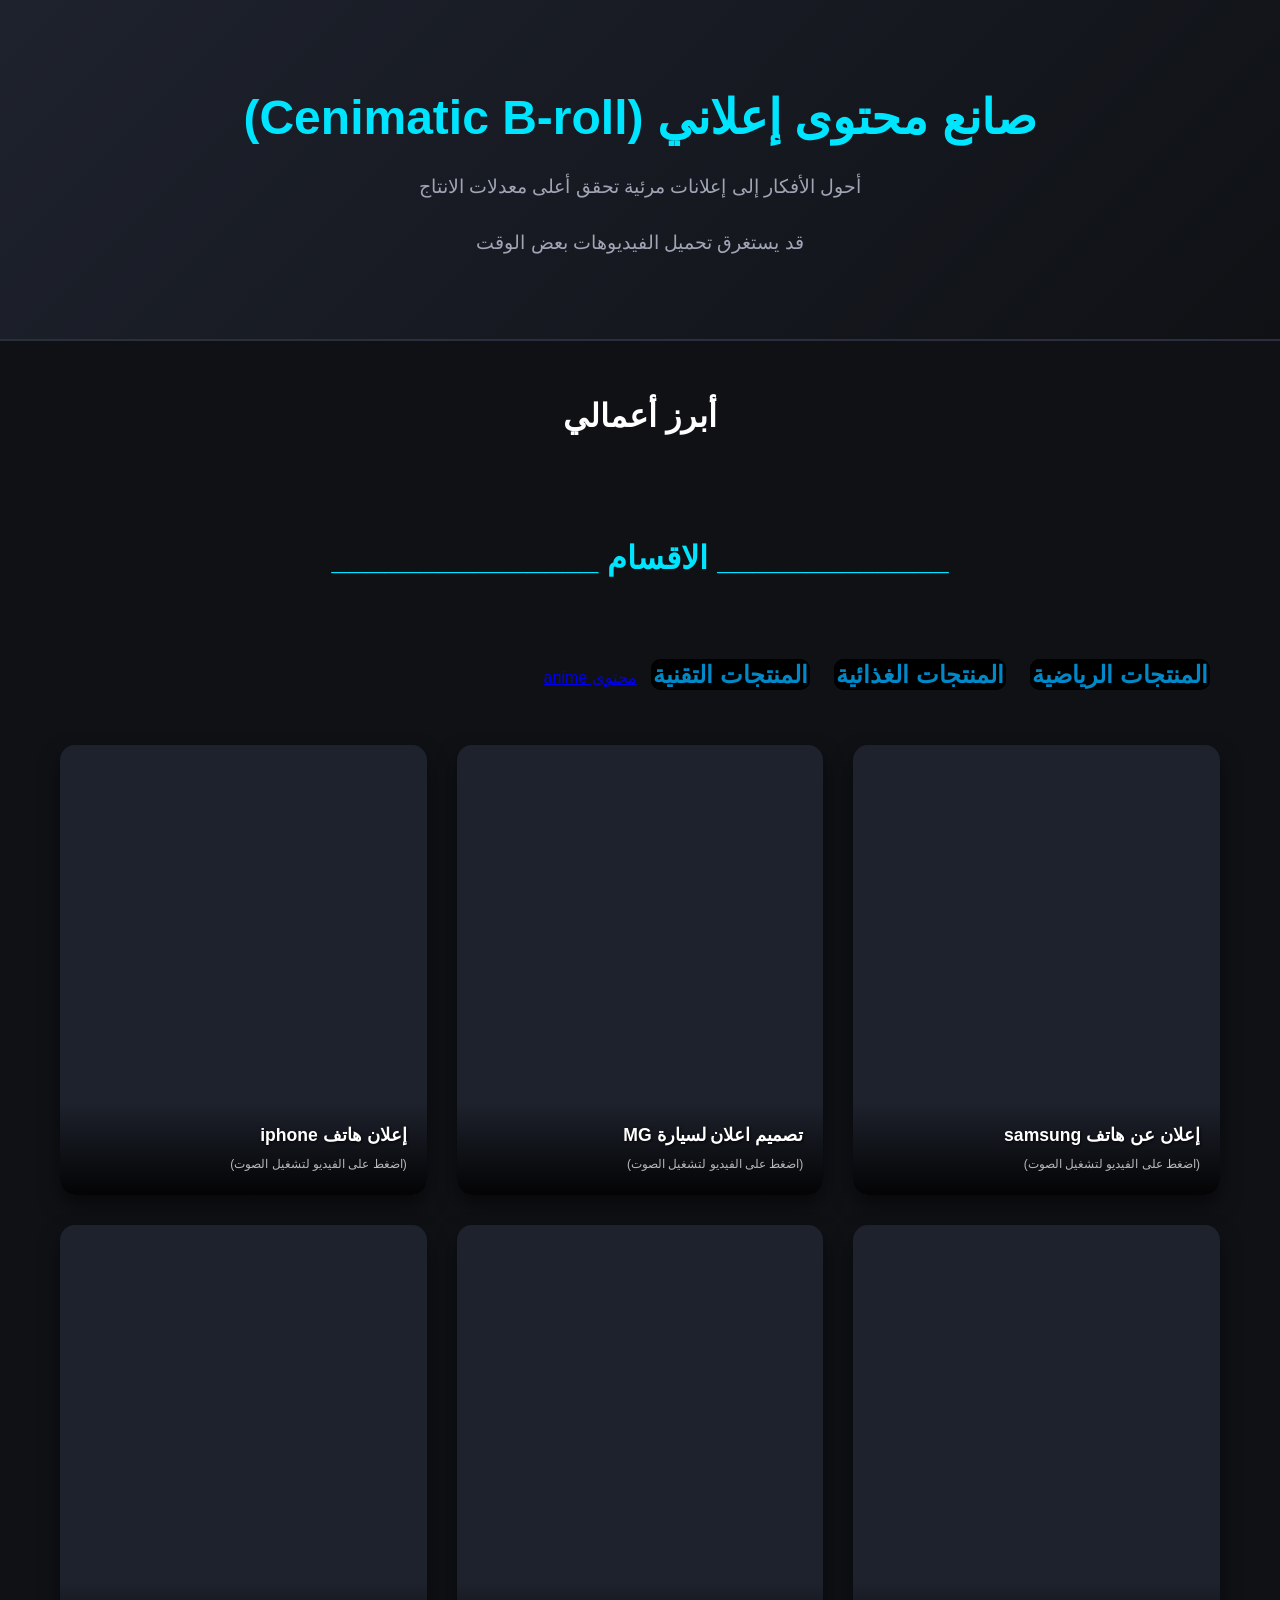
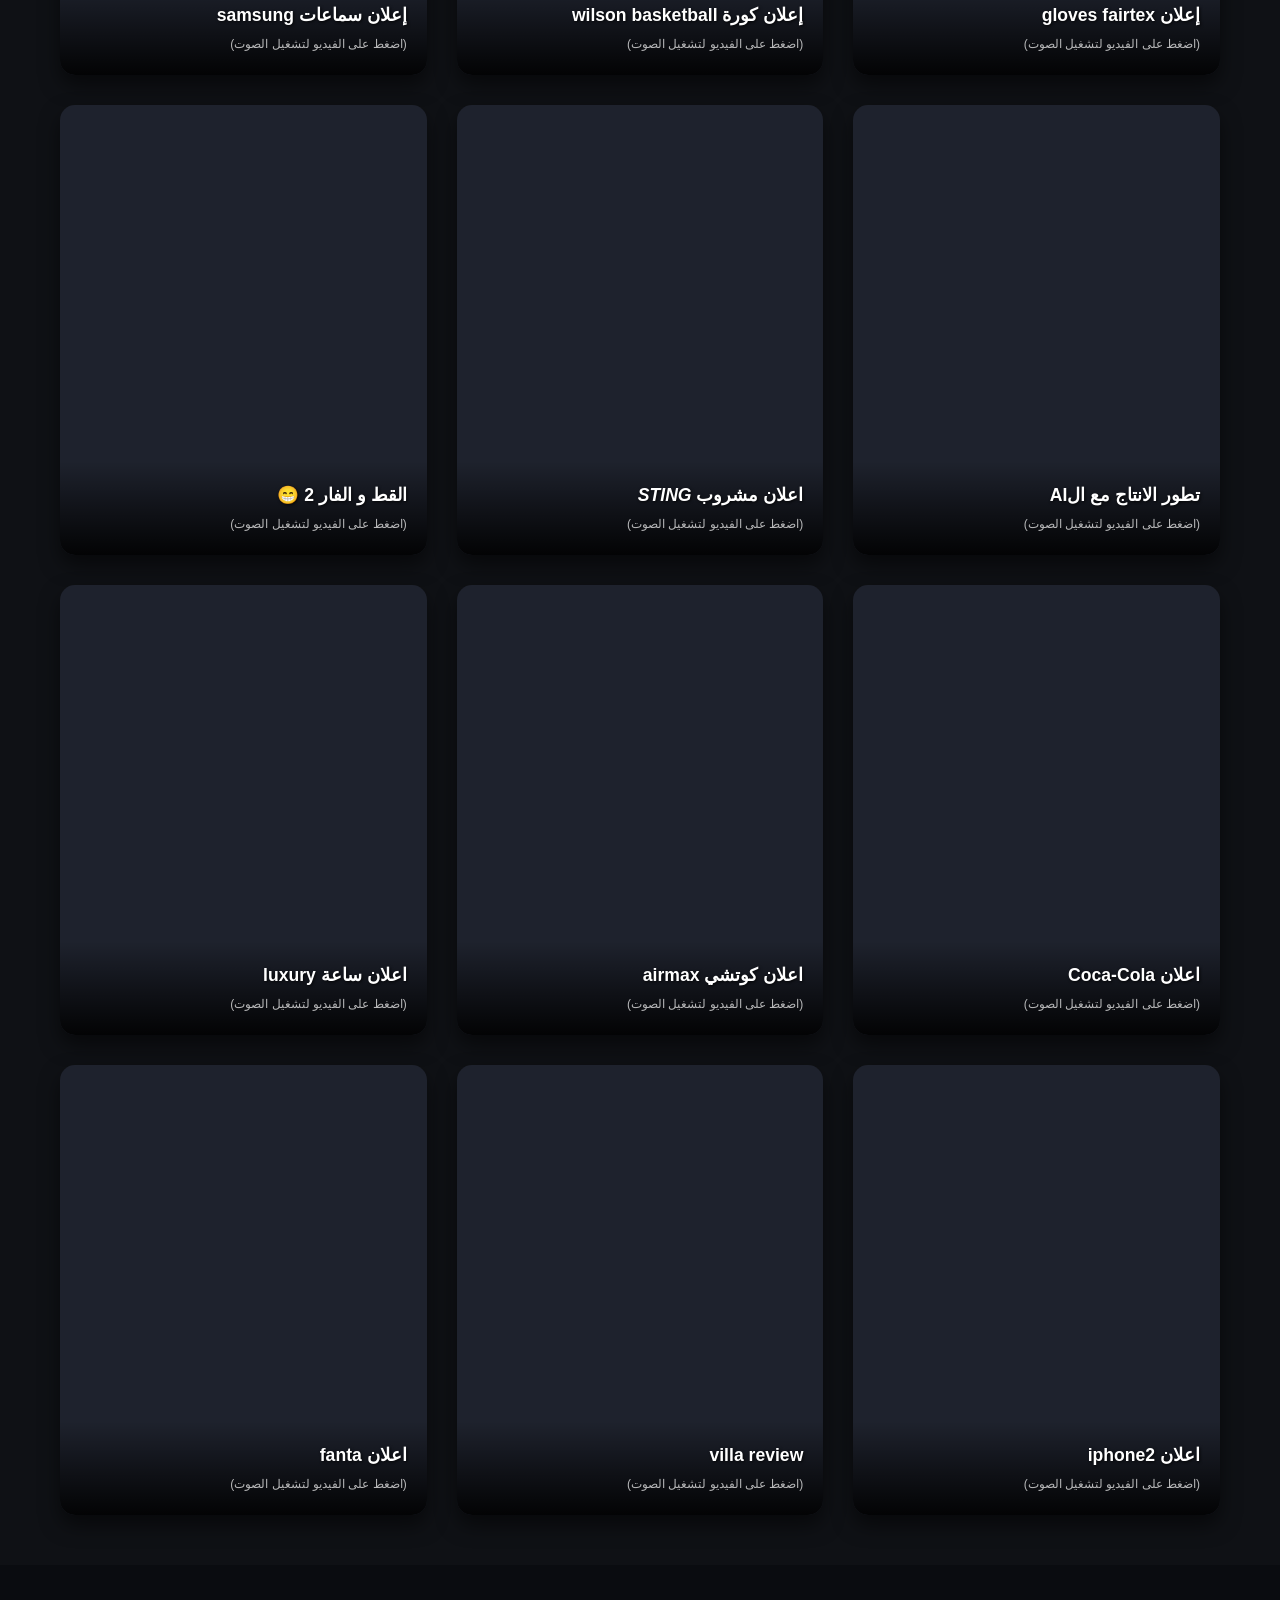
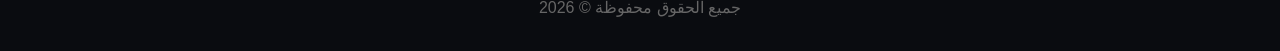
==== docs/index.html @ 44338af2 "k8" ====
<!DOCTYPE html>
<html lang="ar" dir="rtl">
<head>
    <meta charset="UTF-8">
    <meta name="viewport" content="width=device-width, initial-scale=1.0">
    <title>معرض أعمالي | إعلانات Cenimatic B-roll</title>
    <!-- ربط ملف الـ CSS -->
    <link rel="stylesheet" href="style.css">
</head>
<body>

    <header class="hero">
        <h1>صانع محتوى إعلاني (Cenimatic B-roll)</h1>
        <p>أحول الأفكار إلى إعلانات مرئية تحقق أعلى معدلات الانتاج</p><br>
        <p>قد يستغرق تحميل الفيديوهات بعض الوقت</p>
    </header>

    <main class="portfolio-container">
        <h2>أبرز أعمالي</h2>
        <br>
        <br>
        
        <h1 class="parts"><b>_____________  الاقسام _______________</b></h1>
        <br>
        <br>
        <div id="parts">
            <div>
            <a href="#one" class="sport">المنتجات الرياضية</a>
            
            <a href="#two" class="food">المنتجات الغذائية</a>
            
            <a href="#three" class="tech">المنتجات التقنية</a>

            <a href="#four" class="anime"> محتوى anime </a>

            <br>
            <br>
            <br>

            
            
            </div>
        </div>
        <div class="grid">


            
            <!-- ========================================== -->
            <!-- مكان العمل الأول -->
            <!-- ========================================== -->
        <div id="one">
            <div class="portfolio-item">
                <div class="protection-layer" title="اضغط لتشغيل/كتم الصوت"></div> 
                <video class="ugc-video" autoplay loop muted playsinline disablePictureInPicture>
                    <source src="https://res.cloudinary.com/vkt86vme/video/upload/v1789381419/samsung_galaxy_S26.mp4" type="video/mp4">
                </video>
                
                <div class="item-info">
                    <h3>إعلان عن هاتف samsung</h3>
                    <span style="font-size: 12px; opacity: 0.7;">(اضغط على الفيديو لتشغيل الصوت)</span>
                </div>
            </div>
        </div>

            <!-- ========================================== -->
            <!-- مكان العمل الثاني -->
            <!-- ========================================== -->
            <div class="portfolio-item">
                <div class="protection-layer" title="اضغط لتشغيل/كتم الصوت"></div>
                <video class="ugc-video" autoplay loop muted playsinline disablePictureInPicture>
                    <source src="https://res.cloudinary.com/vkt86vme/video/upload/v1789381534/MG_car.mp4" type="video/mp4">
                </video>

                <div class="item-info">
                    <h3>تصميم اعلان لسيارة MG</h3>
                    <span style="font-size: 12px; opacity: 0.7;">(اضغط على الفيديو لتشغيل الصوت)</span>
                </div>
            </div>

            <!-- ========================================== -->
            <!-- مكان العمل الثالث -->
            <!-- ========================================== -->
            <div class="portfolio-item">
                <div class="protection-layer" title="اضغط لتشغيل/كتم الصوت"></div>
                <video class="ugc-video" autoplay loop muted playsinline disablePictureInPicture>
                    <source src="https://res.cloudinary.com/vkt86vme/video/upload/v1789381527/iphone_17_promax.mp4" type="video/mp4">
                </video>
                
                <div class="item-info">
                    <h3>إعلان هاتف iphone</h3>
                    <span style="font-size: 12px; opacity: 0.7;">(اضغط على الفيديو لتشغيل الصوت)</span>
                </div>
            </div>



            <!-- ========================================== -->
            <!-- مكان العمل الثالث -->
            <!-- ========================================== -->
            <div class="portfolio-item">
                <div class="protection-layer" title="اضغط لتشغيل/كتم الصوت"></div>
                <video class="ugc-video" autoplay loop muted playsinline disablePictureInPicture>
                    <source src="https://res.cloudinary.com/vkt86vme/video/upload/v1789237203/gloves.mp4" type="video/mp4">
                </video>
                
                <div class="item-info">
                    <h3>إعلان gloves fairtex</h3>
                    <span style="font-size: 12px; opacity: 0.7;">(اضغط على الفيديو لتشغيل الصوت)</span>
                </div>
            </div>



            <!-- ========================================== -->
            <!-- مكان العمل الرابع -->
            <!-- ========================================== -->
            <div class="portfolio-item">
                <div class="protection-layer" title="اضغط لتشغيل/كتم الصوت"></div>
                <video class="ugc-video" autoplay loop muted playsinline disablePictureInPicture>
                    <source src="https://res.cloudinary.com/vkt86vme/video/upload/v1789238235/wilson_nba_drv_pro_30s_ad.mp4" type="video/mp4">
                </video>
                
                <div class="item-info">
                    <h3>إعلان كورة wilson basketball</h3>
                    <span style="font-size: 12px; opacity: 0.7;">(اضغط على الفيديو لتشغيل الصوت)</span>
                </div>
            </div>




            <!-- ========================================== -->
            <!-- مكان العمل الخامس -->
            <!-- ========================================== -->
            <div class="portfolio-item">
                <div class="protection-layer" title="اضغط لتشغيل/كتم الصوت"></div>
                <video class="ugc-video" autoplay loop muted playsinline disablePictureInPicture>
                    <source src="https://res.cloudinary.com/vkt86vme/video/upload/v1789237130/earbods.mp4" type="video/mp4">
                </video>
                
                <div class="item-info">
                    <h3>إعلان سماعات samsung</h3>
                    <span style="font-size: 12px; opacity: 0.7;">(اضغط على الفيديو لتشغيل الصوت)</span>
                </div>
            </div>



            <!-- ========================================== -->
            <!-- مكان العمل السادس -->
            <!-- ========================================== -->
            <div class="portfolio-item">
                <div class="protection-layer" title="اضغط لتشغيل/كتم الصوت"></div>
                <video class="ugc-video" autoplay loop muted playsinline disablePictureInPicture>
                    <source src="https://res.cloudinary.com/vkt86vme/video/upload/v1789239911/ai_gen_ads.mp4" type="video/mp4">
                </video>
                
                <div class="item-info">
                    <h3>تطور الانتاج مع الAI</h3>
                    <span style="font-size: 12px; opacity: 0.7;">(اضغط على الفيديو لتشغيل الصوت)</span>
                </div>
            </div>




            
            <!-- ========================================== -->
            <!-- مكان العمل السابع -->
            <!-- ========================================== -->
            <div class="portfolio-item">
                <div class="protection-layer" title="اضغط لتشغيل/كتم الصوت"></div>
                <video class="ugc-video"  autoplay loop muted playsinline disablePictureInPicture>
                    <source src="https://res.cloudinary.com/vkt86vme/video/upload/v1789417998/202609132210.mp4" type="video/mp4">
                </video>
                
                <div class="item-info">
                    <h3>اعلان مشروب <i><b>STING</b></i></h3>
                    <span style="font-size: 12px; opacity: 0.7;">(اضغط على الفيديو لتشغيل الصوت)</span>
                </div>
            </div>


            <!-- ========================================== -->
            <!-- مكان العمل الثامن -->
            <!-- ========================================== -->
            <div class="portfolio-item">
                <div class="protection-layer" title="اضغط لتشغيل/كتم الصوت"></div>
                <video class="ugc-video" autoplay loop muted playsinline disablePictureInPicture>
                    <source src="https://res.cloudinary.com/vkt86vme/video/upload/v1789240069/caroon2.mp4" type="video/mp4">
                </video>
                
                <div class="item-info">
                    <h3>القط و الفار 2 😁</h3>
                    <span style="font-size: 12px; opacity: 0.7;">(اضغط على الفيديو لتشغيل الصوت)</span>
                </div>
            </div>



                        <!-- ========================================== -->
            <!-- مكان العمل التاسع -->
            <!-- ========================================== -->
            <div class="portfolio-item">
                <div class="protection-layer" title="اضغط لتشغيل/كتم الصوت"></div>
                <video class="ugc-video" autoplay loop muted playsinline disablePictureInPicture>
                    <source src="https://res.cloudinary.com/vkt86vme/video/upload/v1789237537/Coca-Cola_Commercial_web.mp4" type="video/mp4">
                </video>
                
                <div class="item-info">
                    <h3>اعلان Coca-Cola</h3>
                    <span style="font-size: 12px; opacity: 0.7;">(اضغط على الفيديو لتشغيل الصوت)</span>
                </div>
            </div>



            <!-- ========================================== -->
            <!-- مكان العمل العاشر -->
            <!-- ========================================== -->
            <div class="portfolio-item">
                <div class="protection-layer" title="اضغط لتشغيل/كتم الصوت"></div>
                <video class="ugc-video" autoplay loop muted playsinline disablePictureInPicture>
                    <source src="https://res.cloudinary.com/vkt86vme/video/upload/v1789382594/shoes.mp4" type="video/mp4">
                </video>
                
                <div class="item-info">
                    <h3>اعلان كوتشي airmax</h3>
                    <span style="font-size: 12px; opacity: 0.7;">(اضغط على الفيديو لتشغيل الصوت)</span>
                </div>
            </div>



            <!-- ========================================== -->
            <!-- مكان العمل الحادي عشر-->
            <!-- ========================================== -->
            <div class="portfolio-item">
                <div class="protection-layer" title="اضغط لتشغيل/كتم الصوت"></div>
                <video class="ugc-video" autoplay loop muted playsinline disablePictureInPicture>
                    <source src="https://res.cloudinary.com/vkt86vme/video/upload/v1789239362/watch.mp4" type="video/mp4">
                </video>
                
                <div class="item-info">
                    <h3>اعلان ساعة luxury</h3>
                    <span style="font-size: 12px; opacity: 0.7;">(اضغط على الفيديو لتشغيل الصوت)</span>
                </div>
            </div>


            <!-- ========================================== -->
            <!-- مكان العمل ال12 -->
            <!-- ========================================== -->
            <div class="portfolio-item">
                <div class="protection-layer" title="اضغط لتشغيل/كتم الصوت"></div>
                <video class="ugc-video" autoplay loop muted playsinline disablePictureInPicture>
                    <source src="https://res.cloudinary.com/vkt86vme/video/upload/v1789383930/iphone.mp4" type="video/mp4">
                </video>
                
                <div class="item-info">
                    <h3>اعلان iphone2</h3>
                    <span style="font-size: 12px; opacity: 0.7;">(اضغط على الفيديو لتشغيل الصوت)</span>
                </div>
            </div>



            <!-- ========================================== -->
            <!-- مكان العمل ال13 -->
            <!-- ========================================== -->
            <div class="portfolio-item">
                <div class="protection-layer" title="اضغط لتشغيل/كتم الصوت"></div>
                <video class="ugc-video" autoplay loop muted playsinline disablePictureInPicture>
                    <source src="https://res.cloudinary.com/vkt86vme/video/upload/v1789386771/villa.mp4" type="video/mp4">
                </video>
                
                <div class="item-info">
                    <h3>villa review</h3>
                    <span style="font-size: 12px; opacity: 0.7;">(اضغط على الفيديو لتشغيل الصوت)</span>
                </div>
            </div>


            <!-- ========================================== -->
            <!-- مكان العمل ال14-->
            <!-- ========================================== -->
            <div class="portfolio-item">
                <div class="protection-layer" title="اضغط لتشغيل/كتم الصوت"></div>
                <video class="ugc-video" autoplay loop muted playsinline disablePictureInPicture>
                    <source src="https://res.cloudinary.com/vkt86vme/video/upload/v1789237214/fanta_commercial_video_web.mp4" type="video/mp4">
                </video>
                
                <div class="item-info">
                    <h3>اعلان fanta</h3>
                    <span style="font-size: 12px; opacity: 0.7;">(اضغط على الفيديو لتشغيل الصوت)</span>
                </div>
            </div>

        </div>
    </main>

    <footer>
        <p>جميع الحقوق محفوظة &copy; 2026</p>
    </footer>

    <!-- ربط ملف الـ JavaScript -->
    <script src="script.js"></script>
</body>
</html>
---- docs/style.css ----
/* إعدادات عامة */
* {
    margin: 0;
    padding: 0;
    box-sizing: border-box;
    font-family: 'Segoe UI', Tahoma, Geneva, Verdana, sans-serif;
}

body {
    background-color: #0f1115;
    color: #ffffff;
    line-height: 1.6;
}

/* قسم الترحيب العلوي */
.hero {
    text-align: center;
    padding: 80px 20px;
    background: linear-gradient(135deg, #1e222d 0%, #0f1115 100%);
    border-bottom: 2px solid #2a2f3d;
}

.hero h1 {
    font-size: 3rem;
    color: #00e5ff;
    margin-bottom: 15px;
}

.hero p {
    font-size: 1.2rem;
    color: #a0a5b5;
}

/* حاوية معرض الأعمال */
.portfolio-container {
    max-width: 1200px;
    margin: 50px auto;
    padding: 0 20px;
}

.portfolio-container h2 {
    text-align: center;
    font-size: 2rem;
    margin-bottom: 40px;
    color: #ffffff;
}

/* شبكة العرض (Grid) */
.grid {
    display: grid;
    grid-template-columns: repeat(auto-fit, minmax(300px, 1fr));
    gap: 30px;
}

/* بطاقة العمل الواحدة */
.portfolio-item {
    position: relative;
    border-radius: 15px;
    overflow: hidden;
    background-color: #1e222d;
    box-shadow: 0 10px 20px rgba(0,0,0,0.5);
    transition: transform 0.3s ease;
}

.portfolio-item:hover {
    transform: translateY(-5px);
}

/* الفيديوهات والصور داخل البطاقة */
.portfolio-item video, 
.portfolio-item img {
    width: 100%;
    height: 450px;
    object-fit: cover;
    display: block;
    pointer-events: none; /* يمنع التفاعل مع الفيديو مباشرة */
}

/* طبقة الحماية الشفافة التي تمنع النقر والتحميل */
.protection-layer {
    position: absolute;
    top: 0;
    left: 0;
    width: 100%;
    height: 100%;
    z-index: 10;
    cursor: default;
}

/* معلومات العمل أسفل البطاقة */
.item-info {
    position: absolute;
    bottom: 0;
    left: 0;
    width: 100%;
    padding: 20px;
    background: linear-gradient(to top, rgba(0,0,0,0.9) 0%, rgba(0,0,0,0) 100%);
    z-index: 11; /* يجب أن تكون أعلى من طبقة الحماية لكي يظهر النص */
}

.item-info h3 {
    font-size: 1.1rem;
    color: #fff;
    text-shadow: 1px 1px 3px rgba(0,0,0,0.8);
}

/* تذييل الصفحة */
footer {
    text-align: center;
    padding: 30px;
    background-color: #0a0c10;
    color: #666;
    margin-top: 50px;
}

.parts {
    text-align: center;
    font-size: 2rem;
    color: #00e5ff;
    margin-bottom: 20px;
}


.sport {
    text-align: right;
    font-size: 1.5rem;
    color: #0089c9;
    border: 2px solid #000000;
    border-radius: 10px;
    background-color: #000000;
    text-decoration: none;
    font-weight: bold;
    margin: 10px;
}


.food {
    text-align: right;
    font-size: 1.5rem;
    color: #0089c9;
    border: 2px solid #000000;
    border-radius: 10px;
    background-color: #000000;
    text-decoration: none;
    font-weight: bold;
    margin: 10px;
}

.tech {
    text-align: right;
    font-size: 1.5rem;
    color: #0089c9;
    border: 2px solid #000000;
    border-radius: 10px;
    background-color: #000000;
    text-decoration: none;
    font-weight: bold;
    margin: 10px;
}
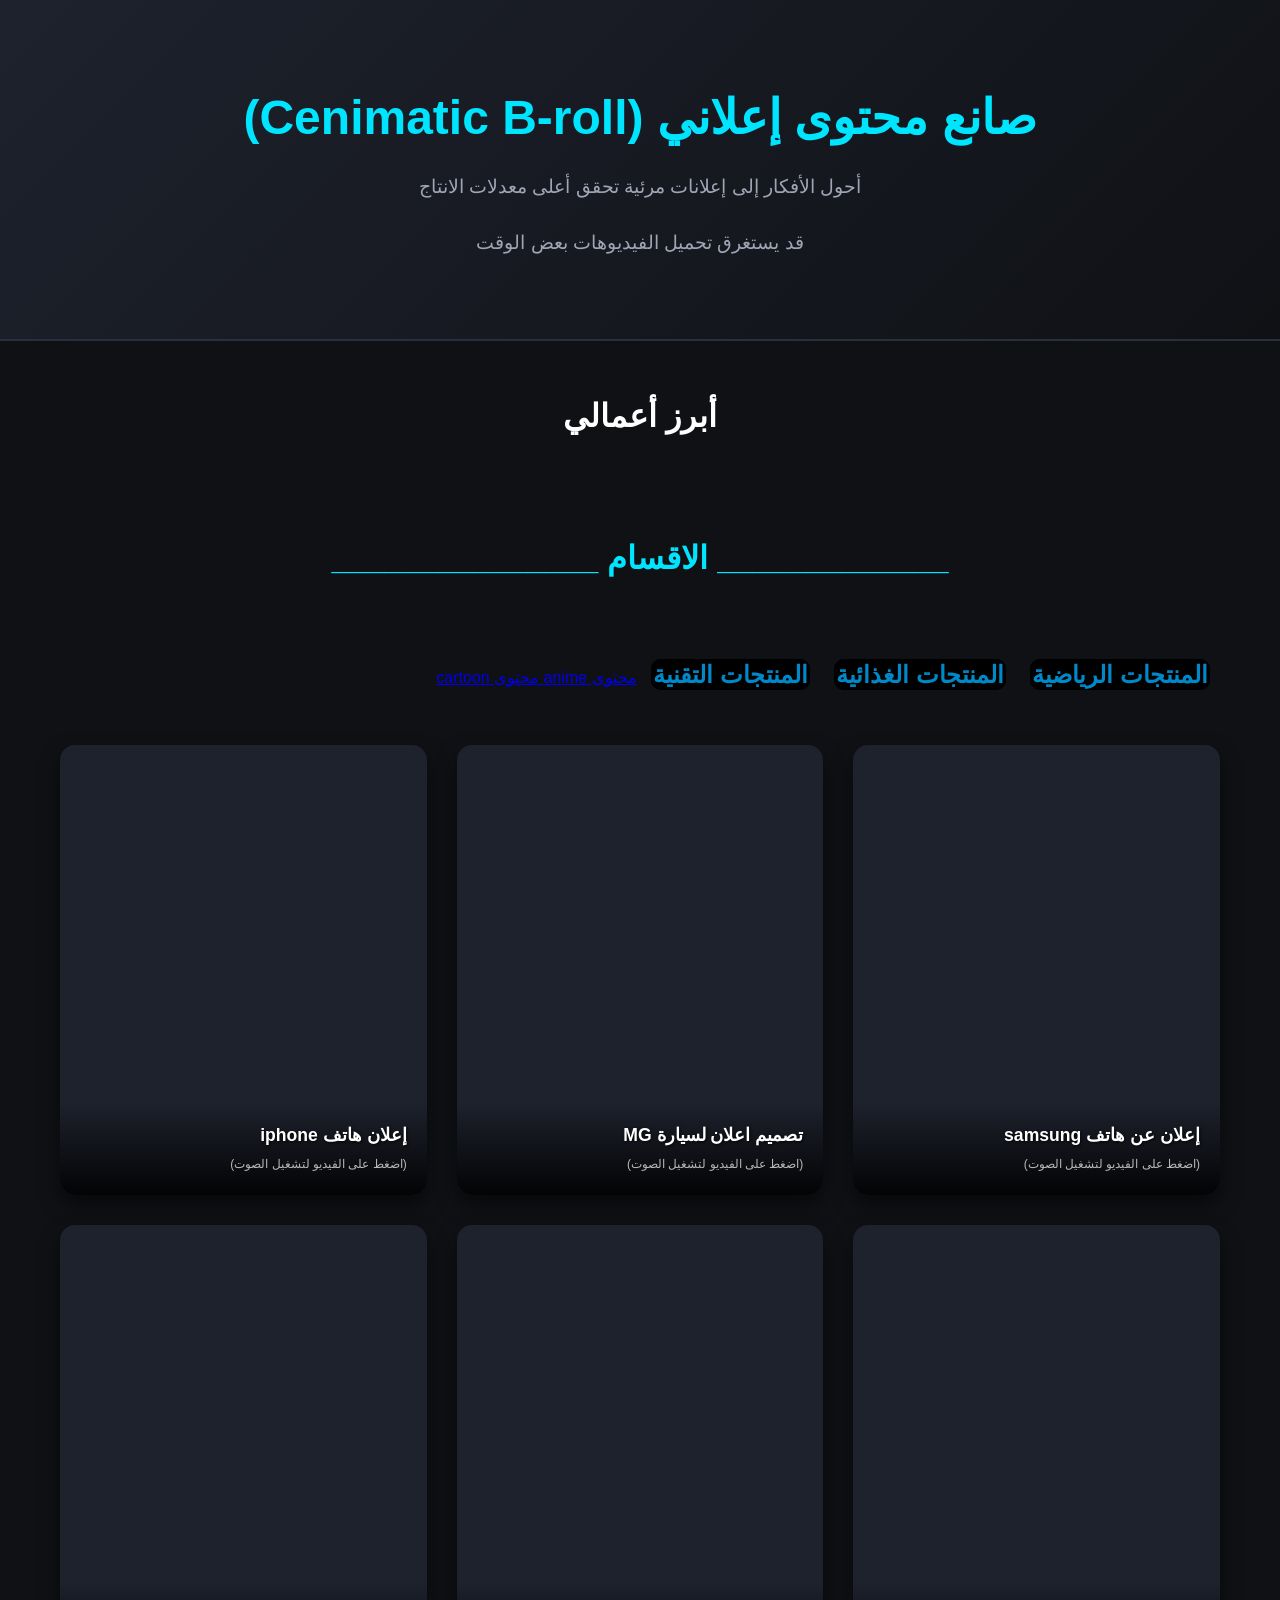
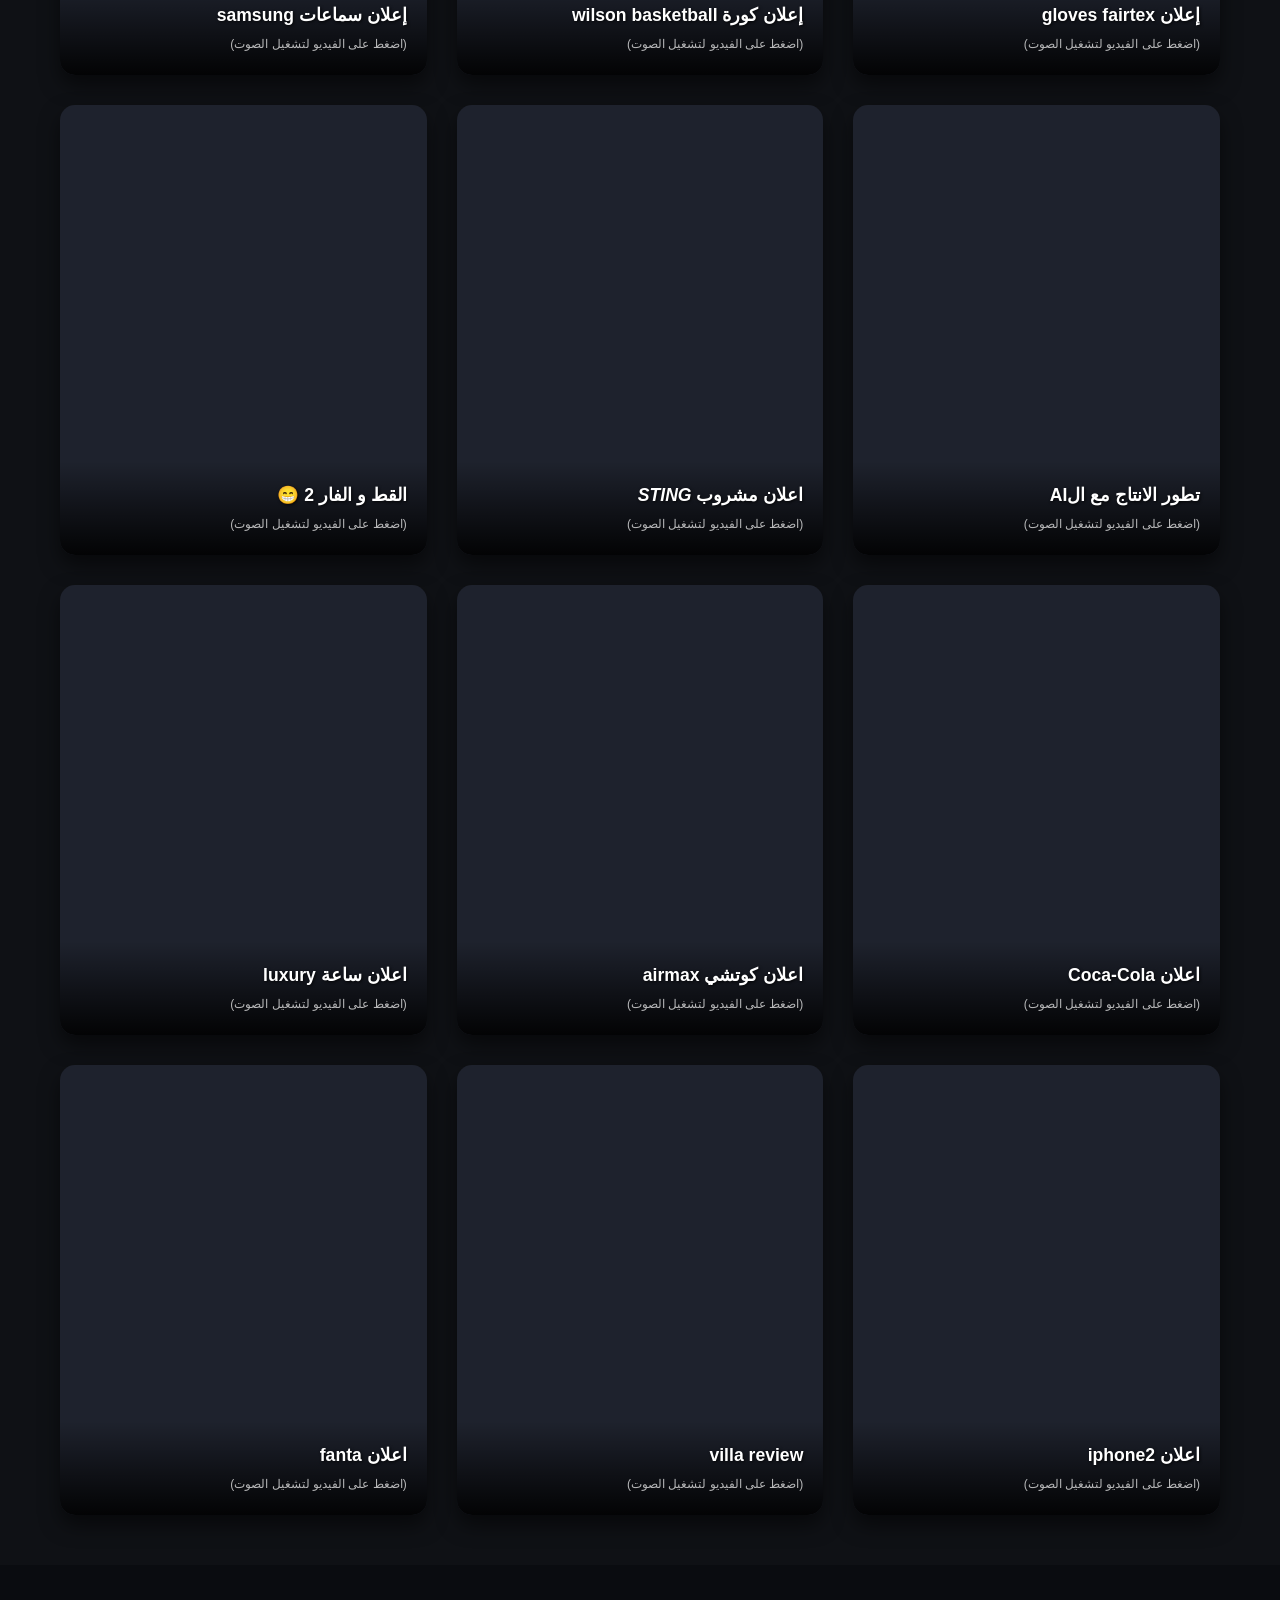
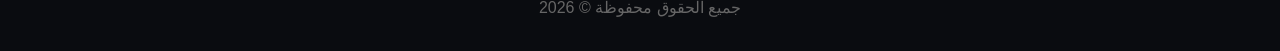
==== commit 5db464e9: "k9" ====
--- a/docs/index.html
+++ b/docs/index.html
@@ -33,6 +33,8 @@
 
             <a href="#four" class="anime"> محتوى anime </a>
 
+            <a href="#five" class="cartoon"> محتوى cartoon </a>
+
             <br>
             <br>
             <br>
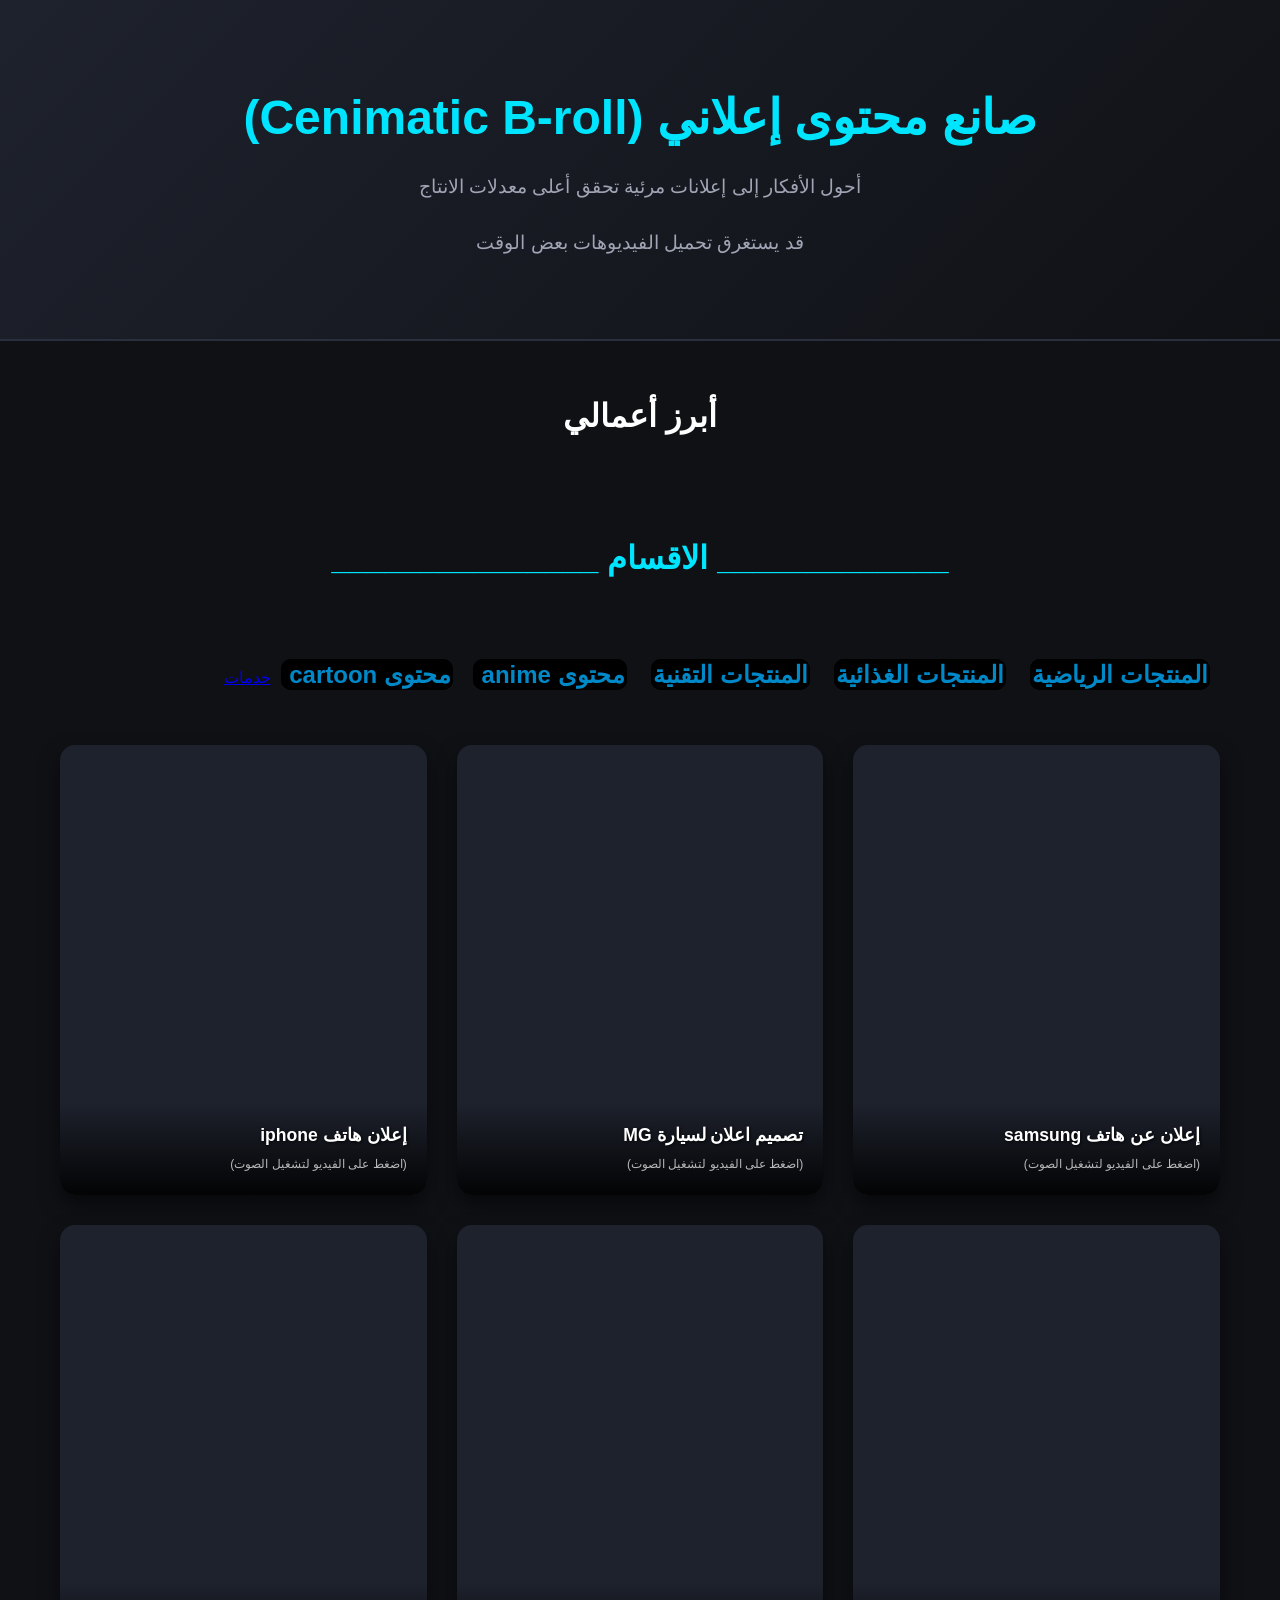
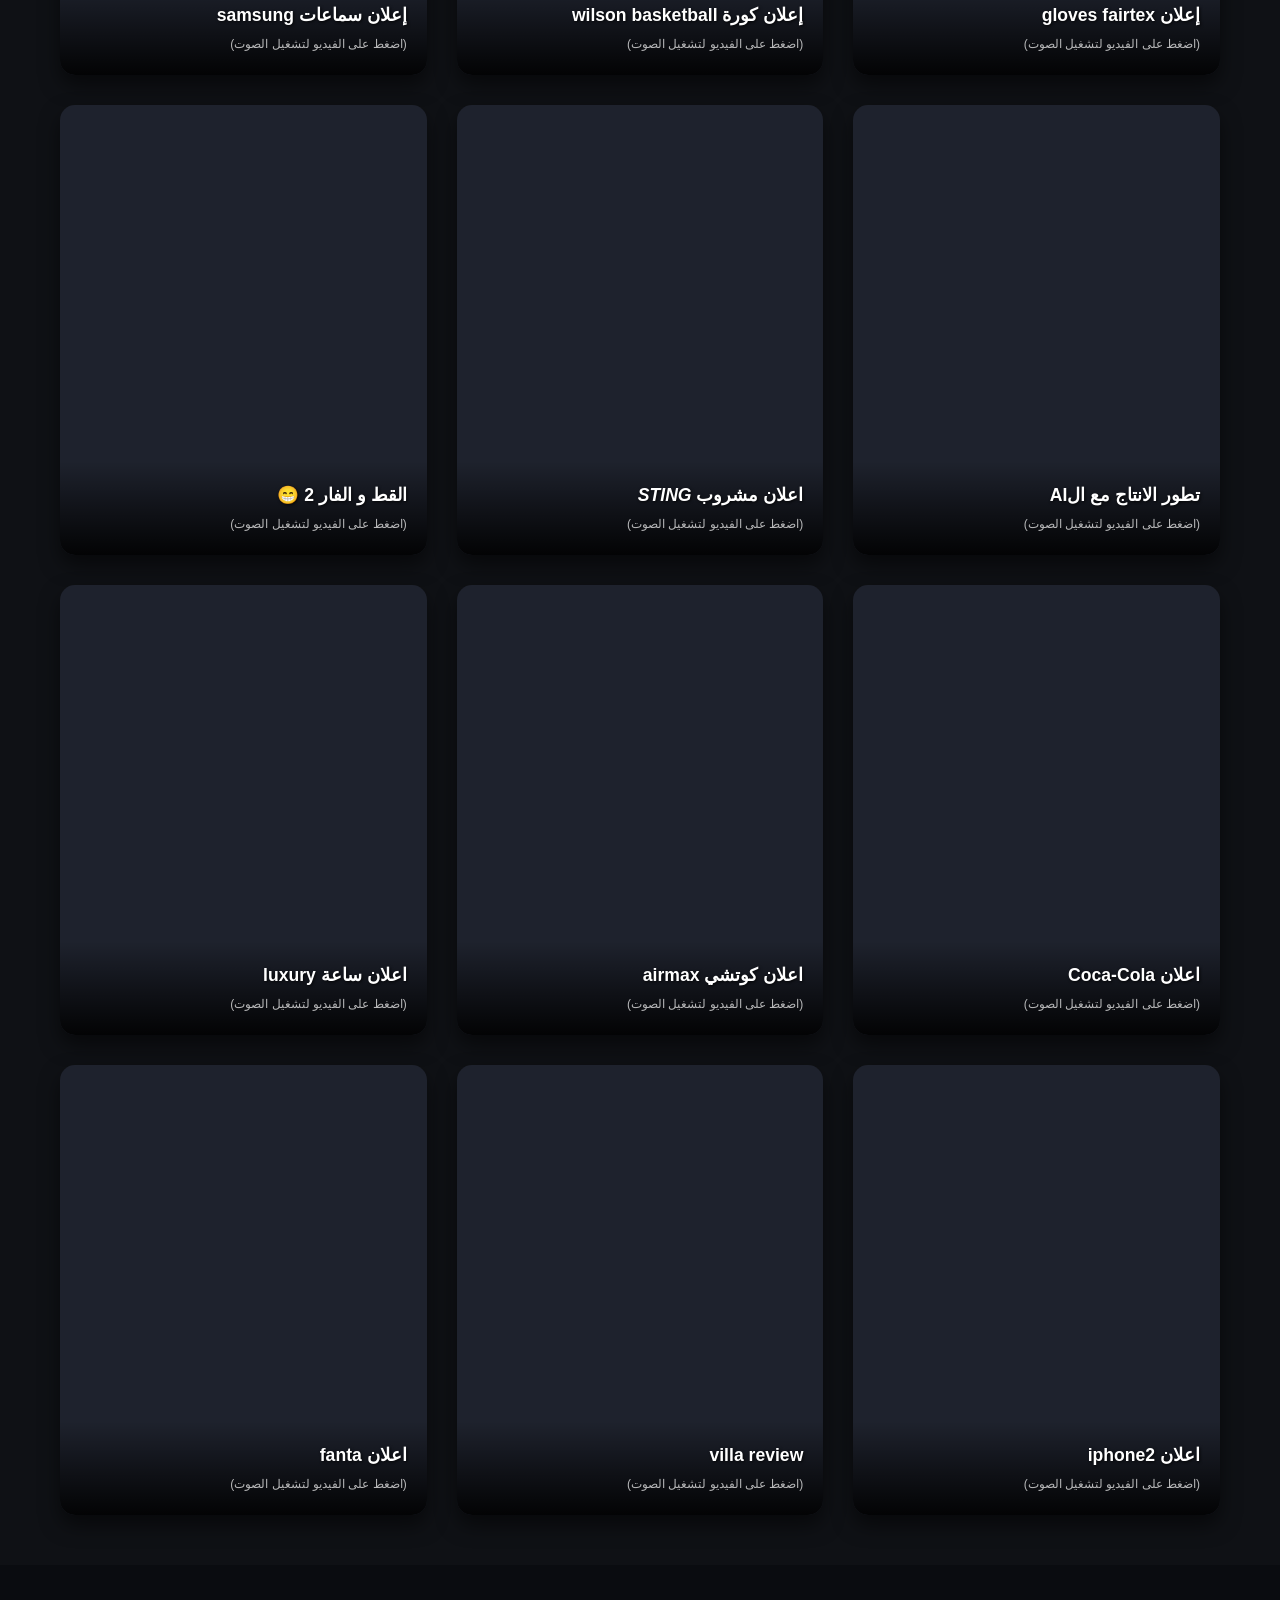
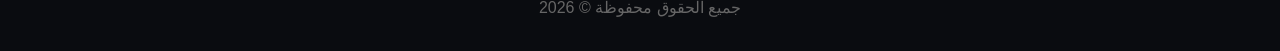
==== commit ff60f7b0: "k11" ====
--- a/docs/index.html
+++ b/docs/index.html
@@ -35,6 +35,8 @@
 
             <a href="#five" class="cartoon"> محتوى cartoon </a>
 
+            <a href="#six" class="services"> خدمات</a>
+
             <br>
             <br>
             <br>
--- a/docs/style.css
+++ b/docs/style.css
@@ -156,4 +156,30 @@
     text-decoration: none;
     font-weight: bold;
     margin: 10px;
+}
+
+
+.anime {
+    text-align: right;
+    font-size: 1.5rem;
+    color: #0089c9;
+    border: 2px solid #000000;
+    border-radius: 10px;
+    background-color: #000000;
+    text-decoration: none;
+    font-weight: bold;
+    margin: 10px;
+}
+
+
+.cartoon {
+    text-align: right;
+    font-size: 1.5rem;
+    color: #0089c9;
+    border: 2px solid #000000;
+    border-radius: 10px;
+    background-color: #000000;
+    text-decoration: none;
+    font-weight: bold;
+    margin: 10px;
 }
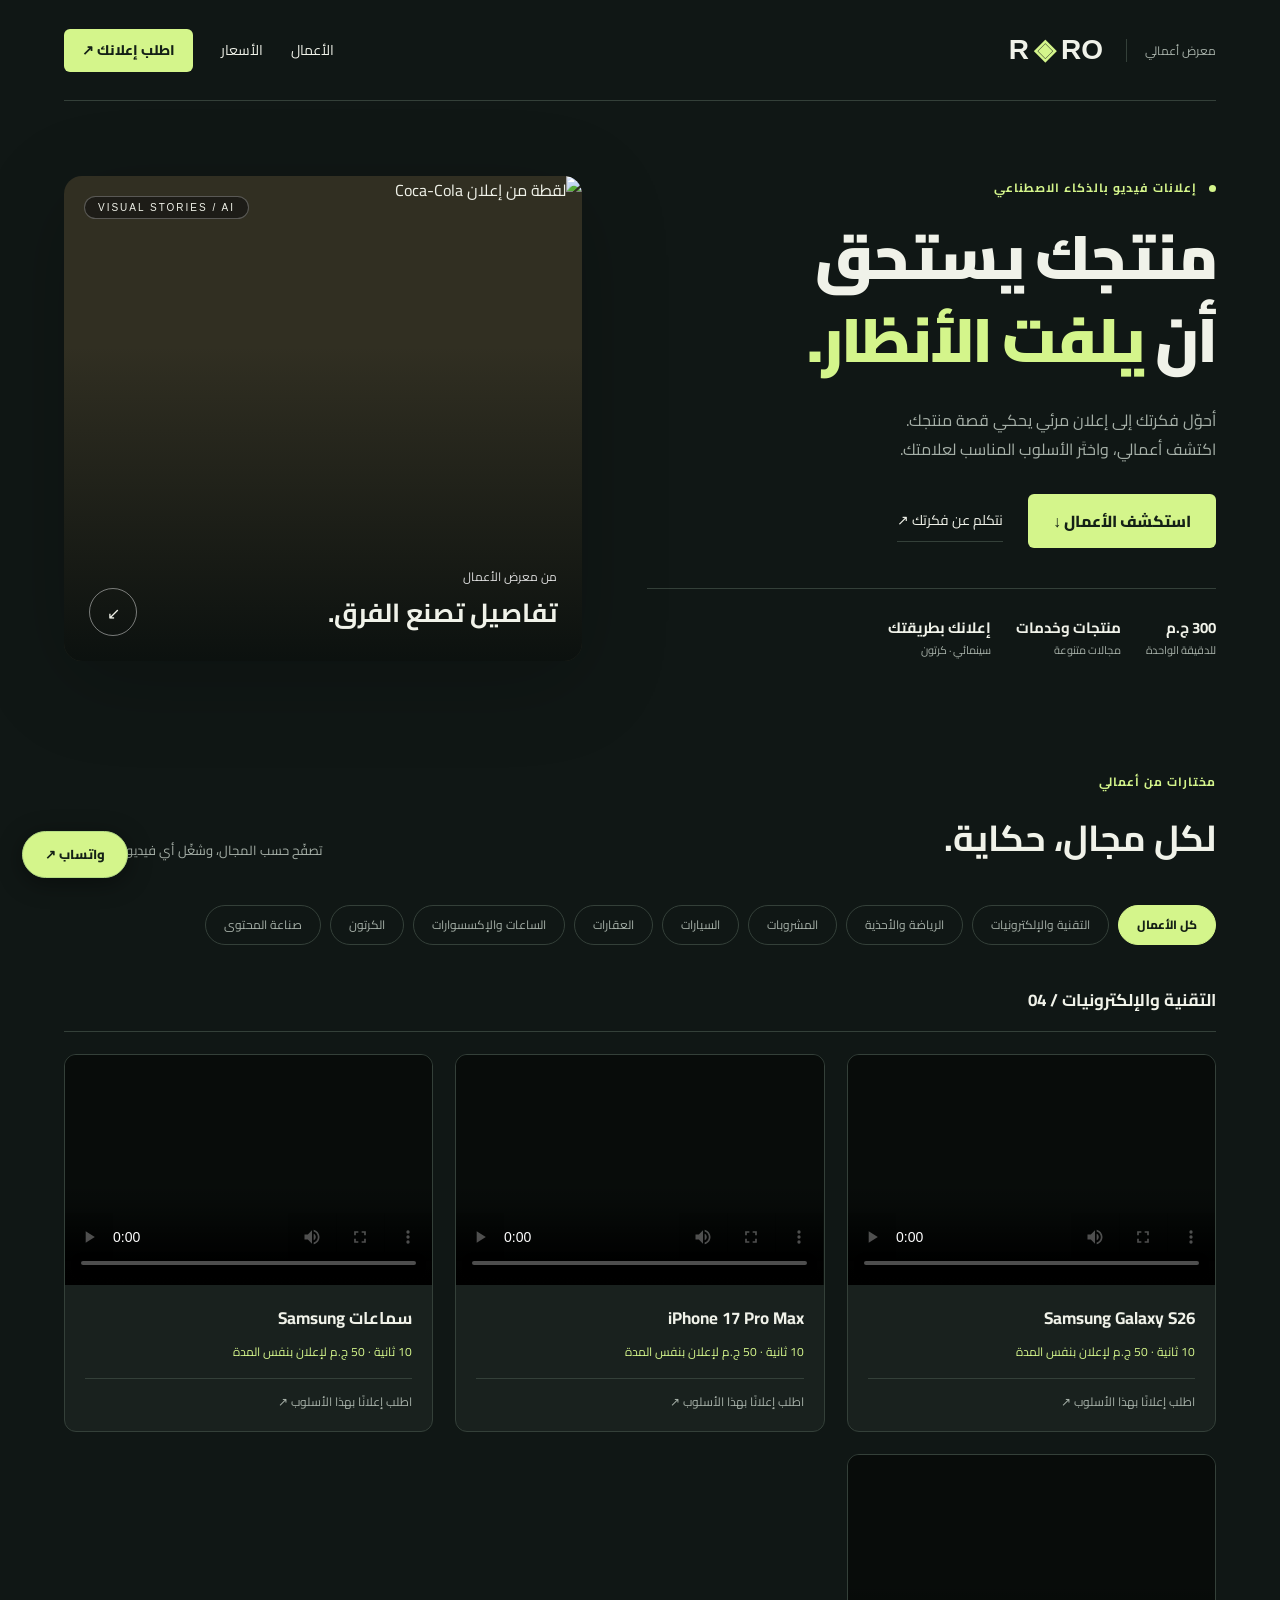
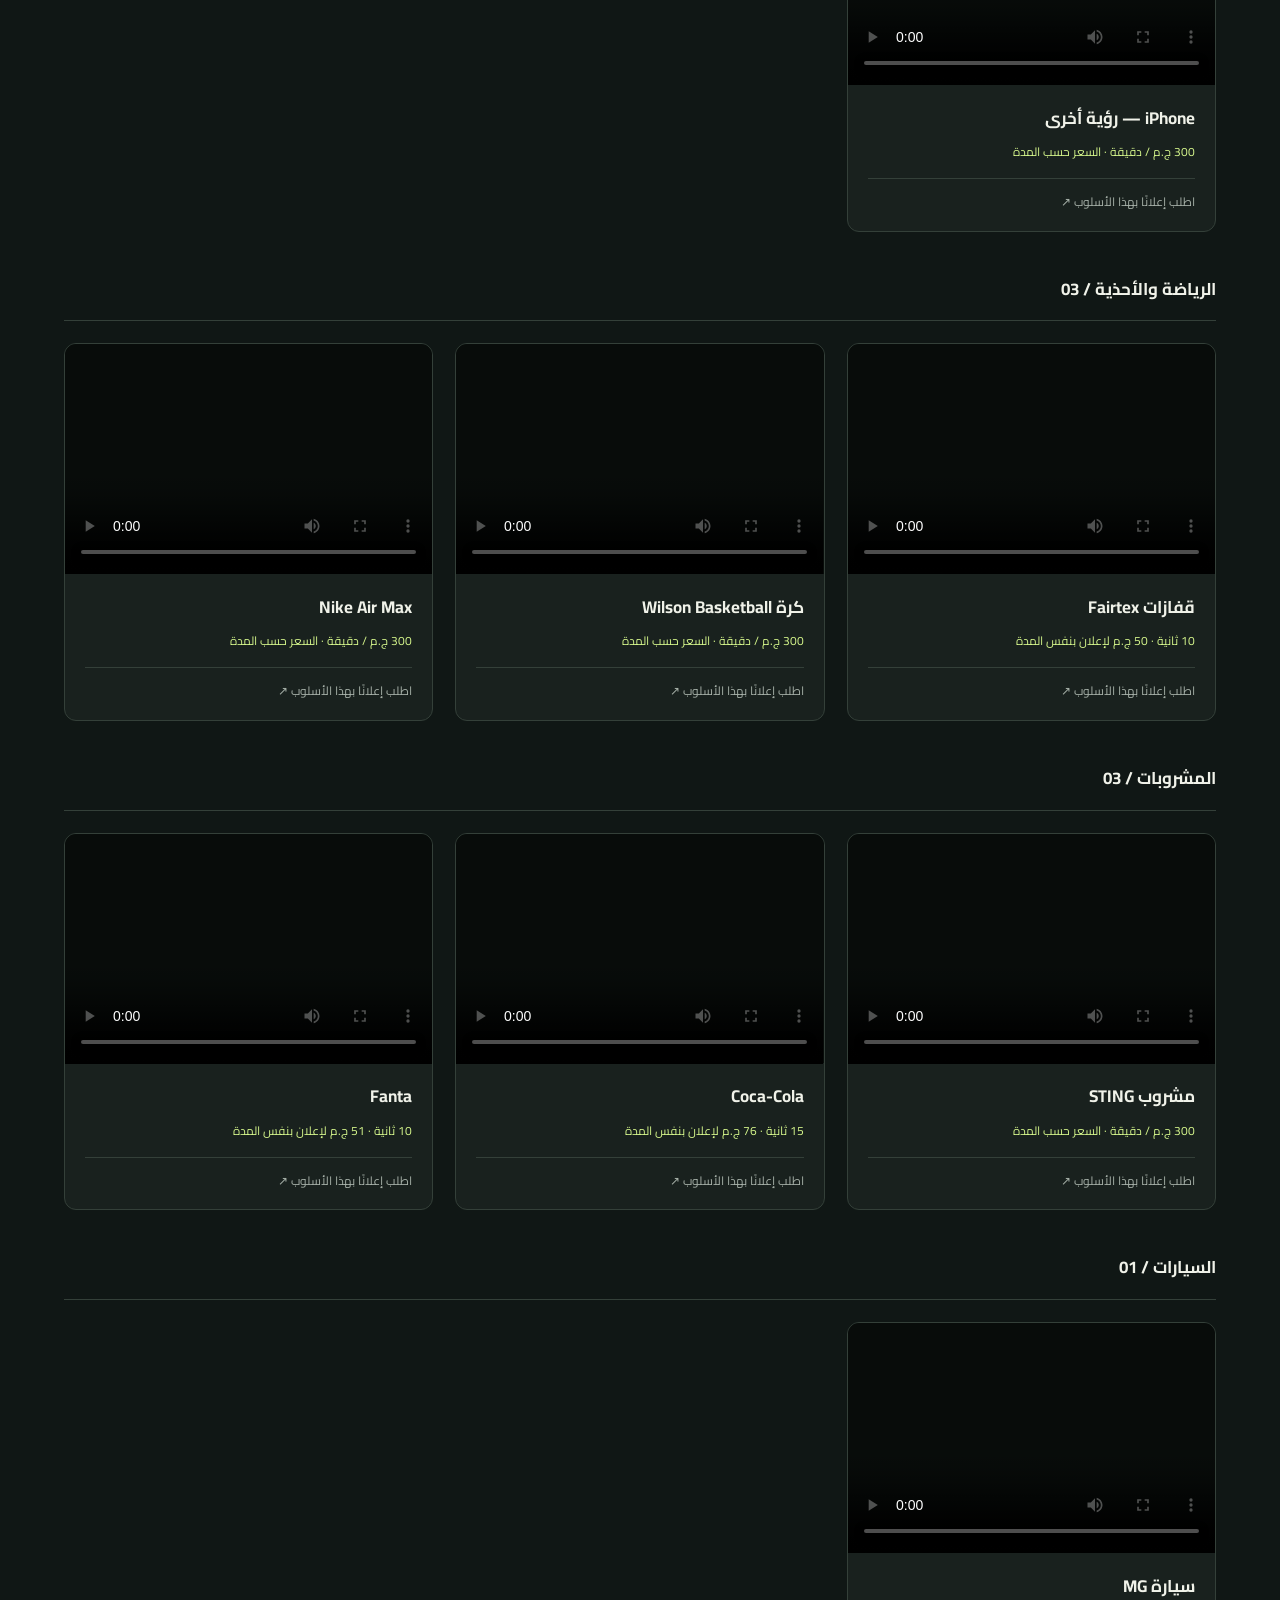
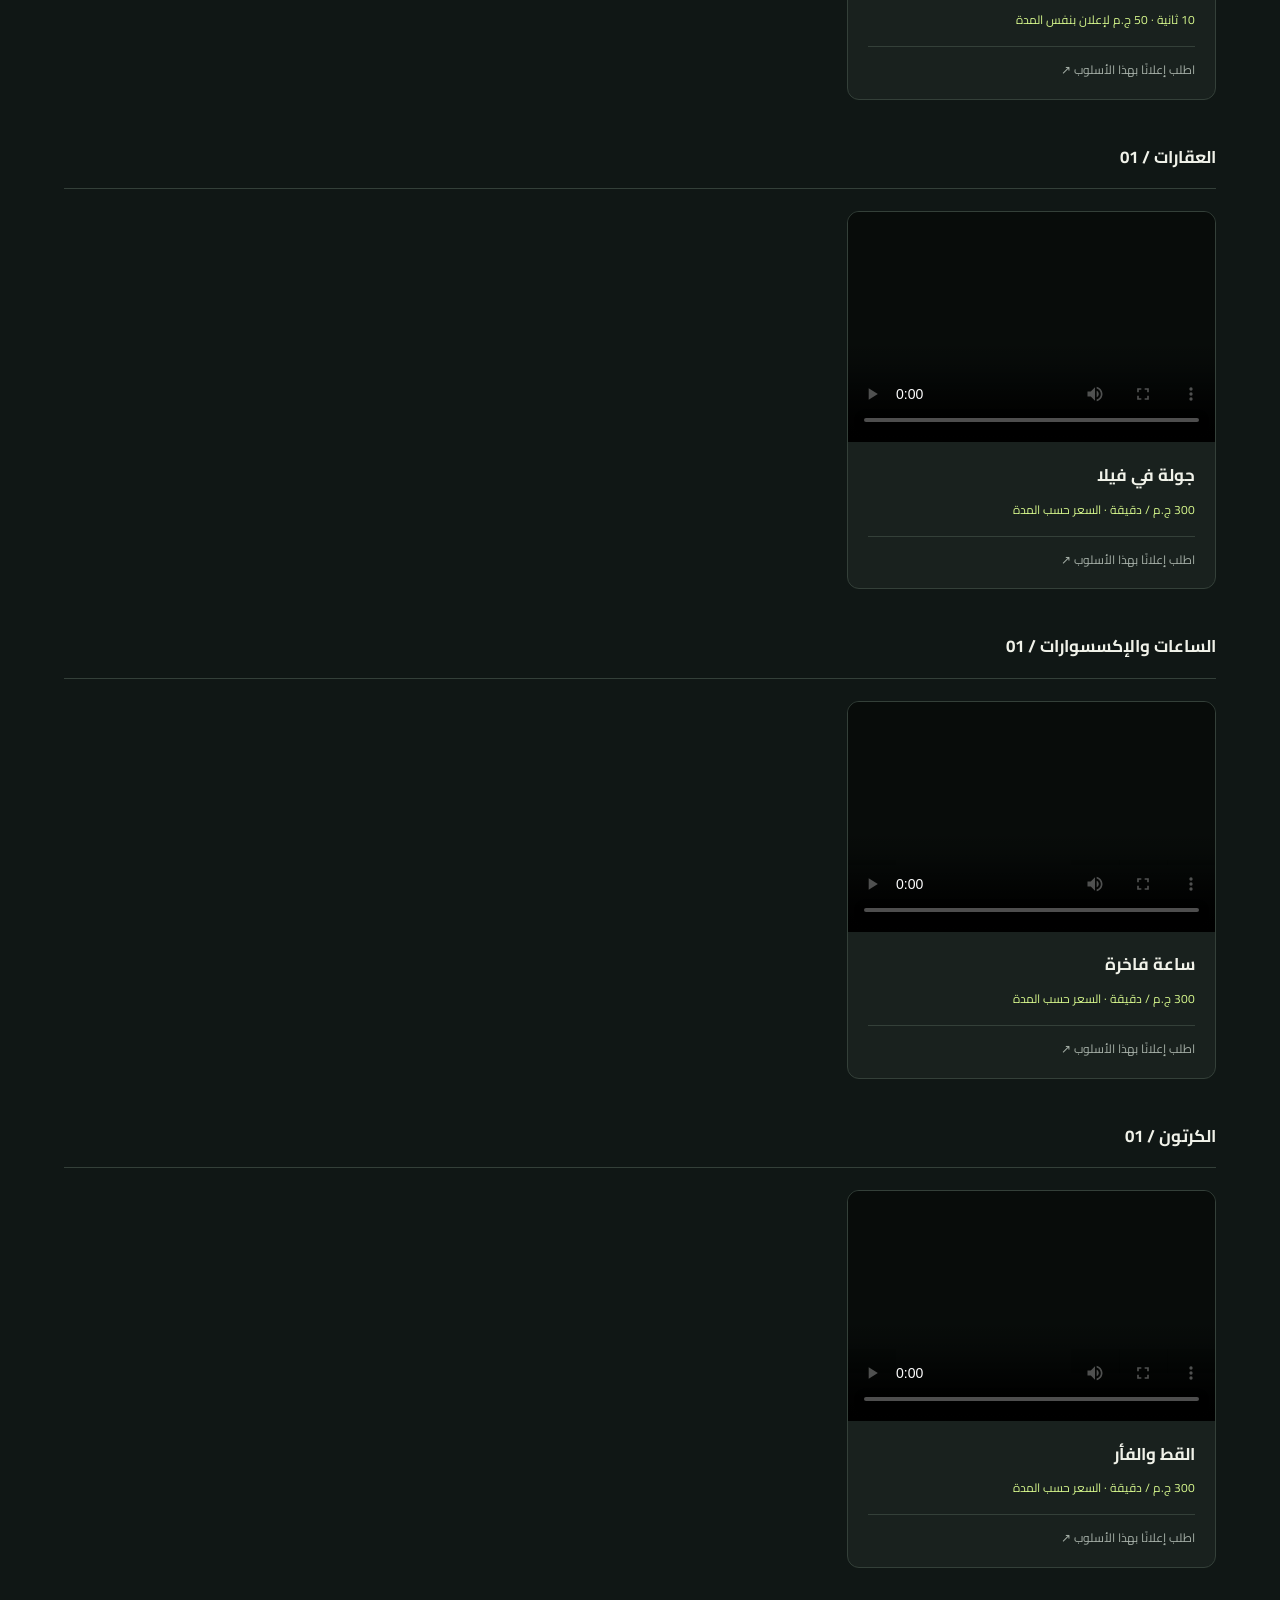
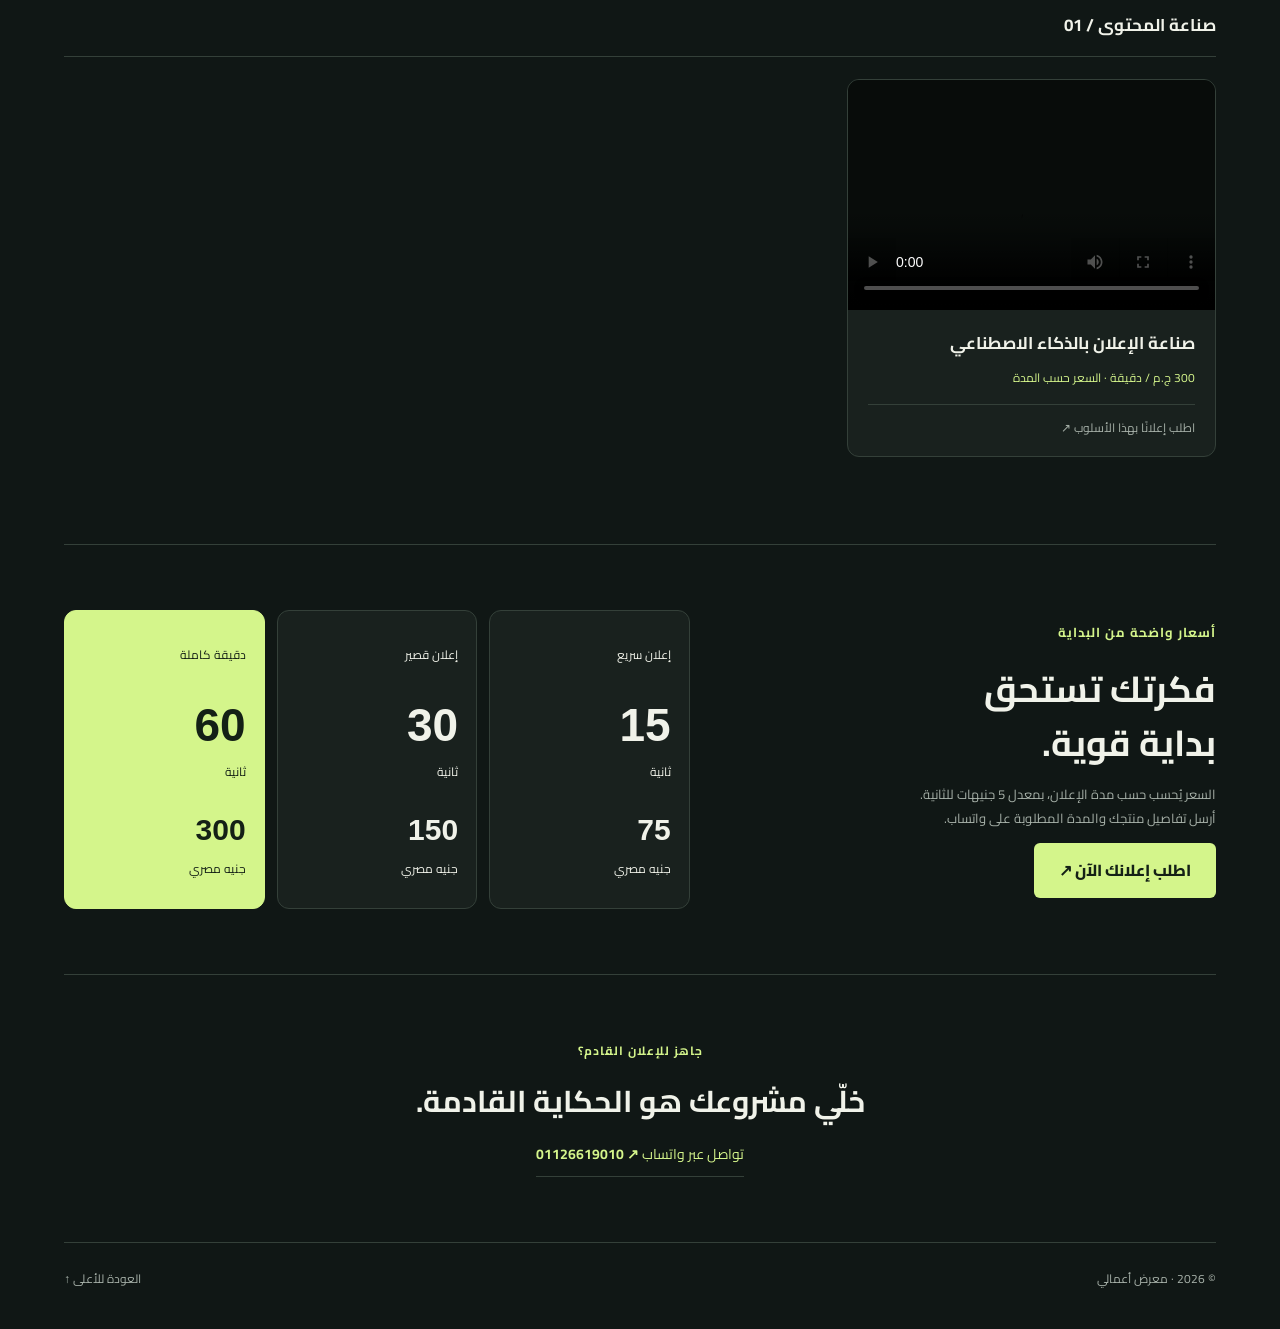
==== commit cf7460d3: "Redesign portfolio with industry categories, duration pricing and WhatsApp orders" ====
--- a/docs/index.html
+++ b/docs/index.html
@@ -1,313 +1,7 @@
-<!DOCTYPE html>
-<html lang="ar" dir="rtl">
-<head>
-    <meta charset="UTF-8">
-    <meta name="viewport" content="width=device-width, initial-scale=1.0">
-    <title>معرض أعمالي | إعلانات Cenimatic B-roll</title>
-    <!-- ربط ملف الـ CSS -->
-    <link rel="stylesheet" href="style.css">
-</head>
-<body>
-
-    <header class="hero">
-        <h1>صانع محتوى إعلاني (Cenimatic B-roll)</h1>
-        <p>أحول الأفكار إلى إعلانات مرئية تحقق أعلى معدلات الانتاج</p><br>
-        <p>قد يستغرق تحميل الفيديوهات بعض الوقت</p>
-    </header>
-
-    <main class="portfolio-container">
-        <h2>أبرز أعمالي</h2>
-        <br>
-        <br>
-        
-        <h1 class="parts"><b>_____________  الاقسام _______________</b></h1>
-        <br>
-        <br>
-        <div id="parts">
-            <div>
-            <a href="#one" class="sport">المنتجات الرياضية</a>
-            
-            <a href="#two" class="food">المنتجات الغذائية</a>
-            
-            <a href="#three" class="tech">المنتجات التقنية</a>
-
-            <a href="#four" class="anime"> محتوى anime </a>
-
-            <a href="#five" class="cartoon"> محتوى cartoon </a>
-
-            <a href="#six" class="services"> خدمات</a>
-
-            <br>
-            <br>
-            <br>
-
-            
-            
-            </div>
-        </div>
-        <div class="grid">
-
-
-            
-            <!-- ========================================== -->
-            <!-- مكان العمل الأول -->
-            <!-- ========================================== -->
-        <div id="one">
-            <div class="portfolio-item">
-                <div class="protection-layer" title="اضغط لتشغيل/كتم الصوت"></div> 
-                <video class="ugc-video" autoplay loop muted playsinline disablePictureInPicture>
-                    <source src="https://res.cloudinary.com/vkt86vme/video/upload/v1789381419/samsung_galaxy_S26.mp4" type="video/mp4">
-                </video>
-                
-                <div class="item-info">
-                    <h3>إعلان عن هاتف samsung</h3>
-                    <span style="font-size: 12px; opacity: 0.7;">(اضغط على الفيديو لتشغيل الصوت)</span>
-                </div>
-            </div>
-        </div>
-
-            <!-- ========================================== -->
-            <!-- مكان العمل الثاني -->
-            <!-- ========================================== -->
-            <div class="portfolio-item">
-                <div class="protection-layer" title="اضغط لتشغيل/كتم الصوت"></div>
-                <video class="ugc-video" autoplay loop muted playsinline disablePictureInPicture>
-                    <source src="https://res.cloudinary.com/vkt86vme/video/upload/v1789381534/MG_car.mp4" type="video/mp4">
-                </video>
-
-                <div class="item-info">
-                    <h3>تصميم اعلان لسيارة MG</h3>
-                    <span style="font-size: 12px; opacity: 0.7;">(اضغط على الفيديو لتشغيل الصوت)</span>
-                </div>
-            </div>
-
-            <!-- ========================================== -->
-            <!-- مكان العمل الثالث -->
-            <!-- ========================================== -->
-            <div class="portfolio-item">
-                <div class="protection-layer" title="اضغط لتشغيل/كتم الصوت"></div>
-                <video class="ugc-video" autoplay loop muted playsinline disablePictureInPicture>
-                    <source src="https://res.cloudinary.com/vkt86vme/video/upload/v1789381527/iphone_17_promax.mp4" type="video/mp4">
-                </video>
-                
-                <div class="item-info">
-                    <h3>إعلان هاتف iphone</h3>
-                    <span style="font-size: 12px; opacity: 0.7;">(اضغط على الفيديو لتشغيل الصوت)</span>
-                </div>
-            </div>
-
-
-
-            <!-- ========================================== -->
-            <!-- مكان العمل الثالث -->
-            <!-- ========================================== -->
-            <div class="portfolio-item">
-                <div class="protection-layer" title="اضغط لتشغيل/كتم الصوت"></div>
-                <video class="ugc-video" autoplay loop muted playsinline disablePictureInPicture>
-                    <source src="https://res.cloudinary.com/vkt86vme/video/upload/v1789237203/gloves.mp4" type="video/mp4">
-                </video>
-                
-                <div class="item-info">
-                    <h3>إعلان gloves fairtex</h3>
-                    <span style="font-size: 12px; opacity: 0.7;">(اضغط على الفيديو لتشغيل الصوت)</span>
-                </div>
-            </div>
-
-
-
-            <!-- ========================================== -->
-            <!-- مكان العمل الرابع -->
-            <!-- ========================================== -->
-            <div class="portfolio-item">
-                <div class="protection-layer" title="اضغط لتشغيل/كتم الصوت"></div>
-                <video class="ugc-video" autoplay loop muted playsinline disablePictureInPicture>
-                    <source src="https://res.cloudinary.com/vkt86vme/video/upload/v1789238235/wilson_nba_drv_pro_30s_ad.mp4" type="video/mp4">
-                </video>
-                
-                <div class="item-info">
-                    <h3>إعلان كورة wilson basketball</h3>
-                    <span style="font-size: 12px; opacity: 0.7;">(اضغط على الفيديو لتشغيل الصوت)</span>
-                </div>
-            </div>
-
-
-
-
-            <!-- ========================================== -->
-            <!-- مكان العمل الخامس -->
-            <!-- ========================================== -->
-            <div class="portfolio-item">
-                <div class="protection-layer" title="اضغط لتشغيل/كتم الصوت"></div>
-                <video class="ugc-video" autoplay loop muted playsinline disablePictureInPicture>
-                    <source src="https://res.cloudinary.com/vkt86vme/video/upload/v1789237130/earbods.mp4" type="video/mp4">
-                </video>
-                
-                <div class="item-info">
-                    <h3>إعلان سماعات samsung</h3>
-                    <span style="font-size: 12px; opacity: 0.7;">(اضغط على الفيديو لتشغيل الصوت)</span>
-                </div>
-            </div>
-
-
-
-            <!-- ========================================== -->
-            <!-- مكان العمل السادس -->
-            <!-- ========================================== -->
-            <div class="portfolio-item">
-                <div class="protection-layer" title="اضغط لتشغيل/كتم الصوت"></div>
-                <video class="ugc-video" autoplay loop muted playsinline disablePictureInPicture>
-                    <source src="https://res.cloudinary.com/vkt86vme/video/upload/v1789239911/ai_gen_ads.mp4" type="video/mp4">
-                </video>
-                
-                <div class="item-info">
-                    <h3>تطور الانتاج مع الAI</h3>
-                    <span style="font-size: 12px; opacity: 0.7;">(اضغط على الفيديو لتشغيل الصوت)</span>
-                </div>
-            </div>
-
-
-
-
-            
-            <!-- ========================================== -->
-            <!-- مكان العمل السابع -->
-            <!-- ========================================== -->
-            <div class="portfolio-item">
-                <div class="protection-layer" title="اضغط لتشغيل/كتم الصوت"></div>
-                <video class="ugc-video"  autoplay loop muted playsinline disablePictureInPicture>
-                    <source src="https://res.cloudinary.com/vkt86vme/video/upload/v1789417998/202609132210.mp4" type="video/mp4">
-                </video>
-                
-                <div class="item-info">
-                    <h3>اعلان مشروب <i><b>STING</b></i></h3>
-                    <span style="font-size: 12px; opacity: 0.7;">(اضغط على الفيديو لتشغيل الصوت)</span>
-                </div>
-            </div>
-
-
-            <!-- ========================================== -->
-            <!-- مكان العمل الثامن -->
-            <!-- ========================================== -->
-            <div class="portfolio-item">
-                <div class="protection-layer" title="اضغط لتشغيل/كتم الصوت"></div>
-                <video class="ugc-video" autoplay loop muted playsinline disablePictureInPicture>
-                    <source src="https://res.cloudinary.com/vkt86vme/video/upload/v1789240069/caroon2.mp4" type="video/mp4">
-                </video>
-                
-                <div class="item-info">
-                    <h3>القط و الفار 2 😁</h3>
-                    <span style="font-size: 12px; opacity: 0.7;">(اضغط على الفيديو لتشغيل الصوت)</span>
-                </div>
-            </div>
-
-
-
-                        <!-- ========================================== -->
-            <!-- مكان العمل التاسع -->
-            <!-- ========================================== -->
-            <div class="portfolio-item">
-                <div class="protection-layer" title="اضغط لتشغيل/كتم الصوت"></div>
-                <video class="ugc-video" autoplay loop muted playsinline disablePictureInPicture>
-                    <source src="https://res.cloudinary.com/vkt86vme/video/upload/v1789237537/Coca-Cola_Commercial_web.mp4" type="video/mp4">
-                </video>
-                
-                <div class="item-info">
-                    <h3>اعلان Coca-Cola</h3>
-                    <span style="font-size: 12px; opacity: 0.7;">(اضغط على الفيديو لتشغيل الصوت)</span>
-                </div>
-            </div>
-
-
-
-            <!-- ========================================== -->
-            <!-- مكان العمل العاشر -->
-            <!-- ========================================== -->
-            <div class="portfolio-item">
-                <div class="protection-layer" title="اضغط لتشغيل/كتم الصوت"></div>
-                <video class="ugc-video" autoplay loop muted playsinline disablePictureInPicture>
-                    <source src="https://res.cloudinary.com/vkt86vme/video/upload/v1789382594/shoes.mp4" type="video/mp4">
-                </video>
-                
-                <div class="item-info">
-                    <h3>اعلان كوتشي airmax</h3>
-                    <span style="font-size: 12px; opacity: 0.7;">(اضغط على الفيديو لتشغيل الصوت)</span>
-                </div>
-            </div>
-
-
-
-            <!-- ========================================== -->
-            <!-- مكان العمل الحادي عشر-->
-            <!-- ========================================== -->
-            <div class="portfolio-item">
-                <div class="protection-layer" title="اضغط لتشغيل/كتم الصوت"></div>
-                <video class="ugc-video" autoplay loop muted playsinline disablePictureInPicture>
-                    <source src="https://res.cloudinary.com/vkt86vme/video/upload/v1789239362/watch.mp4" type="video/mp4">
-                </video>
-                
-                <div class="item-info">
-                    <h3>اعلان ساعة luxury</h3>
-                    <span style="font-size: 12px; opacity: 0.7;">(اضغط على الفيديو لتشغيل الصوت)</span>
-                </div>
-            </div>
-
-
-            <!-- ========================================== -->
-            <!-- مكان العمل ال12 -->
-            <!-- ========================================== -->
-            <div class="portfolio-item">
-                <div class="protection-layer" title="اضغط لتشغيل/كتم الصوت"></div>
-                <video class="ugc-video" autoplay loop muted playsinline disablePictureInPicture>
-                    <source src="https://res.cloudinary.com/vkt86vme/video/upload/v1789383930/iphone.mp4" type="video/mp4">
-                </video>
-                
-                <div class="item-info">
-                    <h3>اعلان iphone2</h3>
-                    <span style="font-size: 12px; opacity: 0.7;">(اضغط على الفيديو لتشغيل الصوت)</span>
-                </div>
-            </div>
-
-
-
-            <!-- ========================================== -->
-            <!-- مكان العمل ال13 -->
-            <!-- ========================================== -->
-            <div class="portfolio-item">
-                <div class="protection-layer" title="اضغط لتشغيل/كتم الصوت"></div>
-                <video class="ugc-video" autoplay loop muted playsinline disablePictureInPicture>
-                    <source src="https://res.cloudinary.com/vkt86vme/video/upload/v1789386771/villa.mp4" type="video/mp4">
-                </video>
-                
-                <div class="item-info">
-                    <h3>villa review</h3>
-                    <span style="font-size: 12px; opacity: 0.7;">(اضغط على الفيديو لتشغيل الصوت)</span>
-                </div>
-            </div>
-
-
-            <!-- ========================================== -->
-            <!-- مكان العمل ال14-->
-            <!-- ========================================== -->
-            <div class="portfolio-item">
-                <div class="protection-layer" title="اضغط لتشغيل/كتم الصوت"></div>
-                <video class="ugc-video" autoplay loop muted playsinline disablePictureInPicture>
-                    <source src="https://res.cloudinary.com/vkt86vme/video/upload/v1789237214/fanta_commercial_video_web.mp4" type="video/mp4">
-                </video>
-                
-                <div class="item-info">
-                    <h3>اعلان fanta</h3>
-                    <span style="font-size: 12px; opacity: 0.7;">(اضغط على الفيديو لتشغيل الصوت)</span>
-                </div>
-            </div>
-
-        </div>
-    </main>
-
-    <footer>
-        <p>جميع الحقوق محفوظة &copy; 2026</p>
-    </footer>
-
-    <!-- ربط ملف الـ JavaScript -->
-    <script src="script.js"></script>
-</body>
-</html>+<!doctype html>
+<html lang="ar" dir="rtl"><head><meta charset="utf-8"><meta name="viewport" content="width=device-width,initial-scale=1"><meta name="theme-color" content="#101715"><meta name="description" content="معرض إعلانات فيديو بالذكاء الاصطناعي للمنتجات والخدمات. شاهد الأعمال واطلب إعلانك مباشرة عبر واتساب. سعر الدقيقة 300 جنيه مصري."><title>معرض أعمالي | إعلانات تصنع الانطباع</title><link rel="stylesheet" href="style.css"></head><body>
+<header class="nav wrap"><a class="brand" href="#">R<span>◈</span>RO <small>معرض أعمالي</small></a><nav aria-label="التنقل الرئيسي"><a href="#portfolio">الأعمال</a><a href="#pricing">الأسعار</a><a class="button small wa" href="https://wa.me/201126619010" target="_blank" rel="noopener">اطلب إعلانك ↗</a></nav></header>
+<main><section class="hero wrap"><div><p class="eyebrow"><span></span> إعلانات فيديو بالذكاء الاصطناعي</p><h1>منتجك يستحق<br>أن <em>يلفت الأنظار.</em></h1><p class="intro">أحوّل فكرتك إلى إعلان مرئي يحكي قصة منتجك.<br>اكتشف أعمالي، واختَر الأسلوب المناسب لعلامتك.</p><div class="actions"><a class="button" href="#portfolio">استكشف الأعمال ↓</a><a class="textlink wa" href="https://wa.me/201126619010" target="_blank" rel="noopener">نتكلم عن فكرتك ↗</a></div><div class="hero-facts"><span><b>300 ج.م</b> للدقيقة الواحدة</span><span><b>منتجات وخدمات</b> مجالات متنوعة</span><span><b>إعلانك بطريقتك</b> سينمائي · كرتون</span></div></div><a class="hero-art" href="#portfolio" aria-label="استكشف إعلانات المشروبات"><img src="https://res.cloudinary.com/vkt86vme/video/upload/so_0,w_1000,q_auto/v1789237537/Coca-Cola_Commercial_web.jpg" alt="لقطة من إعلان Coca-Cola" fetchpriority="high"><div class="art-caption"><span>من معرض الأعمال</span><strong>تفاصيل تصنع الفرق.</strong><span class="play">↙</span></div><div class="art-label">VISUAL STORIES / AI</div></a></section>
+<section id="portfolio" class="wrap portfolio"><div class="section-head"><div><p class="eyebrow">مختارات من أعمالي</p><h2>لكل مجال، حكاية.</h2></div><p>تصفّح حسب المجال، وشغّل أي فيديو لمشاهدته.</p></div><div class="filters" role="group" aria-label="تصفية الأعمال حسب المجال"></div><div id="work-groups"></div><noscript>يرجى تفعيل JavaScript لعرض الفيديوهات. سعر الدقيقة 300 جنيه مصري. للطلب: 01126619010.</noscript></section>
+<section id="pricing" class="wrap pricing"><div><p class="eyebrow">أسعار واضحة من البداية</p><h2>فكرتك تستحق<br>بداية قوية.</h2><p>السعر يُحسب حسب مدة الإعلان، بمعدل 5 جنيهات للثانية.<br>أرسل تفاصيل منتجك والمدة المطلوبة على واتساب.</p><a class="button wa" href="https://wa.me/201126619010" target="_blank" rel="noopener">اطلب إعلانك الآن ↗</a></div><div class="price-options"><div><span>إعلان سريع</span><h3>15 <small>ثانية</small></h3><strong>75 <small>جنيه مصري</small></strong></div><div><span>إعلان قصير</span><h3>30 <small>ثانية</small></h3><strong>150 <small>جنيه مصري</small></strong></div><div class="featured"><span>دقيقة كاملة</span><h3>60 <small>ثانية</small></h3><strong>300 <small>جنيه مصري</small></strong></div></div></section>
+<section class="wrap contact"><p class="eyebrow">جاهز للإعلان القادم؟</p><h2>خلّي مشروعك هو الحكاية القادمة.</h2><a class="textlink wa" href="https://wa.me/201126619010" target="_blank" rel="noopener">تواصل عبر واتساب <b dir="ltr">01126619010 ↗</b></a></section></main><footer class="wrap"><span>© 2026 · معرض أعمالي</span><a href="#">العودة للأعلى ↑</a></footer><a class="floating wa" href="https://wa.me/201126619010" target="_blank" rel="noopener" aria-label="طلب الخدمة عبر واتساب">واتساب ↗</a><script src="script.js"></script></body></html>
--- a/docs/style.css
+++ b/docs/style.css
@@ -1,185 +1,2 @@
-/* إعدادات عامة */
-* {
-    margin: 0;
-    padding: 0;
-    box-sizing: border-box;
-    font-family: 'Segoe UI', Tahoma, Geneva, Verdana, sans-serif;
-}
-
-body {
-    background-color: #0f1115;
-    color: #ffffff;
-    line-height: 1.6;
-}
-
-/* قسم الترحيب العلوي */
-.hero {
-    text-align: center;
-    padding: 80px 20px;
-    background: linear-gradient(135deg, #1e222d 0%, #0f1115 100%);
-    border-bottom: 2px solid #2a2f3d;
-}
-
-.hero h1 {
-    font-size: 3rem;
-    color: #00e5ff;
-    margin-bottom: 15px;
-}
-
-.hero p {
-    font-size: 1.2rem;
-    color: #a0a5b5;
-}
-
-/* حاوية معرض الأعمال */
-.portfolio-container {
-    max-width: 1200px;
-    margin: 50px auto;
-    padding: 0 20px;
-}
-
-.portfolio-container h2 {
-    text-align: center;
-    font-size: 2rem;
-    margin-bottom: 40px;
-    color: #ffffff;
-}
-
-/* شبكة العرض (Grid) */
-.grid {
-    display: grid;
-    grid-template-columns: repeat(auto-fit, minmax(300px, 1fr));
-    gap: 30px;
-}
-
-/* بطاقة العمل الواحدة */
-.portfolio-item {
-    position: relative;
-    border-radius: 15px;
-    overflow: hidden;
-    background-color: #1e222d;
-    box-shadow: 0 10px 20px rgba(0,0,0,0.5);
-    transition: transform 0.3s ease;
-}
-
-.portfolio-item:hover {
-    transform: translateY(-5px);
-}
-
-/* الفيديوهات والصور داخل البطاقة */
-.portfolio-item video, 
-.portfolio-item img {
-    width: 100%;
-    height: 450px;
-    object-fit: cover;
-    display: block;
-    pointer-events: none; /* يمنع التفاعل مع الفيديو مباشرة */
-}
-
-/* طبقة الحماية الشفافة التي تمنع النقر والتحميل */
-.protection-layer {
-    position: absolute;
-    top: 0;
-    left: 0;
-    width: 100%;
-    height: 100%;
-    z-index: 10;
-    cursor: default;
-}
-
-/* معلومات العمل أسفل البطاقة */
-.item-info {
-    position: absolute;
-    bottom: 0;
-    left: 0;
-    width: 100%;
-    padding: 20px;
-    background: linear-gradient(to top, rgba(0,0,0,0.9) 0%, rgba(0,0,0,0) 100%);
-    z-index: 11; /* يجب أن تكون أعلى من طبقة الحماية لكي يظهر النص */
-}
-
-.item-info h3 {
-    font-size: 1.1rem;
-    color: #fff;
-    text-shadow: 1px 1px 3px rgba(0,0,0,0.8);
-}
-
-/* تذييل الصفحة */
-footer {
-    text-align: center;
-    padding: 30px;
-    background-color: #0a0c10;
-    color: #666;
-    margin-top: 50px;
-}
-
-.parts {
-    text-align: center;
-    font-size: 2rem;
-    color: #00e5ff;
-    margin-bottom: 20px;
-}
-
-
-.sport {
-    text-align: right;
-    font-size: 1.5rem;
-    color: #0089c9;
-    border: 2px solid #000000;
-    border-radius: 10px;
-    background-color: #000000;
-    text-decoration: none;
-    font-weight: bold;
-    margin: 10px;
-}
-
-
-.food {
-    text-align: right;
-    font-size: 1.5rem;
-    color: #0089c9;
-    border: 2px solid #000000;
-    border-radius: 10px;
-    background-color: #000000;
-    text-decoration: none;
-    font-weight: bold;
-    margin: 10px;
-}
-
-.tech {
-    text-align: right;
-    font-size: 1.5rem;
-    color: #0089c9;
-    border: 2px solid #000000;
-    border-radius: 10px;
-    background-color: #000000;
-    text-decoration: none;
-    font-weight: bold;
-    margin: 10px;
-}
-
-
-.anime {
-    text-align: right;
-    font-size: 1.5rem;
-    color: #0089c9;
-    border: 2px solid #000000;
-    border-radius: 10px;
-    background-color: #000000;
-    text-decoration: none;
-    font-weight: bold;
-    margin: 10px;
-}
-
-
-.cartoon {
-    text-align: right;
-    font-size: 1.5rem;
-    color: #0089c9;
-    border: 2px solid #000000;
-    border-radius: 10px;
-    background-color: #000000;
-    text-decoration: none;
-    font-weight: bold;
-    margin: 10px;
-}+@import url('https://fonts.googleapis.com/css2?family=Cairo:wght@400;500;600;700;800;900&display=swap');
+:root{--bg:#101715;--panel:#19211e;--line:#344039;--text:#f0f2e9;--muted:#a6b0a8;--lime:#d4f58b}*{box-sizing:border-box}html{scroll-behavior:smooth;scroll-padding-top:30px}body{margin:0;background:var(--bg);color:var(--text);font-family:Cairo,Arial,sans-serif;line-height:1.8}a{color:inherit;text-decoration:none}button{font:inherit}.wrap{width:min(1240px,90%);margin:auto}.nav{display:flex;justify-content:space-between;align-items:center;padding:25px 0;border-bottom:1px solid var(--line)}.brand{font-family:Arial,sans-serif;font-size:28px;font-weight:900;direction:ltr;display:flex;align-items:center;gap:5px}.brand span{color:var(--lime)}.brand small{font:12px Cairo,Arial;margin-left:18px;color:var(--muted);border-left:1px solid var(--line);padding-left:18px}.nav nav{display:flex;gap:28px;align-items:center;font-size:14px}.button{display:inline-flex;align-items:center;justify-content:center;background:var(--lime);color:#142016;padding:13px 25px;border-radius:6px;font-weight:800;transition:transform .2s}.button:hover{transform:translateY(-3px)}.button.small{padding:9px 18px}.hero{padding-block:75px 65px;display:grid;grid-template-columns:1.1fr 1fr;gap:65px;align-items:center}.eyebrow{font-size:12px;letter-spacing:1px;color:var(--lime);font-weight:700;margin:0 0 18px}.eyebrow span{display:inline-block;width:7px;height:7px;background:var(--lime);border-radius:50%;margin-left:8px}h1{font-size:clamp(40px,4.8vw,68px);line-height:1.35;letter-spacing:-2px;margin:0 0 24px;font-weight:900}h1 em{font-style:normal;color:var(--lime)}.intro{color:var(--muted);font-size:16px}.actions{display:flex;gap:25px;align-items:center;margin:30px 0}.textlink{font-size:14px;border-bottom:1px solid var(--line);padding-block:8px}.hero-facts{display:flex;gap:25px;border-top:1px solid var(--line);padding-top:25px;margin-top:40px}.hero-facts span{font-size:11px;color:var(--muted)}.hero-facts b{display:block;color:var(--text);font-size:15px}.hero-art{height:485px;border-radius:18px;overflow:hidden;position:relative;background:#312f22;box-shadow:0 20px 90px #0003}.hero-art img{width:100%;height:100%;object-fit:cover}.hero-art:after{content:'';position:absolute;inset:0;background:linear-gradient(0deg,#080e0de8,transparent 65%)}.art-caption{position:absolute;bottom:25px;right:25px;left:25px;z-index:1}.art-caption>span:first-child{font-size:12px;color:#ddd}.art-caption strong{display:block;font-size:26px}.play{position:absolute;left:0;bottom:0;border:1px solid #ffffff70;border-radius:50%;width:48px;height:48px;text-align:center;line-height:48px}.art-label{position:absolute;top:20px;left:20px;background:#1119;border:1px solid #fff4;border-radius:30px;padding:5px 13px;font:10px Arial;letter-spacing:2px}.portfolio{padding-block:45px}.section-head{display:flex;align-items:end;justify-content:space-between;gap:25px}.section-head p:last-child{color:var(--muted);font-size:13px}h2{font-size:36px;line-height:1.5;margin:0 0 10px}.filters{display:flex;gap:9px;flex-wrap:wrap;margin:30px 0 40px}.filters button{border:1px solid var(--line);background:transparent;color:var(--muted);border-radius:30px;padding:8px 18px;cursor:pointer;font-size:12px}.filters button[aria-pressed=true]{background:var(--lime);border-color:var(--lime);color:#152016;font-weight:800}.work-section{margin-bottom:42px}.category-title{font-size:17px;border-bottom:1px solid var(--line);padding-bottom:16px;margin-bottom:22px}.grid{display:grid;grid-template-columns:repeat(3,1fr);gap:22px}.card{border:1px solid var(--line);border-radius:12px;overflow:hidden;background:var(--panel)}.card video{display:block;width:100%;aspect-ratio:16/10;object-fit:contain;background:#080c0a}.card-info{padding:18px 20px}h4{margin:0;font-size:17px}.work-price{font-size:12px;color:var(--lime);min-height:22px;margin:8px 0 15px}.order{font-size:12px;border-top:1px solid var(--line);padding-top:12px;display:block;color:var(--muted)}.order:hover{color:var(--lime)}.pricing{display:grid;grid-template-columns:1fr 1.3fr;gap:45px;border-top:1px solid var(--line);padding-block:65px;align-items:center}.pricing p{font-size:13px;color:var(--muted)}.pricing .eyebrow{color:var(--lime)}.price-options{display:grid;grid-template-columns:repeat(3,1fr);gap:12px}.price-options>div{padding:28px 18px;border:1px solid var(--line);border-radius:12px;background:var(--panel)}.price-options span{font-size:12px}.price-options h3{font:700 46px Arial;margin-block:30px}.price-options small{display:block;font:12px Cairo,Arial;margin-top:8px}.price-options strong{font:700 30px Arial}.price-options .featured{background:var(--lime);color:#142016;border-color:var(--lime)}.contact{text-align:center;padding-block:65px;border-top:1px solid var(--line)}.contact h2{font-size:30px}.contact .textlink{display:inline-block;color:var(--lime)}footer{display:flex;justify-content:space-between;padding-block:25px 40px;border-top:1px solid var(--line);color:var(--muted);font-size:12px}.floating{position:fixed;bottom:22px;left:22px;border:1px solid #b5dc83;background:var(--lime);color:#142016;padding:11px 22px;border-radius:40px;font-size:13px;font-weight:800;z-index:5;box-shadow:0 5px 25px #0006}:focus-visible{outline:3px solid var(--lime);outline-offset:5px}[hidden]{display:none!important}@media(max-width:950px){.hero{gap:30px}.hero-art{height:420px}.grid{grid-template-columns:repeat(2,1fr)}.pricing{grid-template-columns:1fr}.hero-facts{gap:15px}.brand small{display:none}}@media(max-width:600px){.nav{padding-block:18px}.nav nav{gap:14px;font-size:12px}.nav .small{padding:8px 12px}.brand{font-size:23px}.hero{grid-template-columns:1fr;padding-top:40px;gap:32px}h1{font-size:45px}.hero-art{height:330px}.hero-facts{justify-content:space-between}.actions{gap:18px}.section-head{display:block}h2{font-size:29px}.grid{grid-template-columns:1fr}.filters{gap:7px}.filters button{padding:7px 12px}.price-options{gap:7px}.price-options>div{padding:20px 12px}.price-options h3{font-size:34px}.price-options strong{font-size:27px}.contact h2{font-size:25px}.floating{bottom:14px;left:14px}.pricing{padding-block:45px}}@media(prefers-reduced-motion:reduce){html{scroll-behavior:auto}.button{transition:none}}
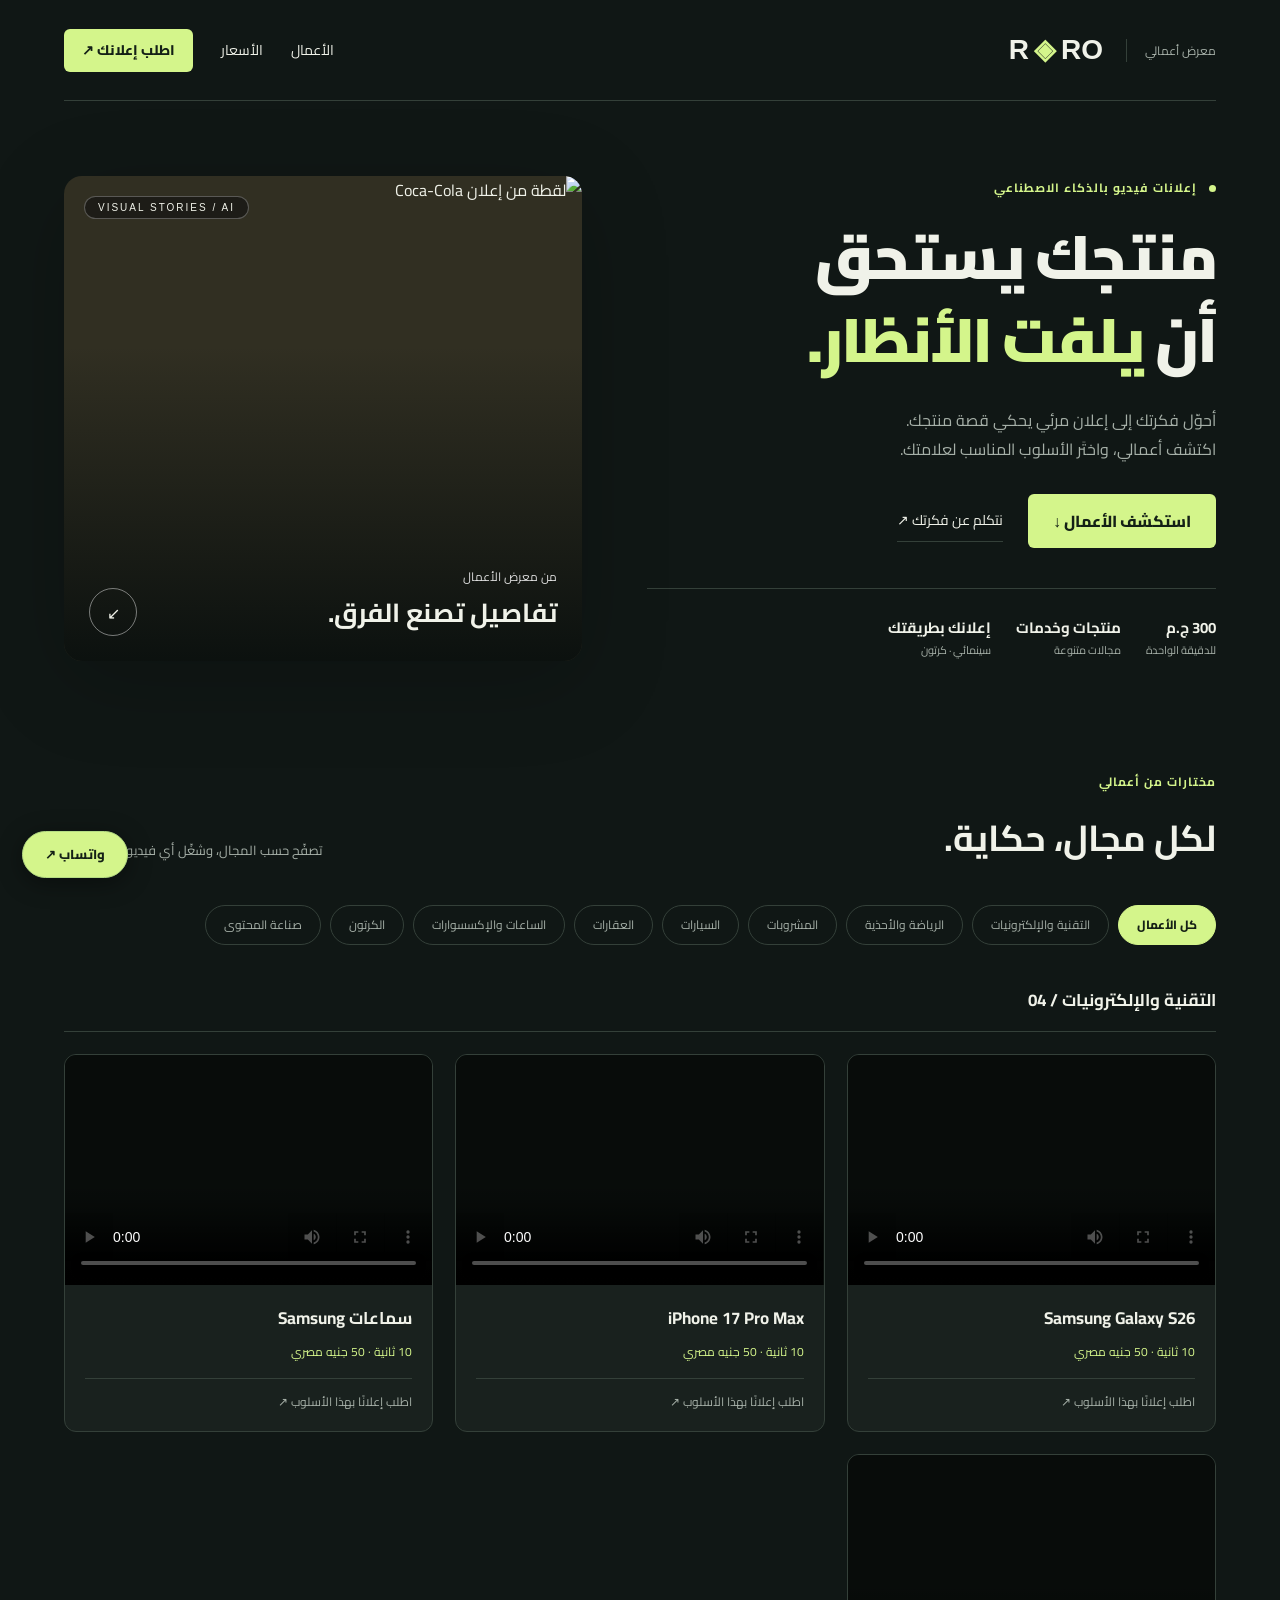
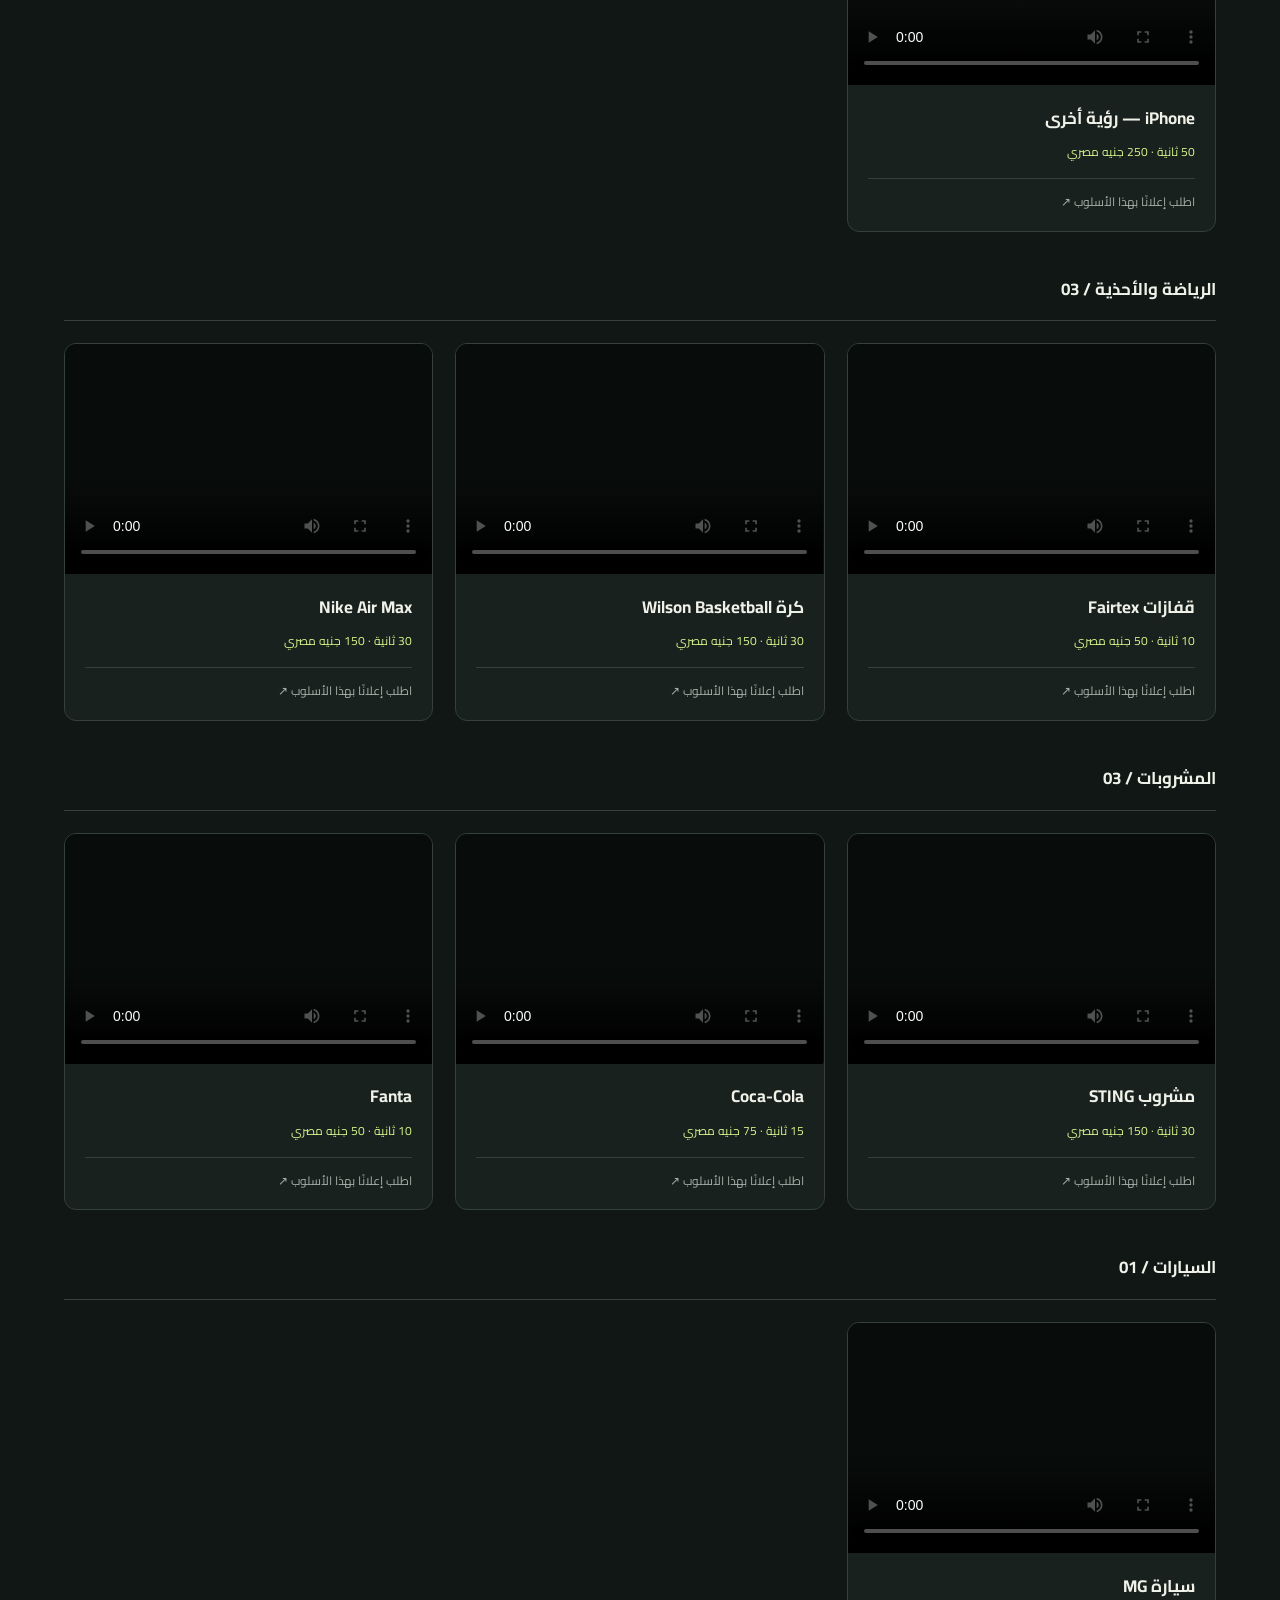
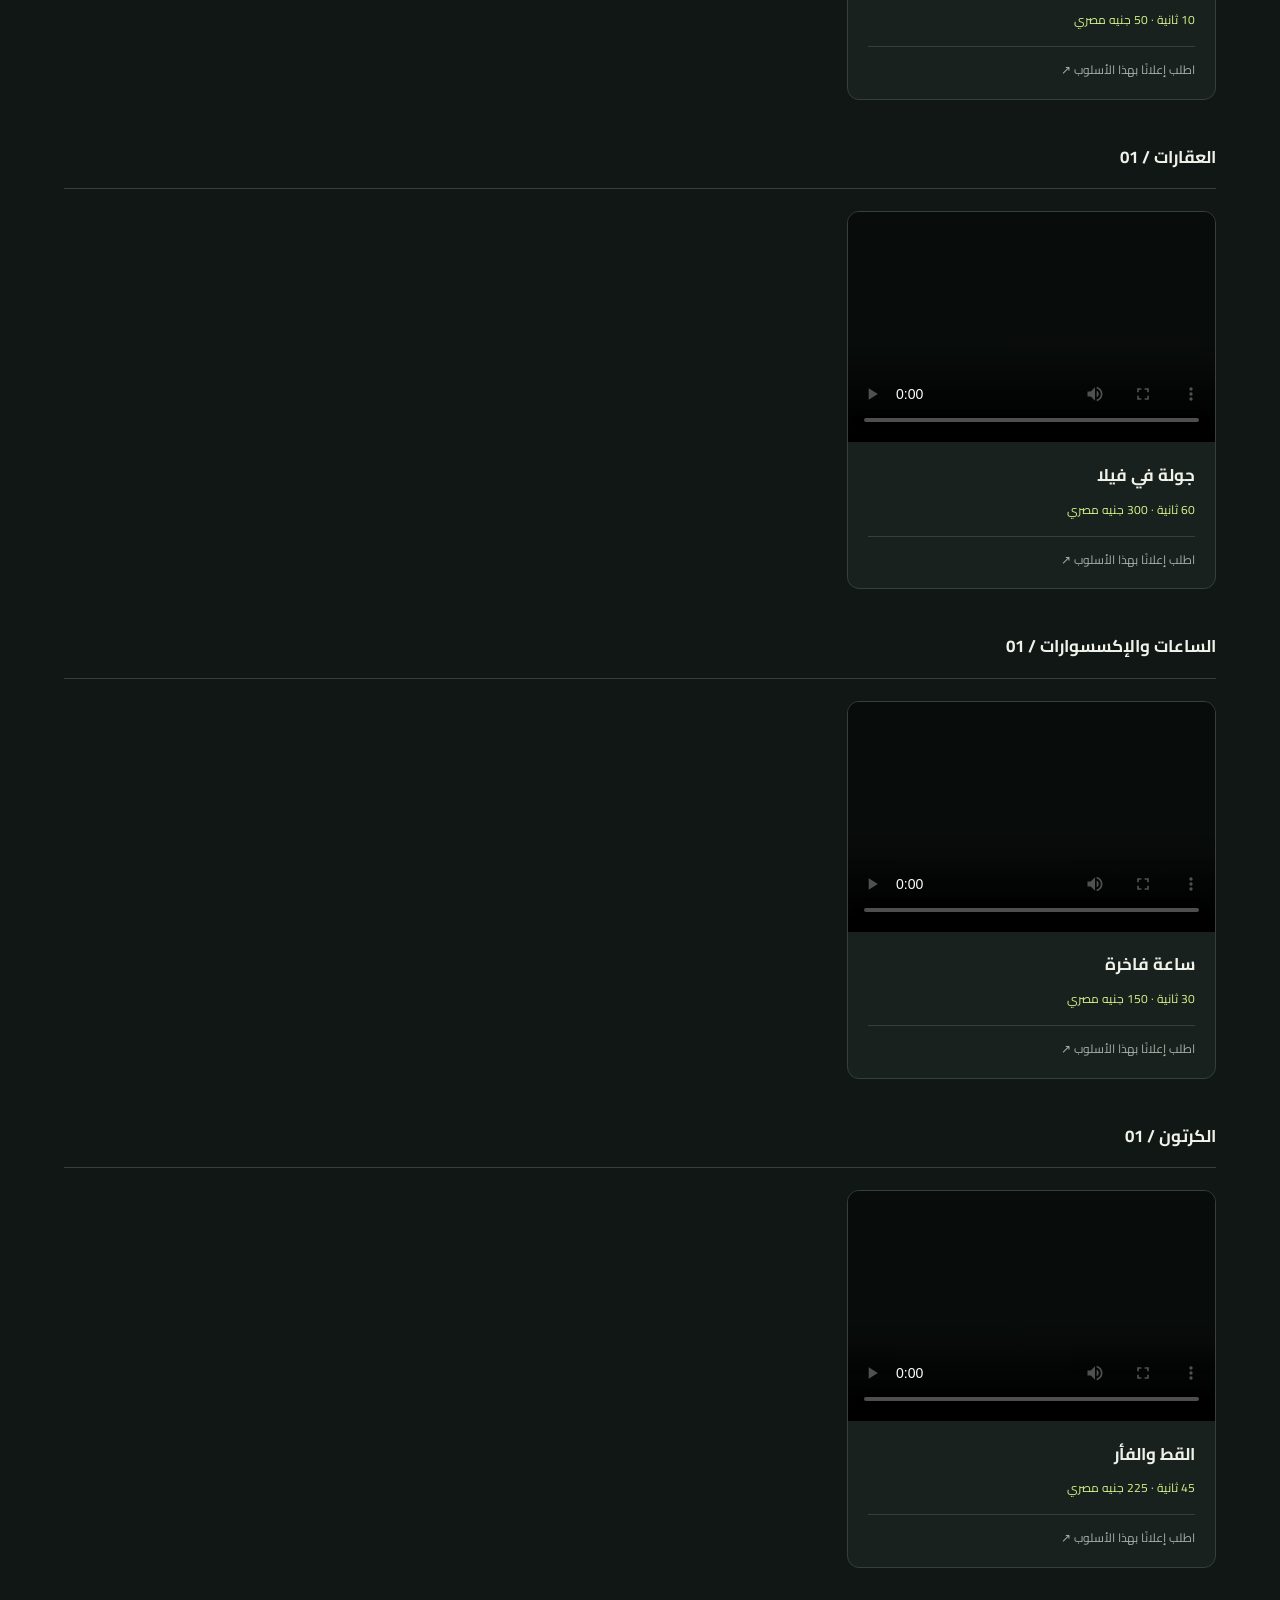
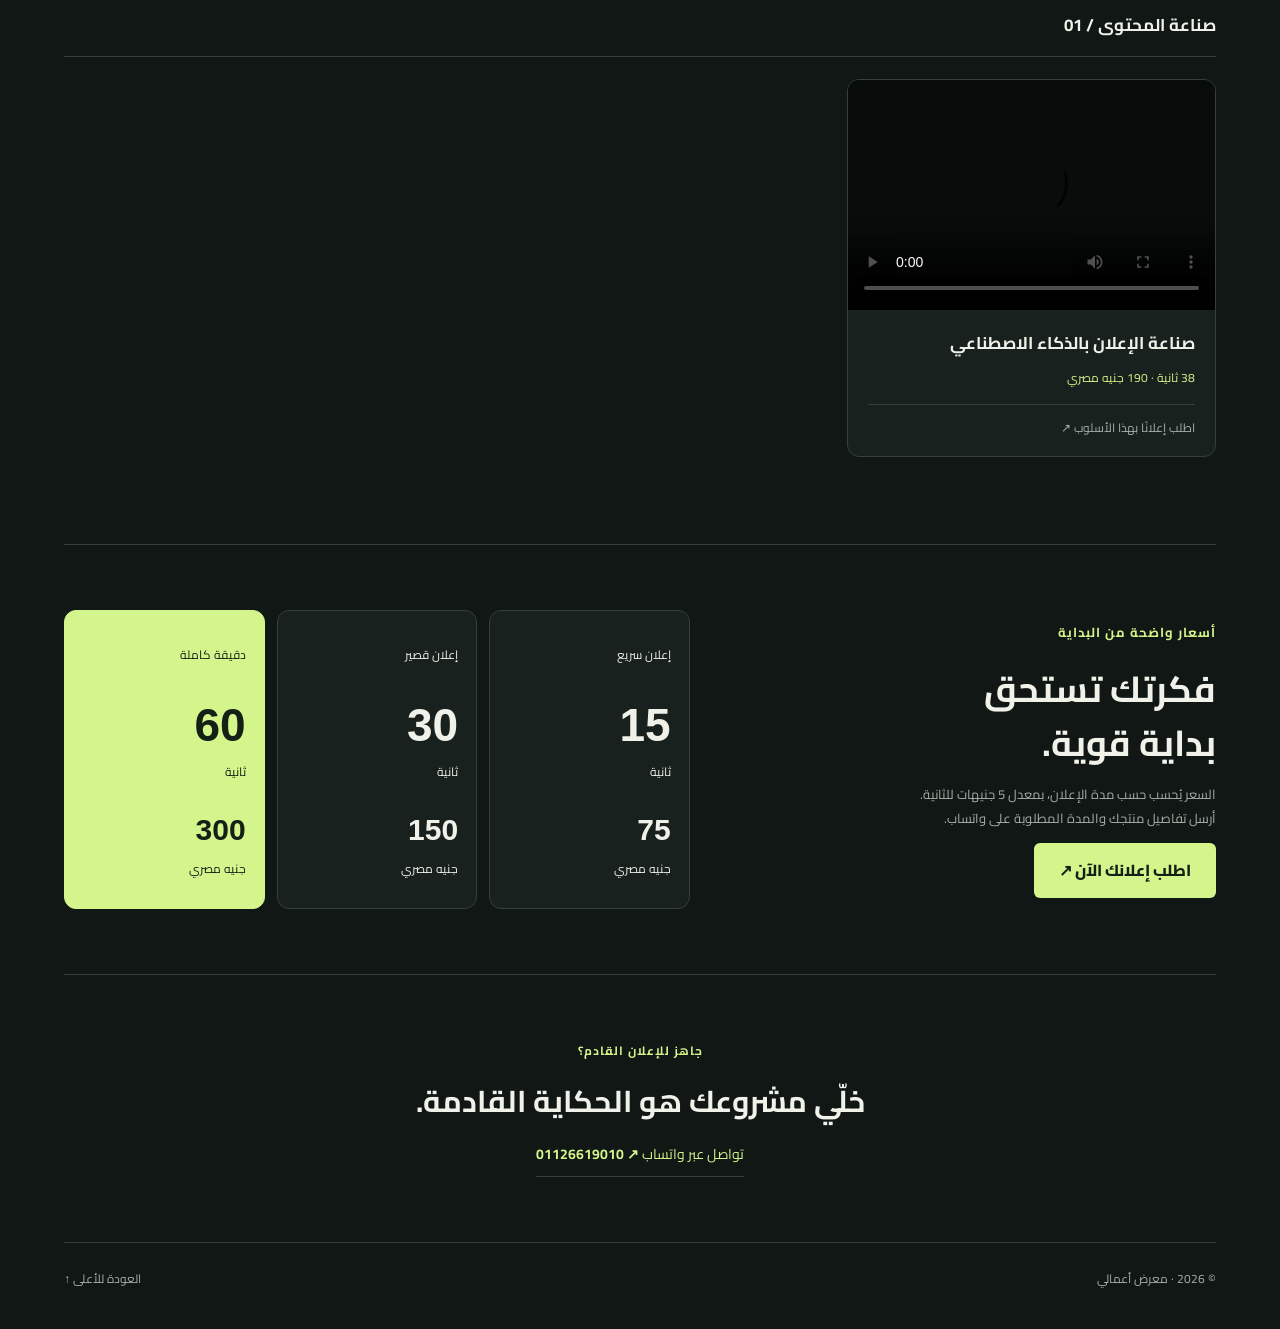
==== commit 33d8b524: "Fix per-video prices using verified durations and crop edge watermarks" ====
--- a/docs/index.html
+++ b/docs/index.html
@@ -1,7 +1,7 @@
 <!doctype html>
-<html lang="ar" dir="rtl"><head><meta charset="utf-8"><meta name="viewport" content="width=device-width,initial-scale=1"><meta name="theme-color" content="#101715"><meta name="description" content="معرض إعلانات فيديو بالذكاء الاصطناعي للمنتجات والخدمات. شاهد الأعمال واطلب إعلانك مباشرة عبر واتساب. سعر الدقيقة 300 جنيه مصري."><title>معرض أعمالي | إعلانات تصنع الانطباع</title><link rel="stylesheet" href="style.css"></head><body>
+<html lang="ar" dir="rtl"><head><meta charset="utf-8"><meta name="viewport" content="width=device-width,initial-scale=1"><meta name="theme-color" content="#101715"><meta name="description" content="معرض إعلانات فيديو بالذكاء الاصطناعي للمنتجات والخدمات. شاهد الأعمال واطلب إعلانك مباشرة عبر واتساب. سعر الدقيقة 300 جنيه مصري."><title>معرض أعمالي | إعلانات تصنع الانطباع</title><link rel="stylesheet" href="style.css?v=2"></head><body>
 <header class="nav wrap"><a class="brand" href="#">R<span>◈</span>RO <small>معرض أعمالي</small></a><nav aria-label="التنقل الرئيسي"><a href="#portfolio">الأعمال</a><a href="#pricing">الأسعار</a><a class="button small wa" href="https://wa.me/201126619010" target="_blank" rel="noopener">اطلب إعلانك ↗</a></nav></header>
-<main><section class="hero wrap"><div><p class="eyebrow"><span></span> إعلانات فيديو بالذكاء الاصطناعي</p><h1>منتجك يستحق<br>أن <em>يلفت الأنظار.</em></h1><p class="intro">أحوّل فكرتك إلى إعلان مرئي يحكي قصة منتجك.<br>اكتشف أعمالي، واختَر الأسلوب المناسب لعلامتك.</p><div class="actions"><a class="button" href="#portfolio">استكشف الأعمال ↓</a><a class="textlink wa" href="https://wa.me/201126619010" target="_blank" rel="noopener">نتكلم عن فكرتك ↗</a></div><div class="hero-facts"><span><b>300 ج.م</b> للدقيقة الواحدة</span><span><b>منتجات وخدمات</b> مجالات متنوعة</span><span><b>إعلانك بطريقتك</b> سينمائي · كرتون</span></div></div><a class="hero-art" href="#portfolio" aria-label="استكشف إعلانات المشروبات"><img src="https://res.cloudinary.com/vkt86vme/video/upload/so_0,w_1000,q_auto/v1789237537/Coca-Cola_Commercial_web.jpg" alt="لقطة من إعلان Coca-Cola" fetchpriority="high"><div class="art-caption"><span>من معرض الأعمال</span><strong>تفاصيل تصنع الفرق.</strong><span class="play">↙</span></div><div class="art-label">VISUAL STORIES / AI</div></a></section>
+<main><section class="hero wrap"><div><p class="eyebrow"><span></span> إعلانات فيديو بالذكاء الاصطناعي</p><h1>منتجك يستحق<br>أن <em>يلفت الأنظار.</em></h1><p class="intro">أحوّل فكرتك إلى إعلان مرئي يحكي قصة منتجك.<br>اكتشف أعمالي، واختَر الأسلوب المناسب لعلامتك.</p><div class="actions"><a class="button" href="#portfolio">استكشف الأعمال ↓</a><a class="textlink wa" href="https://wa.me/201126619010" target="_blank" rel="noopener">نتكلم عن فكرتك ↗</a></div><div class="hero-facts"><span><b>300 ج.م</b> للدقيقة الواحدة</span><span><b>منتجات وخدمات</b> مجالات متنوعة</span><span><b>إعلانك بطريقتك</b> سينمائي · كرتون</span></div></div><a class="hero-art" href="#portfolio" aria-label="استكشف إعلانات المشروبات"><img src="https://res.cloudinary.com/vkt86vme/video/upload/c_crop,g_north,w_1.0,h_0.92/so_0,w_1000,q_auto/v1789237537/Coca-Cola_Commercial_web.jpg" alt="لقطة من إعلان Coca-Cola" fetchpriority="high"><div class="art-caption"><span>من معرض الأعمال</span><strong>تفاصيل تصنع الفرق.</strong><span class="play">↙</span></div><div class="art-label">VISUAL STORIES / AI</div></a></section>
 <section id="portfolio" class="wrap portfolio"><div class="section-head"><div><p class="eyebrow">مختارات من أعمالي</p><h2>لكل مجال، حكاية.</h2></div><p>تصفّح حسب المجال، وشغّل أي فيديو لمشاهدته.</p></div><div class="filters" role="group" aria-label="تصفية الأعمال حسب المجال"></div><div id="work-groups"></div><noscript>يرجى تفعيل JavaScript لعرض الفيديوهات. سعر الدقيقة 300 جنيه مصري. للطلب: 01126619010.</noscript></section>
 <section id="pricing" class="wrap pricing"><div><p class="eyebrow">أسعار واضحة من البداية</p><h2>فكرتك تستحق<br>بداية قوية.</h2><p>السعر يُحسب حسب مدة الإعلان، بمعدل 5 جنيهات للثانية.<br>أرسل تفاصيل منتجك والمدة المطلوبة على واتساب.</p><a class="button wa" href="https://wa.me/201126619010" target="_blank" rel="noopener">اطلب إعلانك الآن ↗</a></div><div class="price-options"><div><span>إعلان سريع</span><h3>15 <small>ثانية</small></h3><strong>75 <small>جنيه مصري</small></strong></div><div><span>إعلان قصير</span><h3>30 <small>ثانية</small></h3><strong>150 <small>جنيه مصري</small></strong></div><div class="featured"><span>دقيقة كاملة</span><h3>60 <small>ثانية</small></h3><strong>300 <small>جنيه مصري</small></strong></div></div></section>
-<section class="wrap contact"><p class="eyebrow">جاهز للإعلان القادم؟</p><h2>خلّي مشروعك هو الحكاية القادمة.</h2><a class="textlink wa" href="https://wa.me/201126619010" target="_blank" rel="noopener">تواصل عبر واتساب <b dir="ltr">01126619010 ↗</b></a></section></main><footer class="wrap"><span>© 2026 · معرض أعمالي</span><a href="#">العودة للأعلى ↑</a></footer><a class="floating wa" href="https://wa.me/201126619010" target="_blank" rel="noopener" aria-label="طلب الخدمة عبر واتساب">واتساب ↗</a><script src="script.js"></script></body></html>+<section class="wrap contact"><p class="eyebrow">جاهز للإعلان القادم؟</p><h2>خلّي مشروعك هو الحكاية القادمة.</h2><a class="textlink wa" href="https://wa.me/201126619010" target="_blank" rel="noopener">تواصل عبر واتساب <b dir="ltr">01126619010 ↗</b></a></section></main><footer class="wrap"><span>© 2026 · معرض أعمالي</span><a href="#">العودة للأعلى ↑</a></footer><a class="floating wa" href="https://wa.me/201126619010" target="_blank" rel="noopener" aria-label="طلب الخدمة عبر واتساب">واتساب ↗</a><script src="script.js?v=2"></script></body></html>
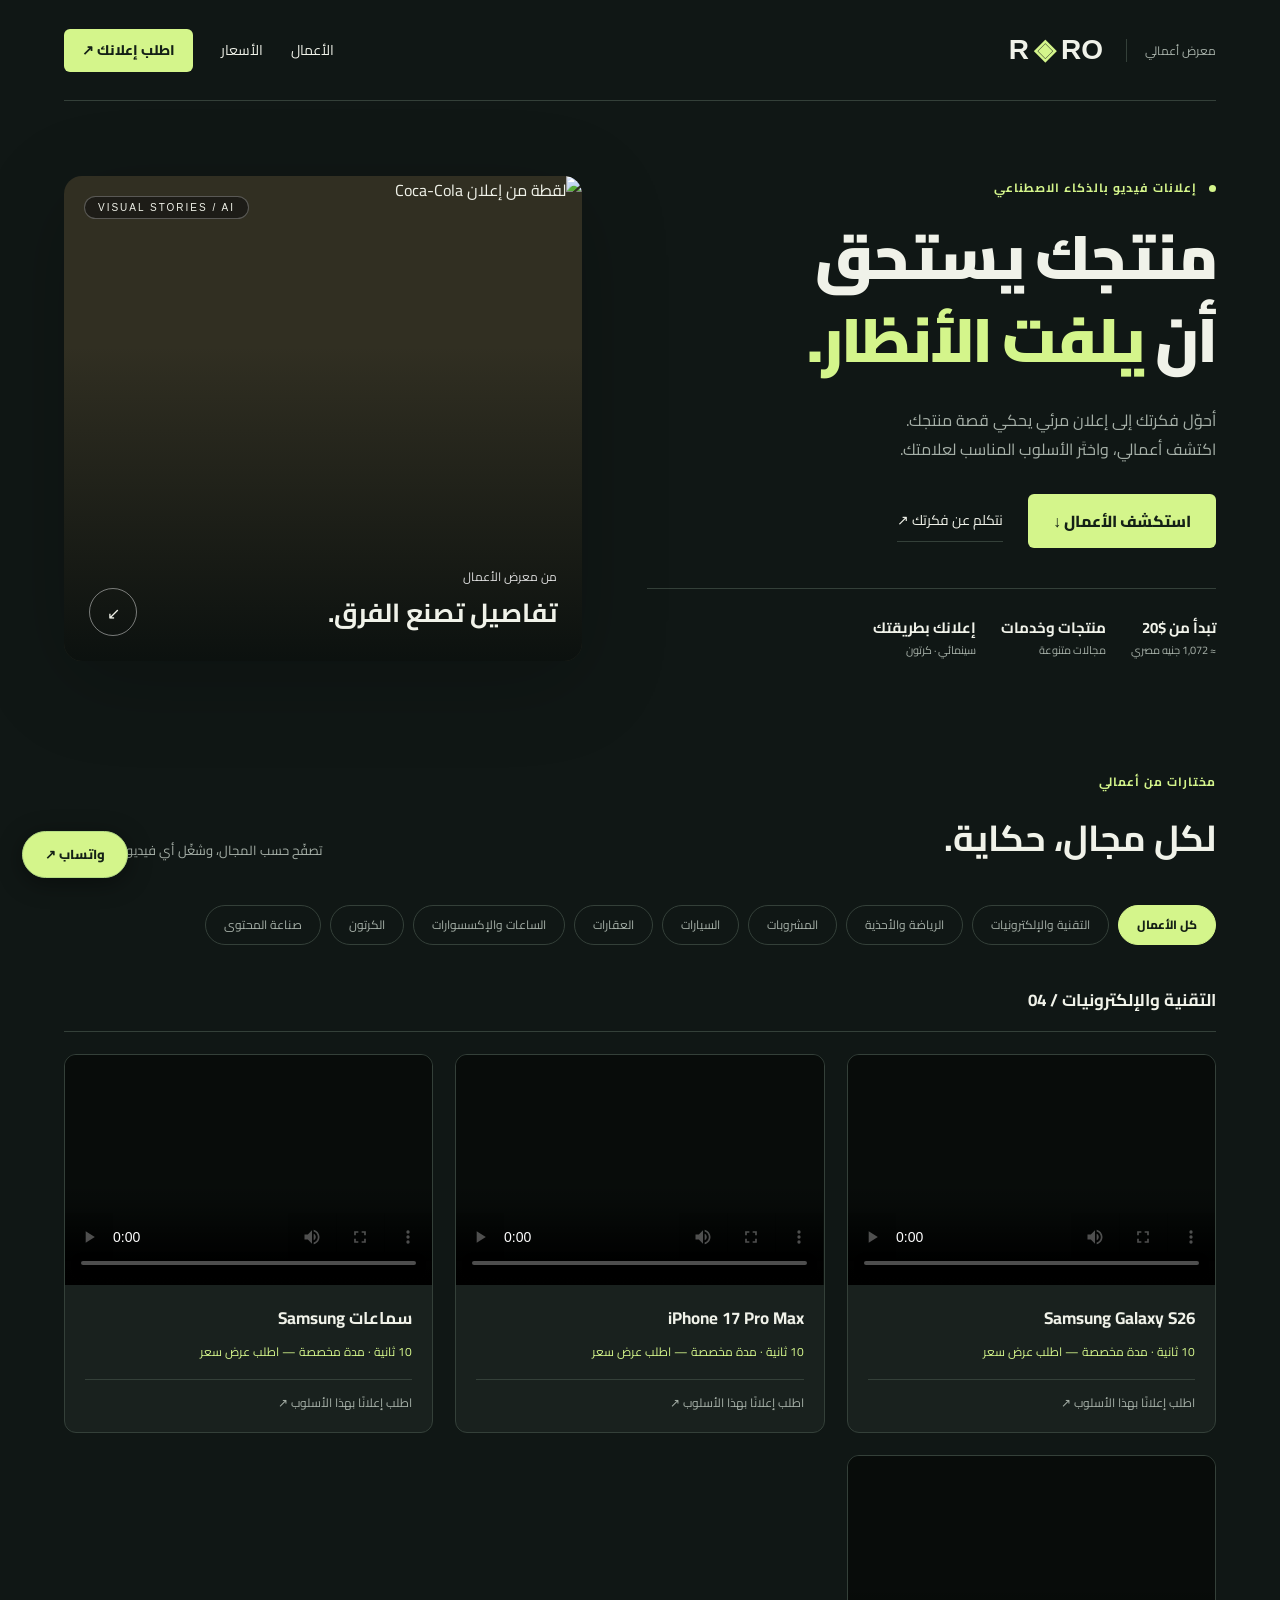
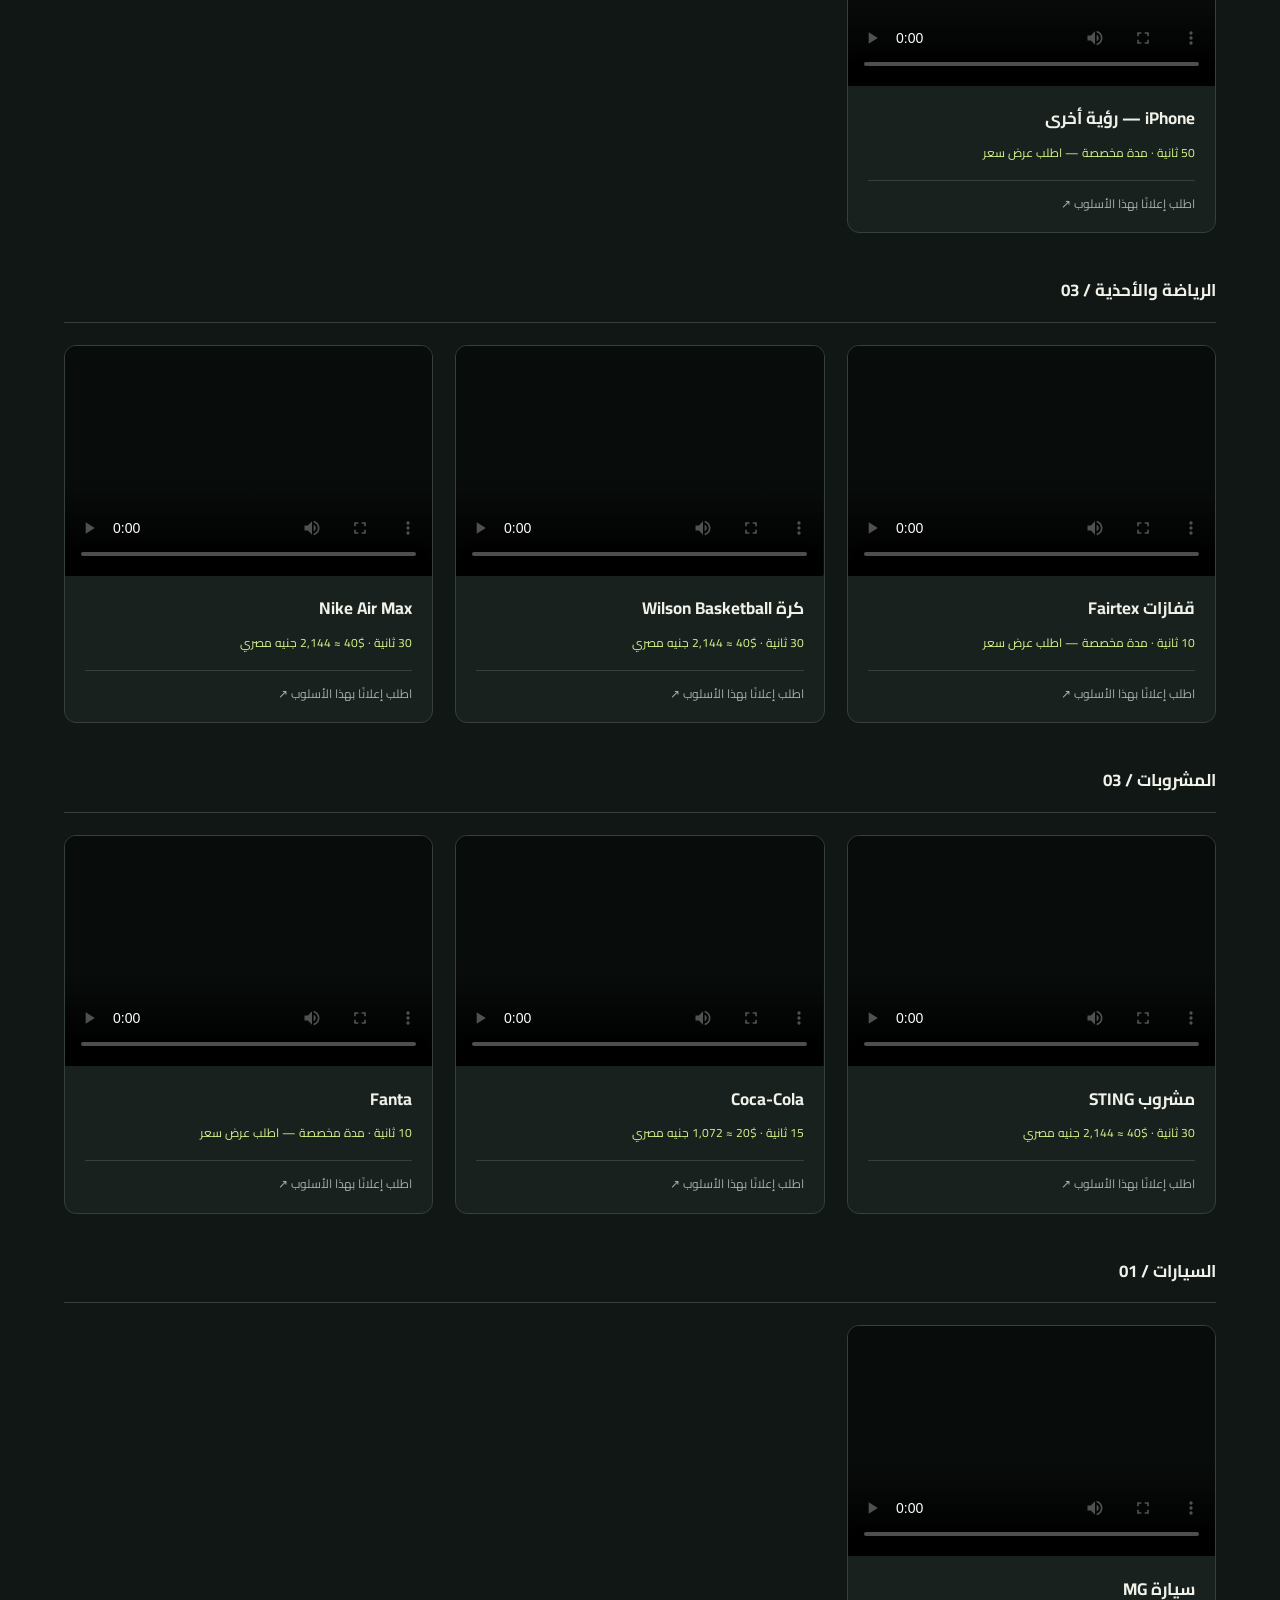
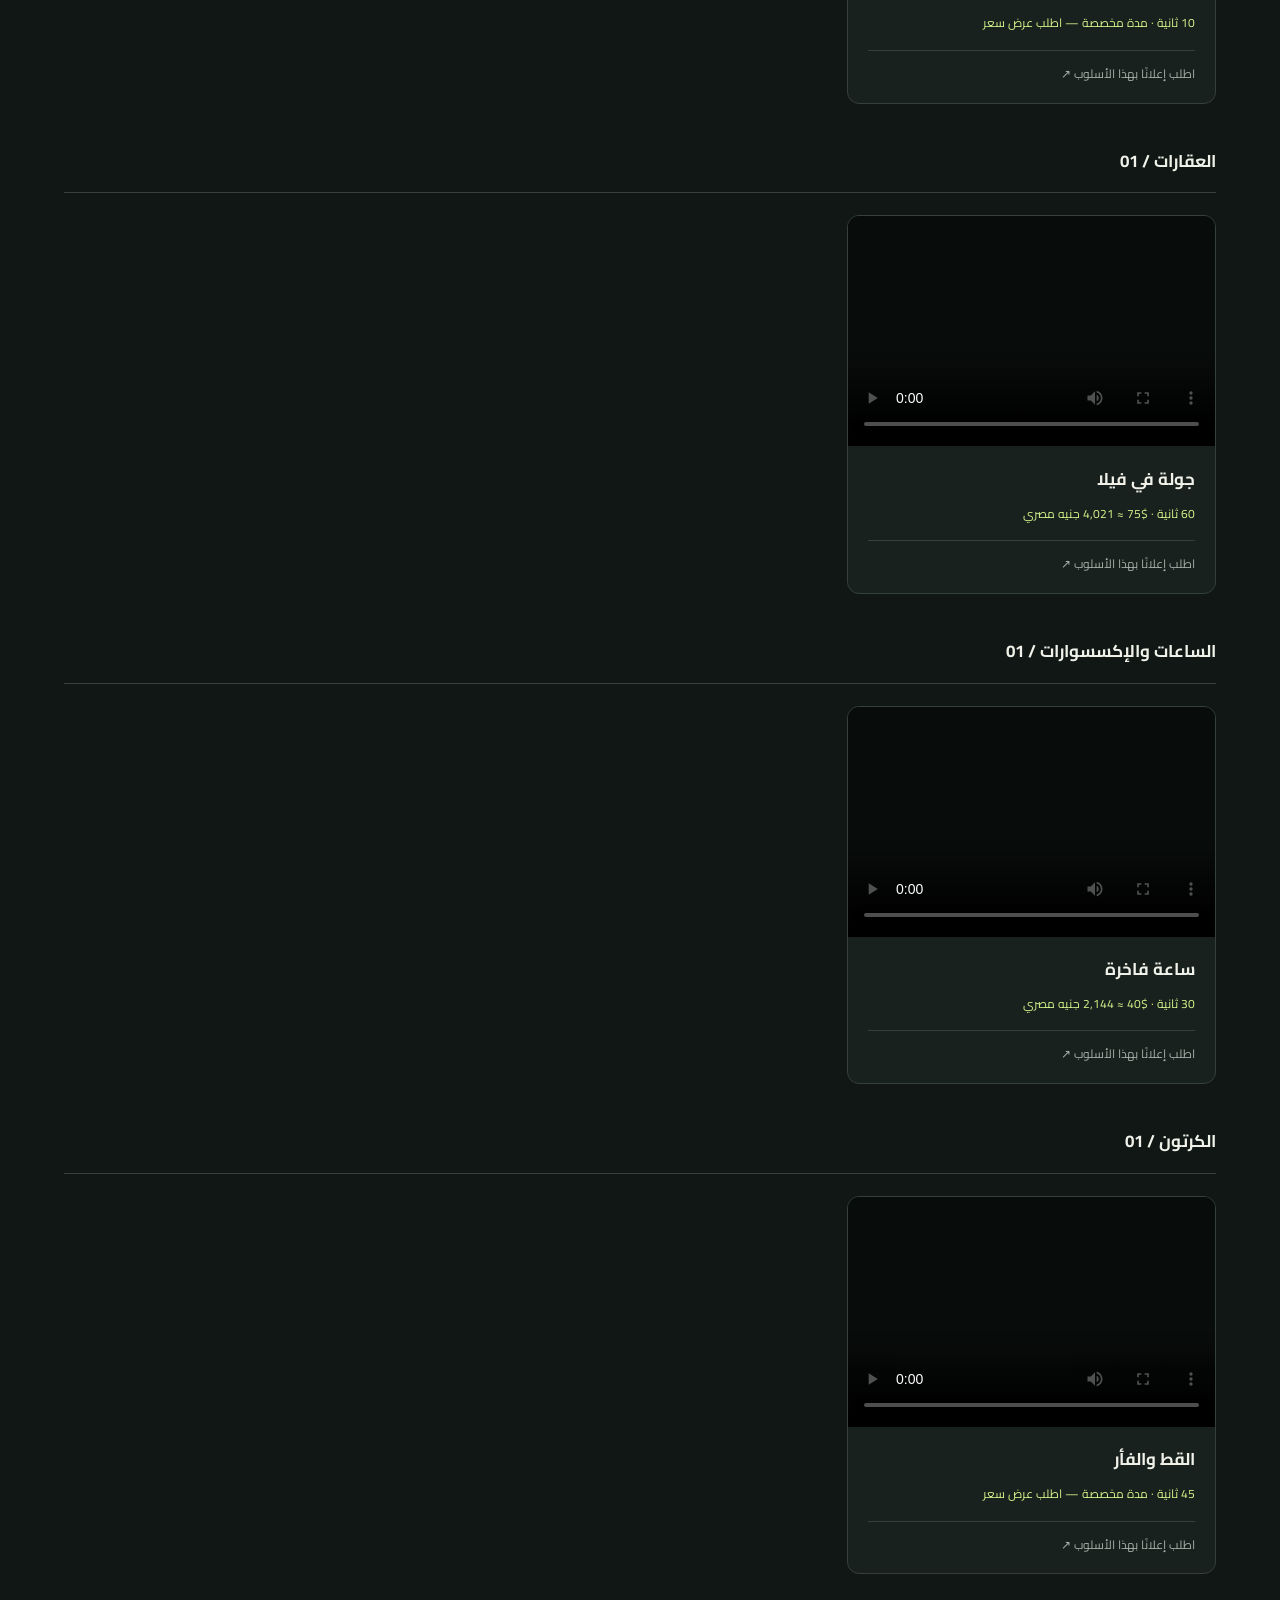
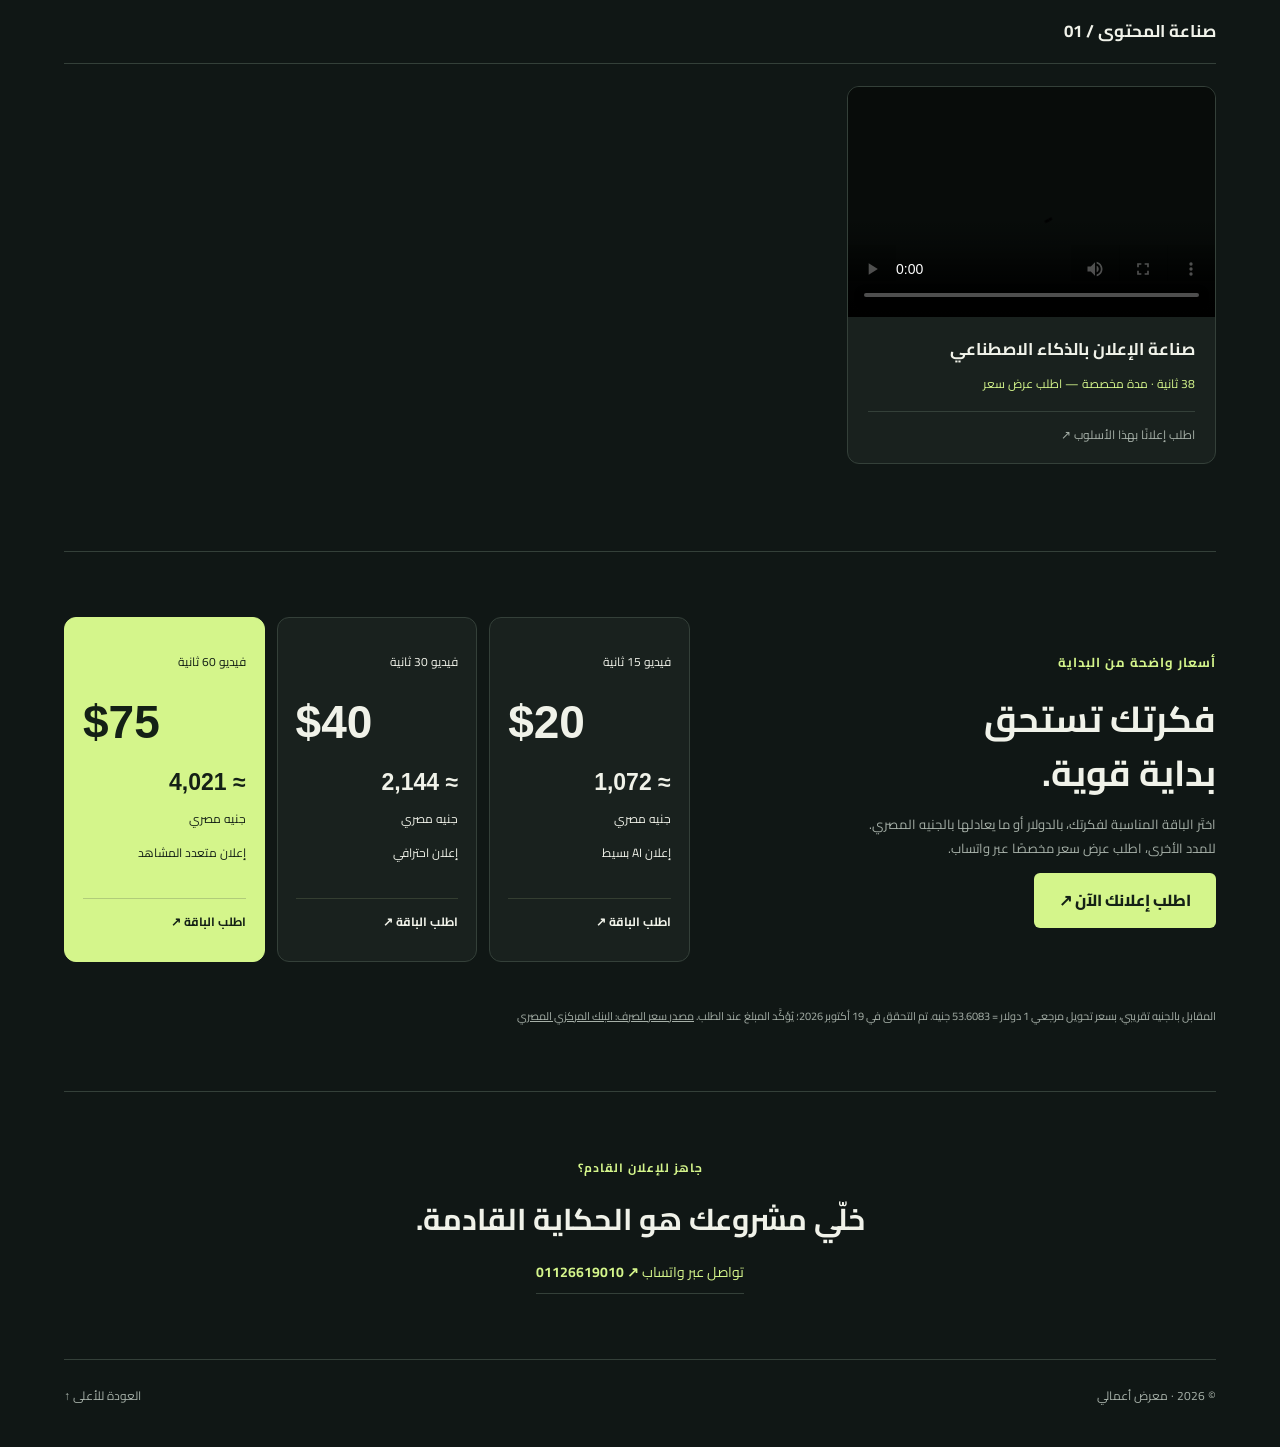
==== commit d2f6c9ff: "Update video packages to USD 20/40/75 with approximate EGP equivalents" ====
--- a/docs/index.html
+++ b/docs/index.html
@@ -1,7 +1,7 @@
 <!doctype html>
-<html lang="ar" dir="rtl"><head><meta charset="utf-8"><meta name="viewport" content="width=device-width,initial-scale=1"><meta name="theme-color" content="#101715"><meta name="description" content="معرض إعلانات فيديو بالذكاء الاصطناعي للمنتجات والخدمات. شاهد الأعمال واطلب إعلانك مباشرة عبر واتساب. سعر الدقيقة 300 جنيه مصري."><title>معرض أعمالي | إعلانات تصنع الانطباع</title><link rel="stylesheet" href="style.css?v=2"></head><body>
+<html lang="ar" dir="rtl"><head><meta charset="utf-8"><meta name="viewport" content="width=device-width,initial-scale=1"><meta name="theme-color" content="#101715"><meta name="description" content="معرض إعلانات فيديو بالذكاء الاصطناعي للمنتجات والخدمات. شاهد الأعمال واطلب إعلانك مباشرة عبر واتساب. باقات 15 ثانية بـ20 دولارًا، 30 ثانية بـ40 دولارًا، و60 ثانية بـ75 دولارًا، مع عرض المقابل التقريبي بالجنيه المصري."><title>معرض أعمالي | إعلانات تصنع الانطباع</title><link rel="stylesheet" href="style.css?v=3"></head><body>
 <header class="nav wrap"><a class="brand" href="#">R<span>◈</span>RO <small>معرض أعمالي</small></a><nav aria-label="التنقل الرئيسي"><a href="#portfolio">الأعمال</a><a href="#pricing">الأسعار</a><a class="button small wa" href="https://wa.me/201126619010" target="_blank" rel="noopener">اطلب إعلانك ↗</a></nav></header>
-<main><section class="hero wrap"><div><p class="eyebrow"><span></span> إعلانات فيديو بالذكاء الاصطناعي</p><h1>منتجك يستحق<br>أن <em>يلفت الأنظار.</em></h1><p class="intro">أحوّل فكرتك إلى إعلان مرئي يحكي قصة منتجك.<br>اكتشف أعمالي، واختَر الأسلوب المناسب لعلامتك.</p><div class="actions"><a class="button" href="#portfolio">استكشف الأعمال ↓</a><a class="textlink wa" href="https://wa.me/201126619010" target="_blank" rel="noopener">نتكلم عن فكرتك ↗</a></div><div class="hero-facts"><span><b>300 ج.م</b> للدقيقة الواحدة</span><span><b>منتجات وخدمات</b> مجالات متنوعة</span><span><b>إعلانك بطريقتك</b> سينمائي · كرتون</span></div></div><a class="hero-art" href="#portfolio" aria-label="استكشف إعلانات المشروبات"><img src="https://res.cloudinary.com/vkt86vme/video/upload/c_crop,g_north,w_1.0,h_0.92/so_0,w_1000,q_auto/v1789237537/Coca-Cola_Commercial_web.jpg" alt="لقطة من إعلان Coca-Cola" fetchpriority="high"><div class="art-caption"><span>من معرض الأعمال</span><strong>تفاصيل تصنع الفرق.</strong><span class="play">↙</span></div><div class="art-label">VISUAL STORIES / AI</div></a></section>
-<section id="portfolio" class="wrap portfolio"><div class="section-head"><div><p class="eyebrow">مختارات من أعمالي</p><h2>لكل مجال، حكاية.</h2></div><p>تصفّح حسب المجال، وشغّل أي فيديو لمشاهدته.</p></div><div class="filters" role="group" aria-label="تصفية الأعمال حسب المجال"></div><div id="work-groups"></div><noscript>يرجى تفعيل JavaScript لعرض الفيديوهات. سعر الدقيقة 300 جنيه مصري. للطلب: 01126619010.</noscript></section>
-<section id="pricing" class="wrap pricing"><div><p class="eyebrow">أسعار واضحة من البداية</p><h2>فكرتك تستحق<br>بداية قوية.</h2><p>السعر يُحسب حسب مدة الإعلان، بمعدل 5 جنيهات للثانية.<br>أرسل تفاصيل منتجك والمدة المطلوبة على واتساب.</p><a class="button wa" href="https://wa.me/201126619010" target="_blank" rel="noopener">اطلب إعلانك الآن ↗</a></div><div class="price-options"><div><span>إعلان سريع</span><h3>15 <small>ثانية</small></h3><strong>75 <small>جنيه مصري</small></strong></div><div><span>إعلان قصير</span><h3>30 <small>ثانية</small></h3><strong>150 <small>جنيه مصري</small></strong></div><div class="featured"><span>دقيقة كاملة</span><h3>60 <small>ثانية</small></h3><strong>300 <small>جنيه مصري</small></strong></div></div></section>
-<section class="wrap contact"><p class="eyebrow">جاهز للإعلان القادم؟</p><h2>خلّي مشروعك هو الحكاية القادمة.</h2><a class="textlink wa" href="https://wa.me/201126619010" target="_blank" rel="noopener">تواصل عبر واتساب <b dir="ltr">01126619010 ↗</b></a></section></main><footer class="wrap"><span>© 2026 · معرض أعمالي</span><a href="#">العودة للأعلى ↑</a></footer><a class="floating wa" href="https://wa.me/201126619010" target="_blank" rel="noopener" aria-label="طلب الخدمة عبر واتساب">واتساب ↗</a><script src="script.js?v=2"></script></body></html>+<main><section class="hero wrap"><div><p class="eyebrow"><span></span> إعلانات فيديو بالذكاء الاصطناعي</p><h1>منتجك يستحق<br>أن <em>يلفت الأنظار.</em></h1><p class="intro">أحوّل فكرتك إلى إعلان مرئي يحكي قصة منتجك.<br>اكتشف أعمالي، واختَر الأسلوب المناسب لعلامتك.</p><div class="actions"><a class="button" href="#portfolio">استكشف الأعمال ↓</a><a class="textlink wa" href="https://wa.me/201126619010" target="_blank" rel="noopener">نتكلم عن فكرتك ↗</a></div><div class="hero-facts"><span><b>تبدأ من $20</b> ≈ 1,072 جنيه مصري</span><span><b>منتجات وخدمات</b> مجالات متنوعة</span><span><b>إعلانك بطريقتك</b> سينمائي · كرتون</span></div></div><a class="hero-art" href="#portfolio" aria-label="استكشف إعلانات المشروبات"><img src="https://res.cloudinary.com/vkt86vme/video/upload/c_crop,g_north,w_1.0,h_0.92/so_0,w_1000,q_auto/v1789237537/Coca-Cola_Commercial_web.jpg" alt="لقطة من إعلان Coca-Cola" fetchpriority="high"><div class="art-caption"><span>من معرض الأعمال</span><strong>تفاصيل تصنع الفرق.</strong><span class="play">↙</span></div><div class="art-label">VISUAL STORIES / AI</div></a></section>
+<section id="portfolio" class="wrap portfolio"><div class="section-head"><div><p class="eyebrow">مختارات من أعمالي</p><h2>لكل مجال، حكاية.</h2></div><p>تصفّح حسب المجال، وشغّل أي فيديو لمشاهدته.</p></div><div class="filters" role="group" aria-label="تصفية الأعمال حسب المجال"></div><div id="work-groups"></div><noscript>يرجى تفعيل JavaScript لعرض الفيديوهات. باقات 15 ثانية بـ20 دولارًا، 30 ثانية بـ40 دولارًا، و60 ثانية بـ75 دولارًا، مع عرض المقابل التقريبي بالجنيه المصري. للطلب: 01126619010.</noscript></section>
+<section id="pricing" class="wrap pricing"><div><p class="eyebrow">أسعار واضحة من البداية</p><h2>فكرتك تستحق<br>بداية قوية.</h2><p>اختَر الباقة المناسبة لفكرتك، بالدولار أو ما يعادلها بالجنيه المصري.<br>للمدد الأخرى، اطلب عرض سعر مخصصًا عبر واتساب.</p><a class="button wa" href="https://wa.me/201126619010" target="_blank" rel="noopener">اطلب إعلانك الآن ↗</a></div><div class="price-options"><div><span>فيديو 15 ثانية</span><h3 dir="ltr">$20</h3><strong class="egp-price">≈ 1,072<small>جنيه مصري</small></strong><p class="package-description">إعلان AI بسيط</p><a class="package-order" data-package="15" href="https://wa.me/201126619010" target="_blank" rel="noopener">اطلب الباقة ↗</a></div><div><span>فيديو 30 ثانية</span><h3 dir="ltr">$40</h3><strong class="egp-price">≈ 2,144<small>جنيه مصري</small></strong><p class="package-description">إعلان احترافي</p><a class="package-order" data-package="30" href="https://wa.me/201126619010" target="_blank" rel="noopener">اطلب الباقة ↗</a></div><div class="featured"><span>فيديو 60 ثانية</span><h3 dir="ltr">$75</h3><strong class="egp-price">≈ 4,021<small>جنيه مصري</small></strong><p class="package-description">إعلان متعدد المشاهد</p><a class="package-order" data-package="60" href="https://wa.me/201126619010" target="_blank" rel="noopener">اطلب الباقة ↗</a></div></div><p class="exchange-note">المقابل بالجنيه تقريبي، بسعر تحويل مرجعي 1 دولار = 53.6083 جنيه. تم التحقق في 19 أكتوبر 2026؛ يُؤكَّد المبلغ عند الطلب. <a href="https://www.cbe.org.eg/" target="_blank" rel="noopener">مصدر سعر الصرف: البنك المركزي المصري</a></p></section>
+<section class="wrap contact"><p class="eyebrow">جاهز للإعلان القادم؟</p><h2>خلّي مشروعك هو الحكاية القادمة.</h2><a class="textlink wa" href="https://wa.me/201126619010" target="_blank" rel="noopener">تواصل عبر واتساب <b dir="ltr">01126619010 ↗</b></a></section></main><footer class="wrap"><span>© 2026 · معرض أعمالي</span><a href="#">العودة للأعلى ↑</a></footer><a class="floating wa" href="https://wa.me/201126619010" target="_blank" rel="noopener" aria-label="طلب الخدمة عبر واتساب">واتساب ↗</a><script src="script.js?v=3"></script></body></html>
--- a/docs/style.css
+++ b/docs/style.css
@@ -1,2 +1,4 @@
 @import url('https://fonts.googleapis.com/css2?family=Cairo:wght@400;500;600;700;800;900&display=swap');
 :root{--bg:#101715;--panel:#19211e;--line:#344039;--text:#f0f2e9;--muted:#a6b0a8;--lime:#d4f58b}*{box-sizing:border-box}html{scroll-behavior:smooth;scroll-padding-top:30px}body{margin:0;background:var(--bg);color:var(--text);font-family:Cairo,Arial,sans-serif;line-height:1.8}a{color:inherit;text-decoration:none}button{font:inherit}.wrap{width:min(1240px,90%);margin:auto}.nav{display:flex;justify-content:space-between;align-items:center;padding:25px 0;border-bottom:1px solid var(--line)}.brand{font-family:Arial,sans-serif;font-size:28px;font-weight:900;direction:ltr;display:flex;align-items:center;gap:5px}.brand span{color:var(--lime)}.brand small{font:12px Cairo,Arial;margin-left:18px;color:var(--muted);border-left:1px solid var(--line);padding-left:18px}.nav nav{display:flex;gap:28px;align-items:center;font-size:14px}.button{display:inline-flex;align-items:center;justify-content:center;background:var(--lime);color:#142016;padding:13px 25px;border-radius:6px;font-weight:800;transition:transform .2s}.button:hover{transform:translateY(-3px)}.button.small{padding:9px 18px}.hero{padding-block:75px 65px;display:grid;grid-template-columns:1.1fr 1fr;gap:65px;align-items:center}.eyebrow{font-size:12px;letter-spacing:1px;color:var(--lime);font-weight:700;margin:0 0 18px}.eyebrow span{display:inline-block;width:7px;height:7px;background:var(--lime);border-radius:50%;margin-left:8px}h1{font-size:clamp(40px,4.8vw,68px);line-height:1.35;letter-spacing:-2px;margin:0 0 24px;font-weight:900}h1 em{font-style:normal;color:var(--lime)}.intro{color:var(--muted);font-size:16px}.actions{display:flex;gap:25px;align-items:center;margin:30px 0}.textlink{font-size:14px;border-bottom:1px solid var(--line);padding-block:8px}.hero-facts{display:flex;gap:25px;border-top:1px solid var(--line);padding-top:25px;margin-top:40px}.hero-facts span{font-size:11px;color:var(--muted)}.hero-facts b{display:block;color:var(--text);font-size:15px}.hero-art{height:485px;border-radius:18px;overflow:hidden;position:relative;background:#312f22;box-shadow:0 20px 90px #0003}.hero-art img{width:100%;height:100%;object-fit:cover}.hero-art:after{content:'';position:absolute;inset:0;background:linear-gradient(0deg,#080e0de8,transparent 65%)}.art-caption{position:absolute;bottom:25px;right:25px;left:25px;z-index:1}.art-caption>span:first-child{font-size:12px;color:#ddd}.art-caption strong{display:block;font-size:26px}.play{position:absolute;left:0;bottom:0;border:1px solid #ffffff70;border-radius:50%;width:48px;height:48px;text-align:center;line-height:48px}.art-label{position:absolute;top:20px;left:20px;background:#1119;border:1px solid #fff4;border-radius:30px;padding:5px 13px;font:10px Arial;letter-spacing:2px}.portfolio{padding-block:45px}.section-head{display:flex;align-items:end;justify-content:space-between;gap:25px}.section-head p:last-child{color:var(--muted);font-size:13px}h2{font-size:36px;line-height:1.5;margin:0 0 10px}.filters{display:flex;gap:9px;flex-wrap:wrap;margin:30px 0 40px}.filters button{border:1px solid var(--line);background:transparent;color:var(--muted);border-radius:30px;padding:8px 18px;cursor:pointer;font-size:12px}.filters button[aria-pressed=true]{background:var(--lime);border-color:var(--lime);color:#152016;font-weight:800}.work-section{margin-bottom:42px}.category-title{font-size:17px;border-bottom:1px solid var(--line);padding-bottom:16px;margin-bottom:22px}.grid{display:grid;grid-template-columns:repeat(3,1fr);gap:22px}.card{border:1px solid var(--line);border-radius:12px;overflow:hidden;background:var(--panel)}.card video{display:block;width:100%;aspect-ratio:16/10;object-fit:contain;background:#080c0a}.card-info{padding:18px 20px}h4{margin:0;font-size:17px}.work-price{font-size:12px;color:var(--lime);min-height:22px;margin:8px 0 15px}.order{font-size:12px;border-top:1px solid var(--line);padding-top:12px;display:block;color:var(--muted)}.order:hover{color:var(--lime)}.pricing{display:grid;grid-template-columns:1fr 1.3fr;gap:45px;border-top:1px solid var(--line);padding-block:65px;align-items:center}.pricing p{font-size:13px;color:var(--muted)}.pricing .eyebrow{color:var(--lime)}.price-options{display:grid;grid-template-columns:repeat(3,1fr);gap:12px}.price-options>div{padding:28px 18px;border:1px solid var(--line);border-radius:12px;background:var(--panel)}.price-options span{font-size:12px}.price-options h3{font:700 46px Arial;margin-block:30px}.price-options small{display:block;font:12px Cairo,Arial;margin-top:8px}.price-options strong{font:700 30px Arial}.price-options .featured{background:var(--lime);color:#142016;border-color:var(--lime)}.contact{text-align:center;padding-block:65px;border-top:1px solid var(--line)}.contact h2{font-size:30px}.contact .textlink{display:inline-block;color:var(--lime)}footer{display:flex;justify-content:space-between;padding-block:25px 40px;border-top:1px solid var(--line);color:var(--muted);font-size:12px}.floating{position:fixed;bottom:22px;left:22px;border:1px solid #b5dc83;background:var(--lime);color:#142016;padding:11px 22px;border-radius:40px;font-size:13px;font-weight:800;z-index:5;box-shadow:0 5px 25px #0006}:focus-visible{outline:3px solid var(--lime);outline-offset:5px}[hidden]{display:none!important}@media(max-width:950px){.hero{gap:30px}.hero-art{height:420px}.grid{grid-template-columns:repeat(2,1fr)}.pricing{grid-template-columns:1fr}.hero-facts{gap:15px}.brand small{display:none}}@media(max-width:600px){.nav{padding-block:18px}.nav nav{gap:14px;font-size:12px}.nav .small{padding:8px 12px}.brand{font-size:23px}.hero{grid-template-columns:1fr;padding-top:40px;gap:32px}h1{font-size:45px}.hero-art{height:330px}.hero-facts{justify-content:space-between}.actions{gap:18px}.section-head{display:block}h2{font-size:29px}.grid{grid-template-columns:1fr}.filters{gap:7px}.filters button{padding:7px 12px}.price-options{gap:7px}.price-options>div{padding:20px 12px}.price-options h3{font-size:34px}.price-options strong{font-size:27px}.contact h2{font-size:25px}.floating{bottom:14px;left:14px}.pricing{padding-block:45px}}@media(prefers-reduced-motion:reduce){html{scroll-behavior:auto}.button{transition:none}}
+
+.price-options .egp-price{font-size:23px}.price-options .package-description{color:inherit;font-size:12px;min-height:44px}.package-order{display:block;border-top:1px solid #6b785855;padding-top:12px;font-size:12px;font-weight:700}.exchange-note{grid-column:1/-1;margin:0!important;font-size:11px!important}.exchange-note a{text-decoration:underline}.price-options h3{margin-block:20px}.work-price{line-height:1.9}
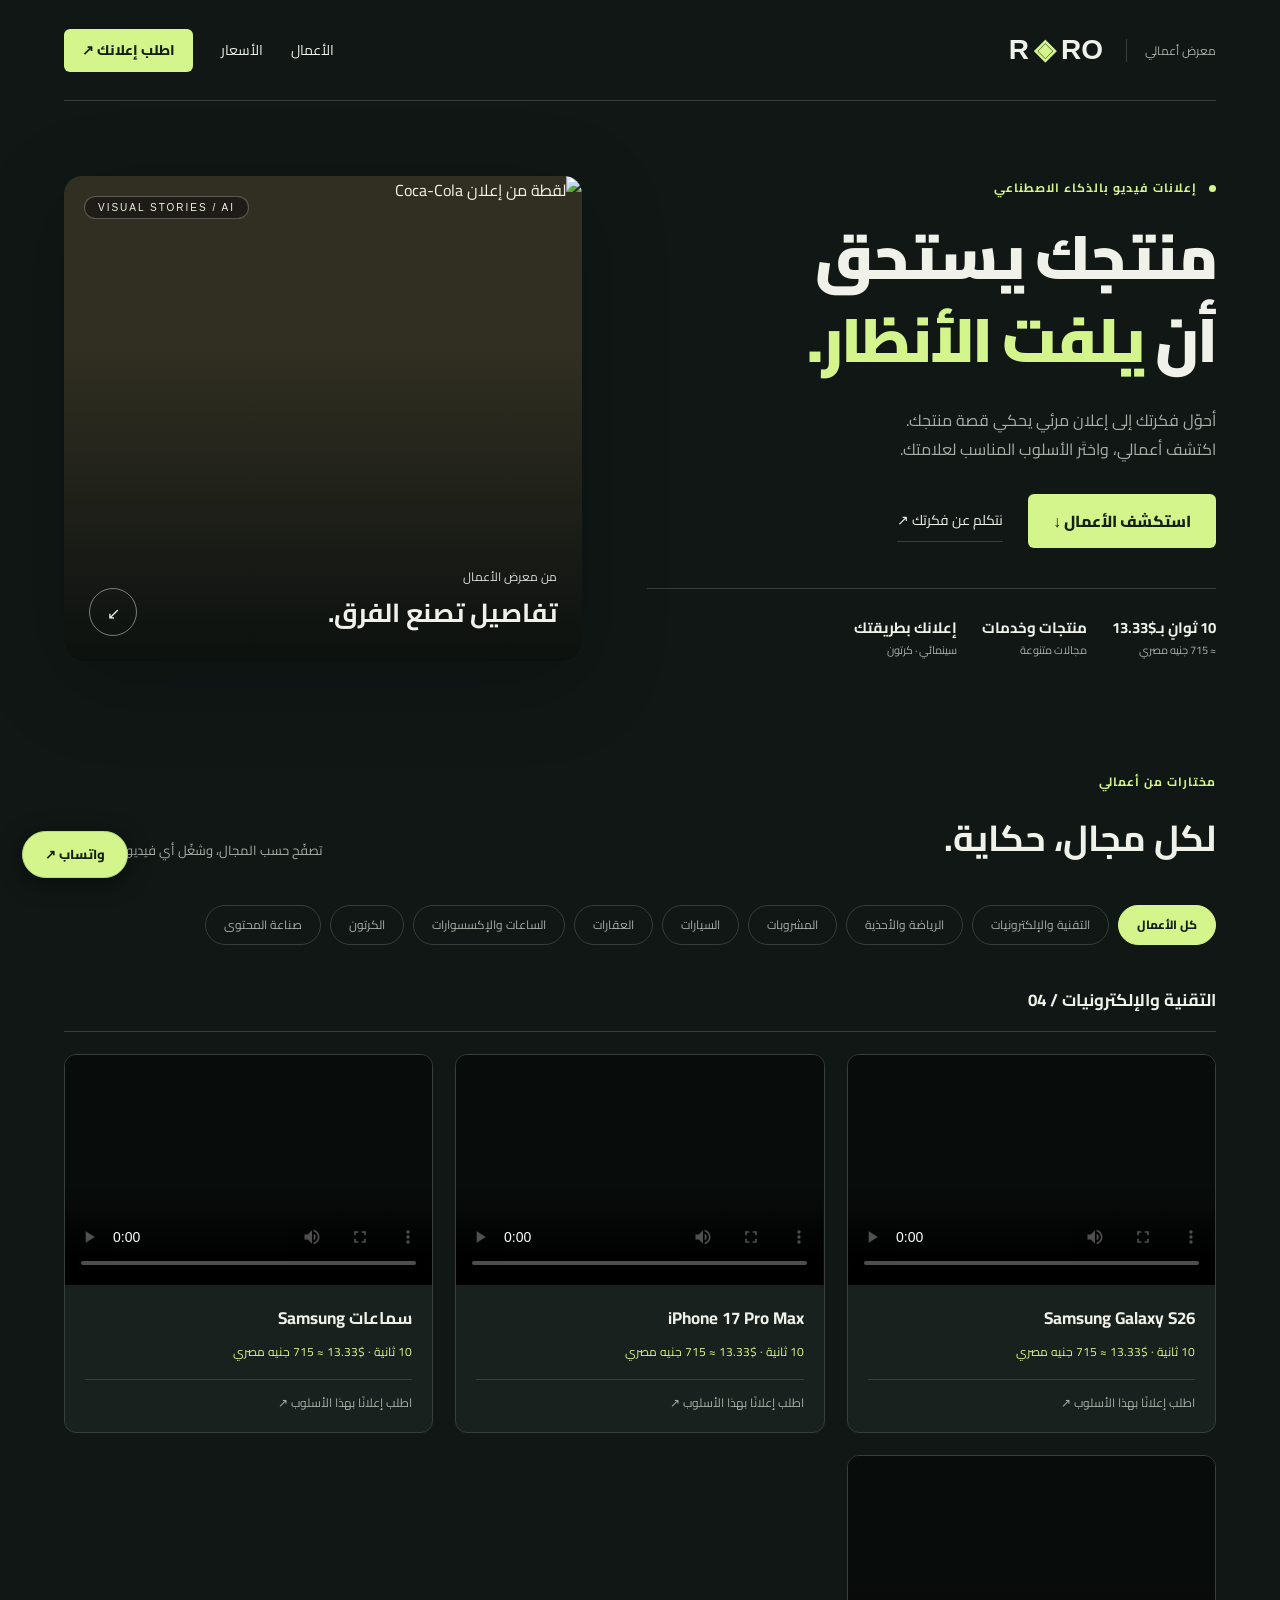
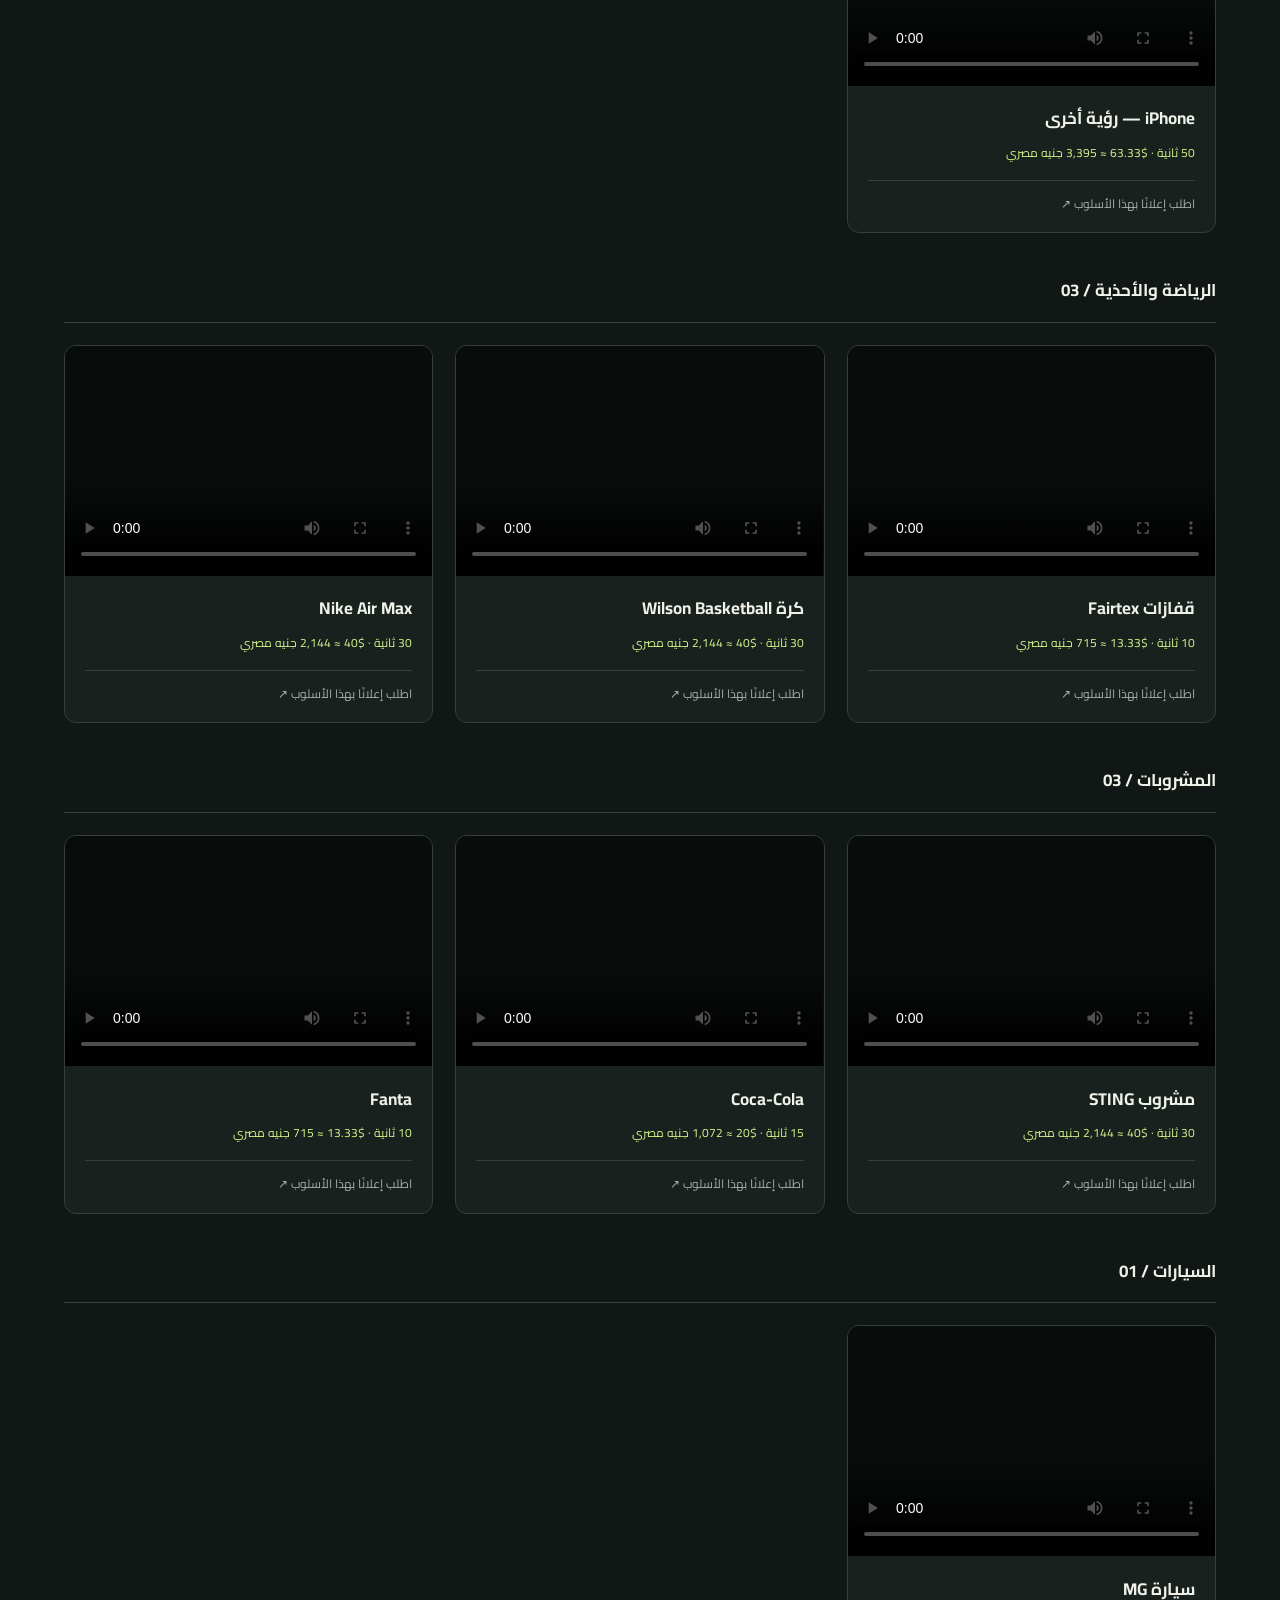
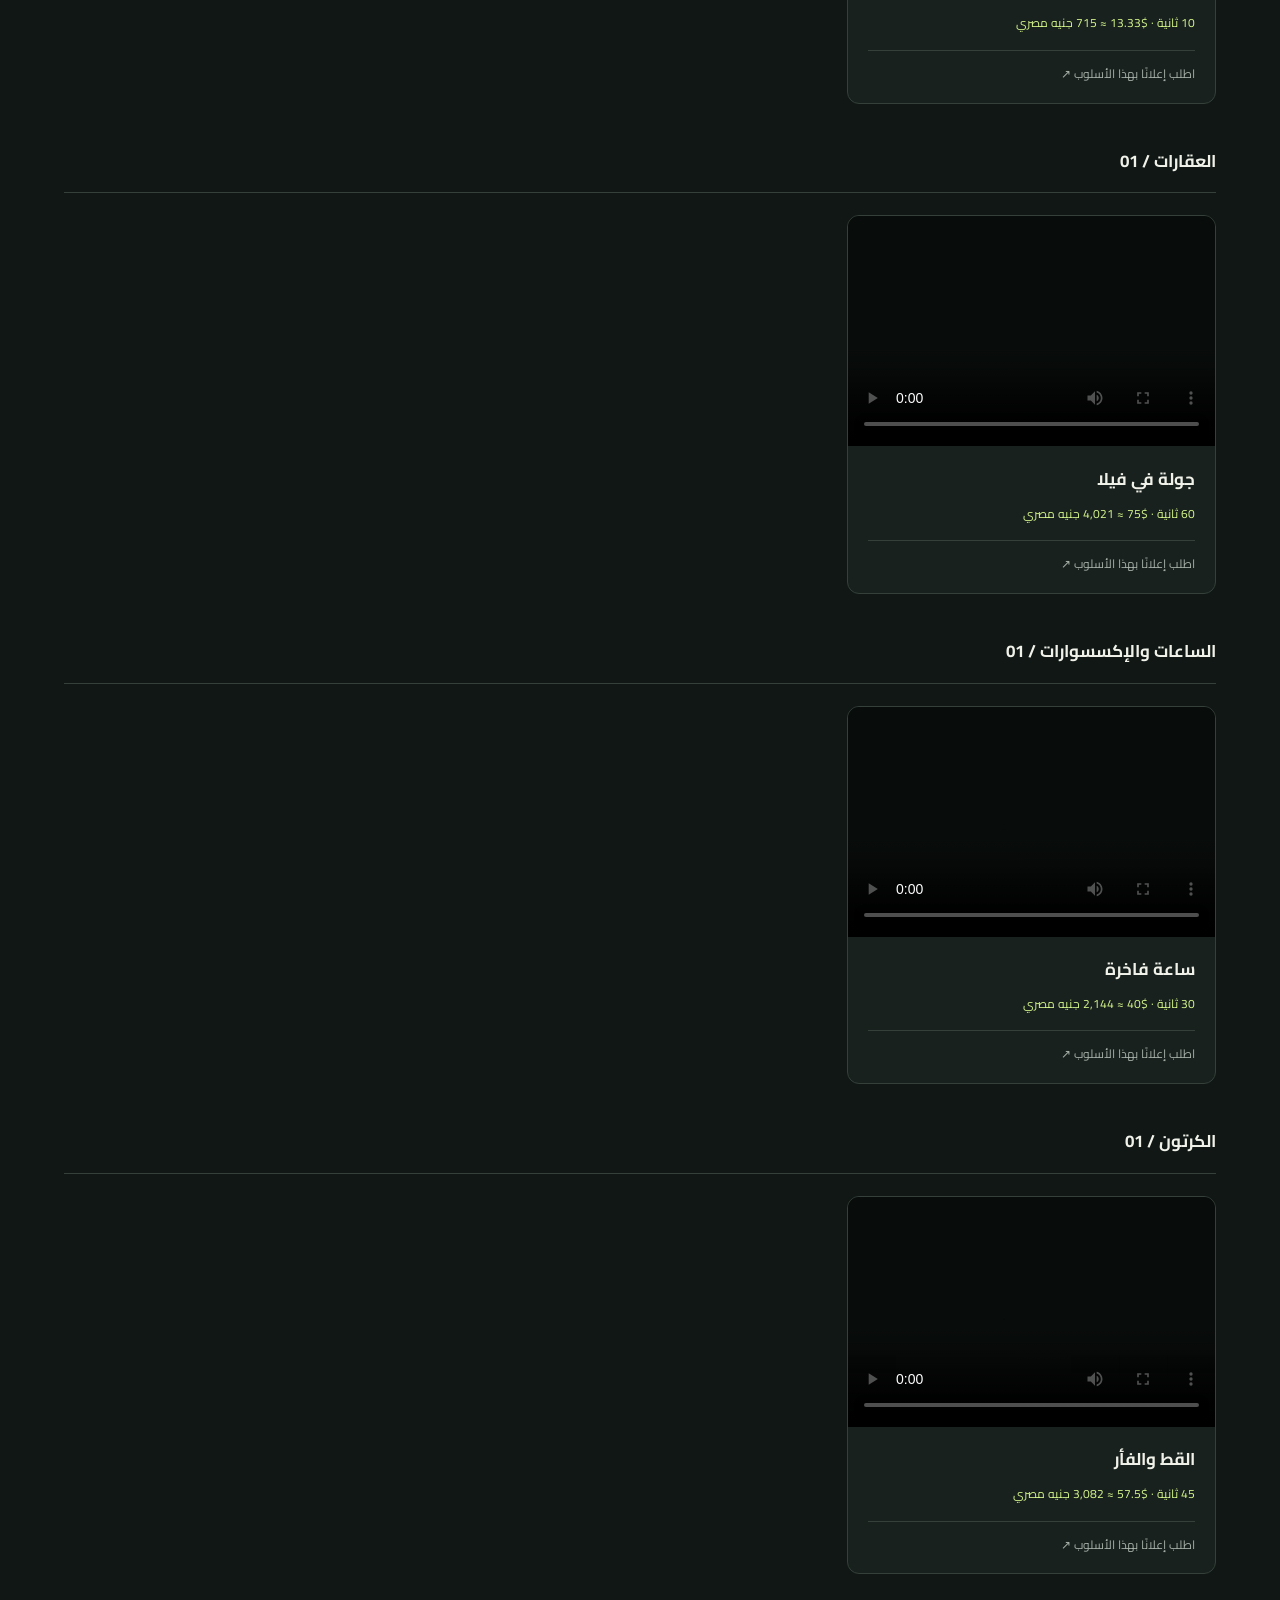
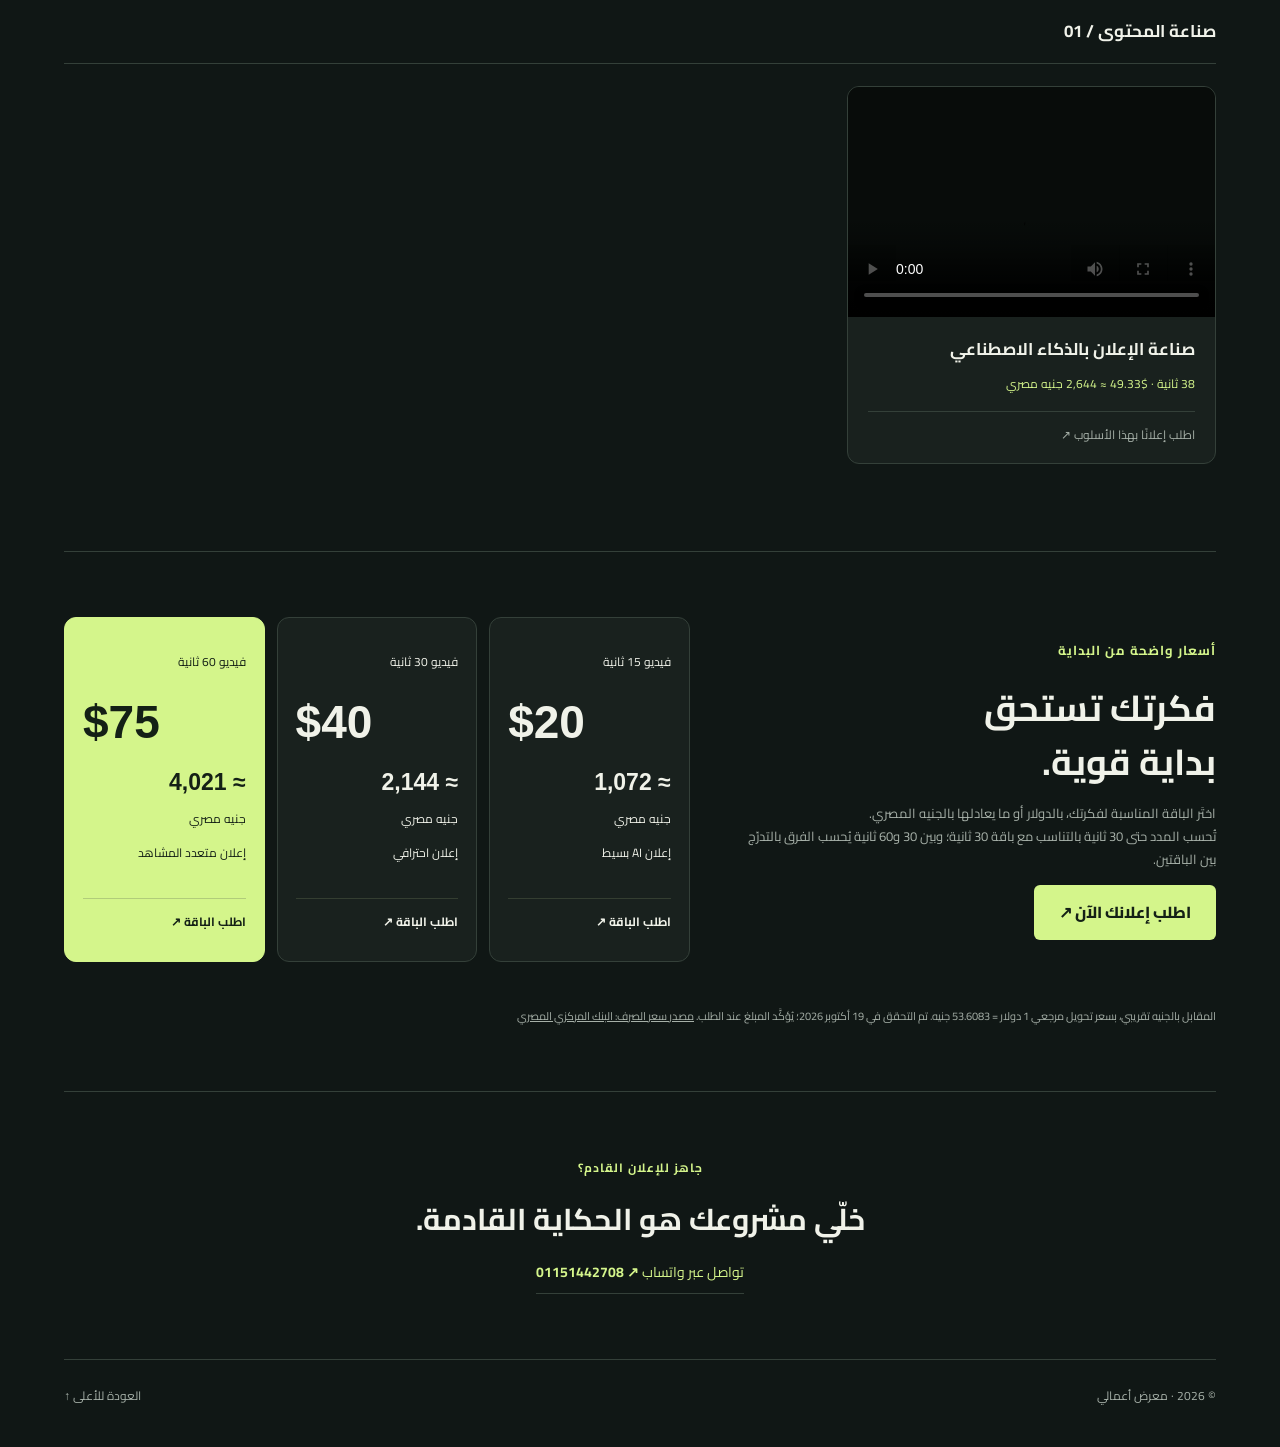
==== commit a59f7420: "Price every portfolio duration in USD and EGP and update WhatsApp contact" ====
--- a/docs/index.html
+++ b/docs/index.html
@@ -1,7 +1,7 @@
 <!doctype html>
-<html lang="ar" dir="rtl"><head><meta charset="utf-8"><meta name="viewport" content="width=device-width,initial-scale=1"><meta name="theme-color" content="#101715"><meta name="description" content="معرض إعلانات فيديو بالذكاء الاصطناعي للمنتجات والخدمات. شاهد الأعمال واطلب إعلانك مباشرة عبر واتساب. باقات 15 ثانية بـ20 دولارًا، 30 ثانية بـ40 دولارًا، و60 ثانية بـ75 دولارًا، مع عرض المقابل التقريبي بالجنيه المصري."><title>معرض أعمالي | إعلانات تصنع الانطباع</title><link rel="stylesheet" href="style.css?v=3"></head><body>
-<header class="nav wrap"><a class="brand" href="#">R<span>◈</span>RO <small>معرض أعمالي</small></a><nav aria-label="التنقل الرئيسي"><a href="#portfolio">الأعمال</a><a href="#pricing">الأسعار</a><a class="button small wa" href="https://wa.me/201126619010" target="_blank" rel="noopener">اطلب إعلانك ↗</a></nav></header>
-<main><section class="hero wrap"><div><p class="eyebrow"><span></span> إعلانات فيديو بالذكاء الاصطناعي</p><h1>منتجك يستحق<br>أن <em>يلفت الأنظار.</em></h1><p class="intro">أحوّل فكرتك إلى إعلان مرئي يحكي قصة منتجك.<br>اكتشف أعمالي، واختَر الأسلوب المناسب لعلامتك.</p><div class="actions"><a class="button" href="#portfolio">استكشف الأعمال ↓</a><a class="textlink wa" href="https://wa.me/201126619010" target="_blank" rel="noopener">نتكلم عن فكرتك ↗</a></div><div class="hero-facts"><span><b>تبدأ من $20</b> ≈ 1,072 جنيه مصري</span><span><b>منتجات وخدمات</b> مجالات متنوعة</span><span><b>إعلانك بطريقتك</b> سينمائي · كرتون</span></div></div><a class="hero-art" href="#portfolio" aria-label="استكشف إعلانات المشروبات"><img src="https://res.cloudinary.com/vkt86vme/video/upload/c_crop,g_north,w_1.0,h_0.92/so_0,w_1000,q_auto/v1789237537/Coca-Cola_Commercial_web.jpg" alt="لقطة من إعلان Coca-Cola" fetchpriority="high"><div class="art-caption"><span>من معرض الأعمال</span><strong>تفاصيل تصنع الفرق.</strong><span class="play">↙</span></div><div class="art-label">VISUAL STORIES / AI</div></a></section>
-<section id="portfolio" class="wrap portfolio"><div class="section-head"><div><p class="eyebrow">مختارات من أعمالي</p><h2>لكل مجال، حكاية.</h2></div><p>تصفّح حسب المجال، وشغّل أي فيديو لمشاهدته.</p></div><div class="filters" role="group" aria-label="تصفية الأعمال حسب المجال"></div><div id="work-groups"></div><noscript>يرجى تفعيل JavaScript لعرض الفيديوهات. باقات 15 ثانية بـ20 دولارًا، 30 ثانية بـ40 دولارًا، و60 ثانية بـ75 دولارًا، مع عرض المقابل التقريبي بالجنيه المصري. للطلب: 01126619010.</noscript></section>
-<section id="pricing" class="wrap pricing"><div><p class="eyebrow">أسعار واضحة من البداية</p><h2>فكرتك تستحق<br>بداية قوية.</h2><p>اختَر الباقة المناسبة لفكرتك، بالدولار أو ما يعادلها بالجنيه المصري.<br>للمدد الأخرى، اطلب عرض سعر مخصصًا عبر واتساب.</p><a class="button wa" href="https://wa.me/201126619010" target="_blank" rel="noopener">اطلب إعلانك الآن ↗</a></div><div class="price-options"><div><span>فيديو 15 ثانية</span><h3 dir="ltr">$20</h3><strong class="egp-price">≈ 1,072<small>جنيه مصري</small></strong><p class="package-description">إعلان AI بسيط</p><a class="package-order" data-package="15" href="https://wa.me/201126619010" target="_blank" rel="noopener">اطلب الباقة ↗</a></div><div><span>فيديو 30 ثانية</span><h3 dir="ltr">$40</h3><strong class="egp-price">≈ 2,144<small>جنيه مصري</small></strong><p class="package-description">إعلان احترافي</p><a class="package-order" data-package="30" href="https://wa.me/201126619010" target="_blank" rel="noopener">اطلب الباقة ↗</a></div><div class="featured"><span>فيديو 60 ثانية</span><h3 dir="ltr">$75</h3><strong class="egp-price">≈ 4,021<small>جنيه مصري</small></strong><p class="package-description">إعلان متعدد المشاهد</p><a class="package-order" data-package="60" href="https://wa.me/201126619010" target="_blank" rel="noopener">اطلب الباقة ↗</a></div></div><p class="exchange-note">المقابل بالجنيه تقريبي، بسعر تحويل مرجعي 1 دولار = 53.6083 جنيه. تم التحقق في 19 أكتوبر 2026؛ يُؤكَّد المبلغ عند الطلب. <a href="https://www.cbe.org.eg/" target="_blank" rel="noopener">مصدر سعر الصرف: البنك المركزي المصري</a></p></section>
-<section class="wrap contact"><p class="eyebrow">جاهز للإعلان القادم؟</p><h2>خلّي مشروعك هو الحكاية القادمة.</h2><a class="textlink wa" href="https://wa.me/201126619010" target="_blank" rel="noopener">تواصل عبر واتساب <b dir="ltr">01126619010 ↗</b></a></section></main><footer class="wrap"><span>© 2026 · معرض أعمالي</span><a href="#">العودة للأعلى ↑</a></footer><a class="floating wa" href="https://wa.me/201126619010" target="_blank" rel="noopener" aria-label="طلب الخدمة عبر واتساب">واتساب ↗</a><script src="script.js?v=3"></script></body></html>+<html lang="ar" dir="rtl"><head><meta charset="utf-8"><meta name="viewport" content="width=device-width,initial-scale=1"><meta name="theme-color" content="#101715"><meta name="description" content="معرض إعلانات فيديو بالذكاء الاصطناعي للمنتجات والخدمات. شاهد الأعمال واطلب إعلانك مباشرة عبر واتساب. باقات 15 ثانية بـ20 دولارًا، 30 ثانية بـ40 دولارًا، و60 ثانية بـ75 دولارًا، مع عرض المقابل التقريبي بالجنيه المصري."><title>معرض أعمالي | إعلانات تصنع الانطباع</title><link rel="stylesheet" href="style.css?v=4"></head><body>
+<header class="nav wrap"><a class="brand" href="#">R<span>◈</span>RO <small>معرض أعمالي</small></a><nav aria-label="التنقل الرئيسي"><a href="#portfolio">الأعمال</a><a href="#pricing">الأسعار</a><a class="button small wa" href="https://wa.me/201151442708" target="_blank" rel="noopener">اطلب إعلانك ↗</a></nav></header>
+<main><section class="hero wrap"><div><p class="eyebrow"><span></span> إعلانات فيديو بالذكاء الاصطناعي</p><h1>منتجك يستحق<br>أن <em>يلفت الأنظار.</em></h1><p class="intro">أحوّل فكرتك إلى إعلان مرئي يحكي قصة منتجك.<br>اكتشف أعمالي، واختَر الأسلوب المناسب لعلامتك.</p><div class="actions"><a class="button" href="#portfolio">استكشف الأعمال ↓</a><a class="textlink wa" href="https://wa.me/201151442708" target="_blank" rel="noopener">نتكلم عن فكرتك ↗</a></div><div class="hero-facts"><span><b>10 ثوانٍ بـ$13.33</b> ≈ 715 جنيه مصري</span><span><b>منتجات وخدمات</b> مجالات متنوعة</span><span><b>إعلانك بطريقتك</b> سينمائي · كرتون</span></div></div><a class="hero-art" href="#portfolio" aria-label="استكشف إعلانات المشروبات"><img src="https://res.cloudinary.com/vkt86vme/video/upload/c_crop,g_north,w_1.0,h_0.92/so_0,w_1000,q_auto/v1789237537/Coca-Cola_Commercial_web.jpg" alt="لقطة من إعلان Coca-Cola" fetchpriority="high"><div class="art-caption"><span>من معرض الأعمال</span><strong>تفاصيل تصنع الفرق.</strong><span class="play">↙</span></div><div class="art-label">VISUAL STORIES / AI</div></a></section>
+<section id="portfolio" class="wrap portfolio"><div class="section-head"><div><p class="eyebrow">مختارات من أعمالي</p><h2>لكل مجال، حكاية.</h2></div><p>تصفّح حسب المجال، وشغّل أي فيديو لمشاهدته.</p></div><div class="filters" role="group" aria-label="تصفية الأعمال حسب المجال"></div><div id="work-groups"></div><noscript>يرجى تفعيل JavaScript لعرض الفيديوهات. باقات 15 ثانية بـ20 دولارًا، 30 ثانية بـ40 دولارًا، و60 ثانية بـ75 دولارًا، مع عرض المقابل التقريبي بالجنيه المصري. للطلب: 01151442708.</noscript></section>
+<section id="pricing" class="wrap pricing"><div><p class="eyebrow">أسعار واضحة من البداية</p><h2>فكرتك تستحق<br>بداية قوية.</h2><p>اختَر الباقة المناسبة لفكرتك، بالدولار أو ما يعادلها بالجنيه المصري.<br>تُحسب المدد حتى 30 ثانية بالتناسب مع باقة 30 ثانية؛ وبين 30 و60 ثانية يُحسب الفرق بالتدرّج بين الباقتين.</p><a class="button wa" href="https://wa.me/201151442708" target="_blank" rel="noopener">اطلب إعلانك الآن ↗</a></div><div class="price-options"><div><span>فيديو 15 ثانية</span><h3 dir="ltr">$20</h3><strong class="egp-price">≈ 1,072<small>جنيه مصري</small></strong><p class="package-description">إعلان AI بسيط</p><a class="package-order" data-package="15" href="https://wa.me/201151442708" target="_blank" rel="noopener">اطلب الباقة ↗</a></div><div><span>فيديو 30 ثانية</span><h3 dir="ltr">$40</h3><strong class="egp-price">≈ 2,144<small>جنيه مصري</small></strong><p class="package-description">إعلان احترافي</p><a class="package-order" data-package="30" href="https://wa.me/201151442708" target="_blank" rel="noopener">اطلب الباقة ↗</a></div><div class="featured"><span>فيديو 60 ثانية</span><h3 dir="ltr">$75</h3><strong class="egp-price">≈ 4,021<small>جنيه مصري</small></strong><p class="package-description">إعلان متعدد المشاهد</p><a class="package-order" data-package="60" href="https://wa.me/201151442708" target="_blank" rel="noopener">اطلب الباقة ↗</a></div></div><p class="exchange-note">المقابل بالجنيه تقريبي، بسعر تحويل مرجعي 1 دولار = 53.6083 جنيه. تم التحقق في 19 أكتوبر 2026؛ يُؤكَّد المبلغ عند الطلب. <a href="https://www.cbe.org.eg/" target="_blank" rel="noopener">مصدر سعر الصرف: البنك المركزي المصري</a></p></section>
+<section class="wrap contact"><p class="eyebrow">جاهز للإعلان القادم؟</p><h2>خلّي مشروعك هو الحكاية القادمة.</h2><a class="textlink wa" href="https://wa.me/201151442708" target="_blank" rel="noopener">تواصل عبر واتساب <b dir="ltr">01151442708 ↗</b></a></section></main><footer class="wrap"><span>© 2026 · معرض أعمالي</span><a href="#">العودة للأعلى ↑</a></footer><a class="floating wa" href="https://wa.me/201151442708" target="_blank" rel="noopener" aria-label="طلب الخدمة عبر واتساب">واتساب ↗</a><script src="script.js?v=4"></script></body></html>
